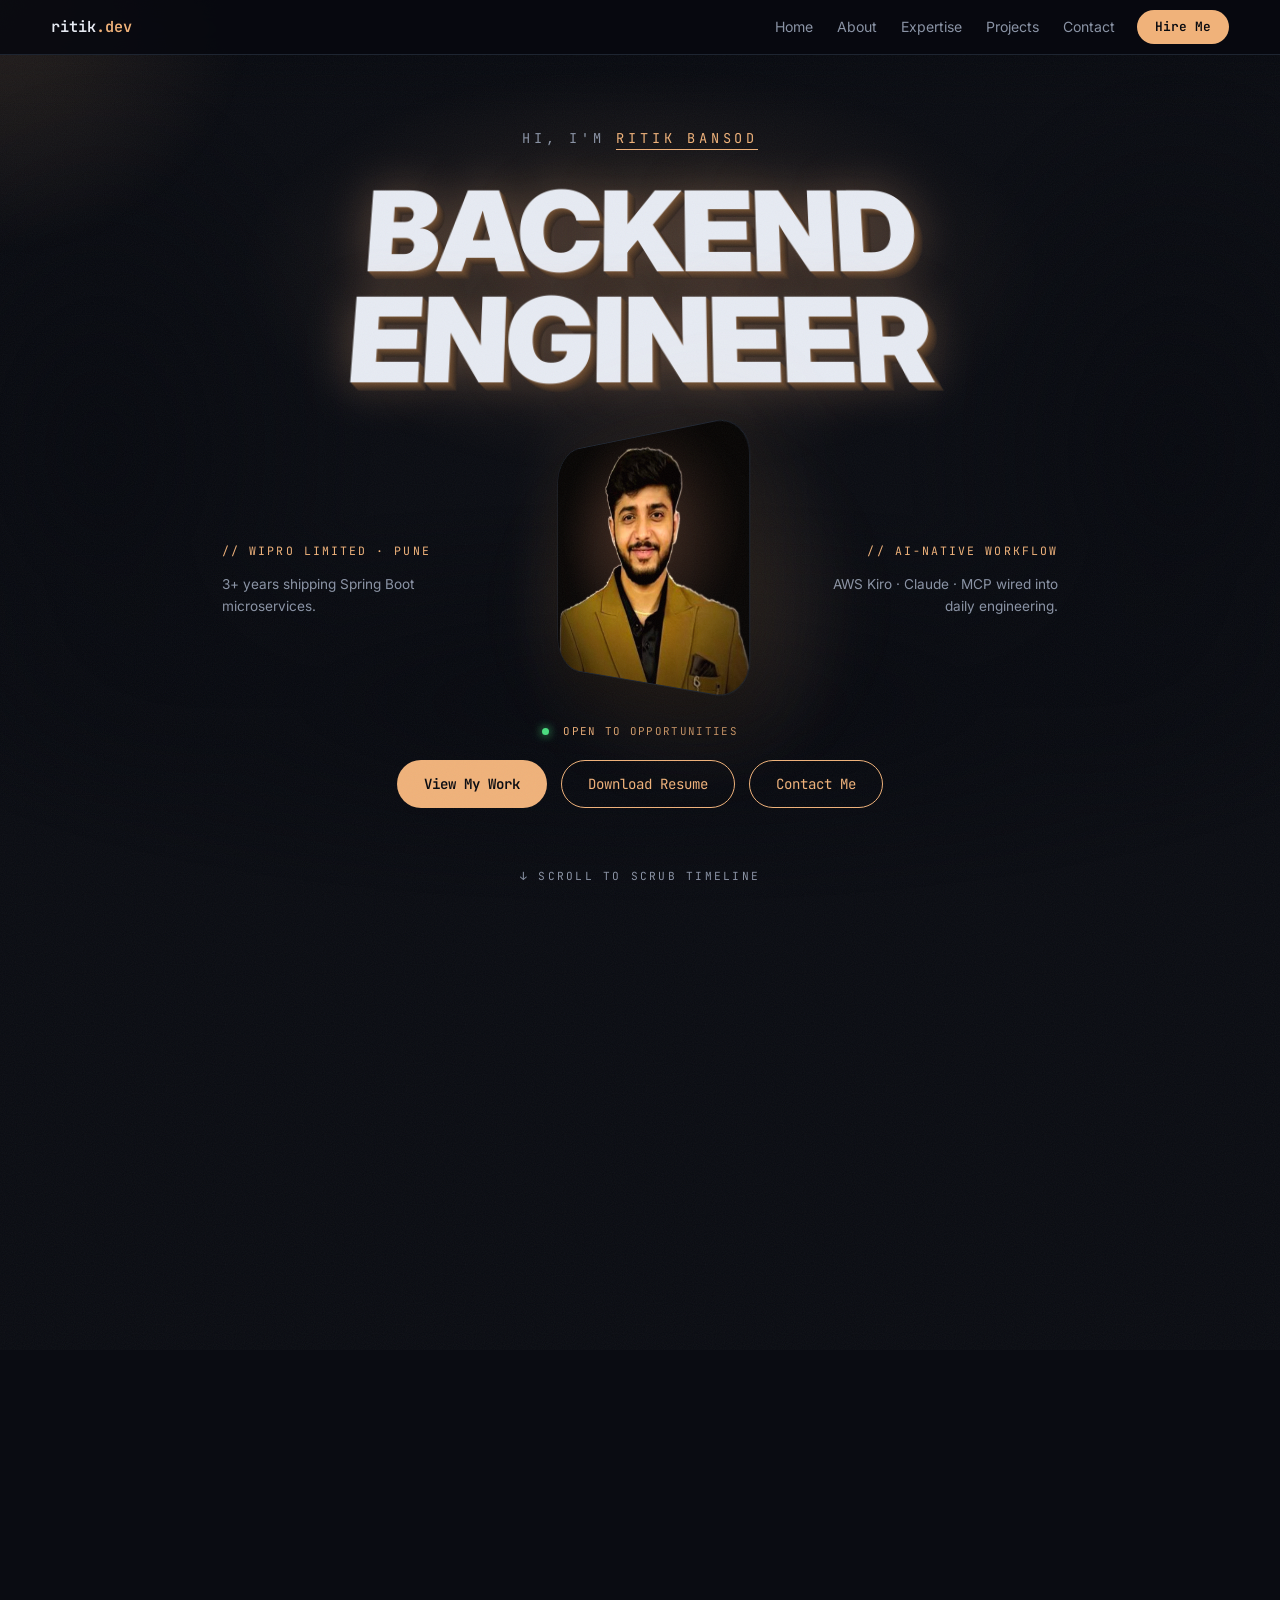
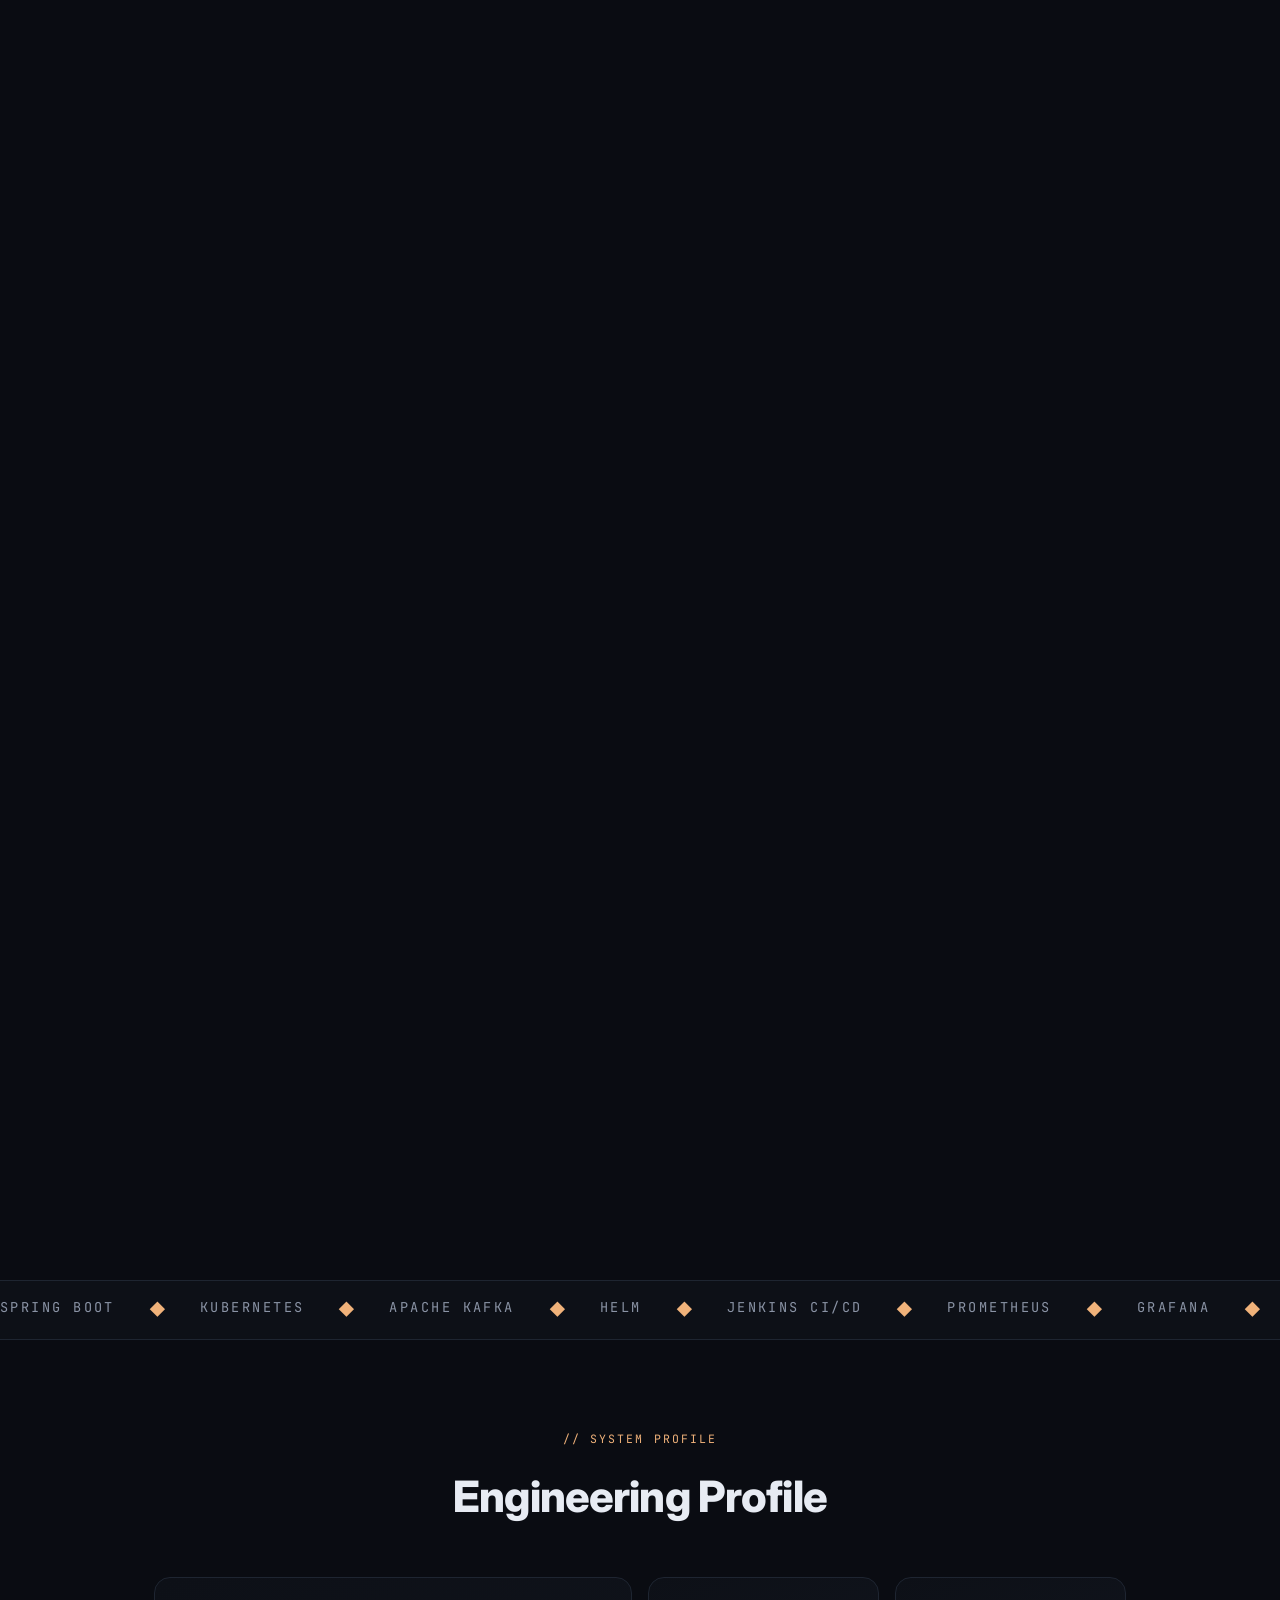
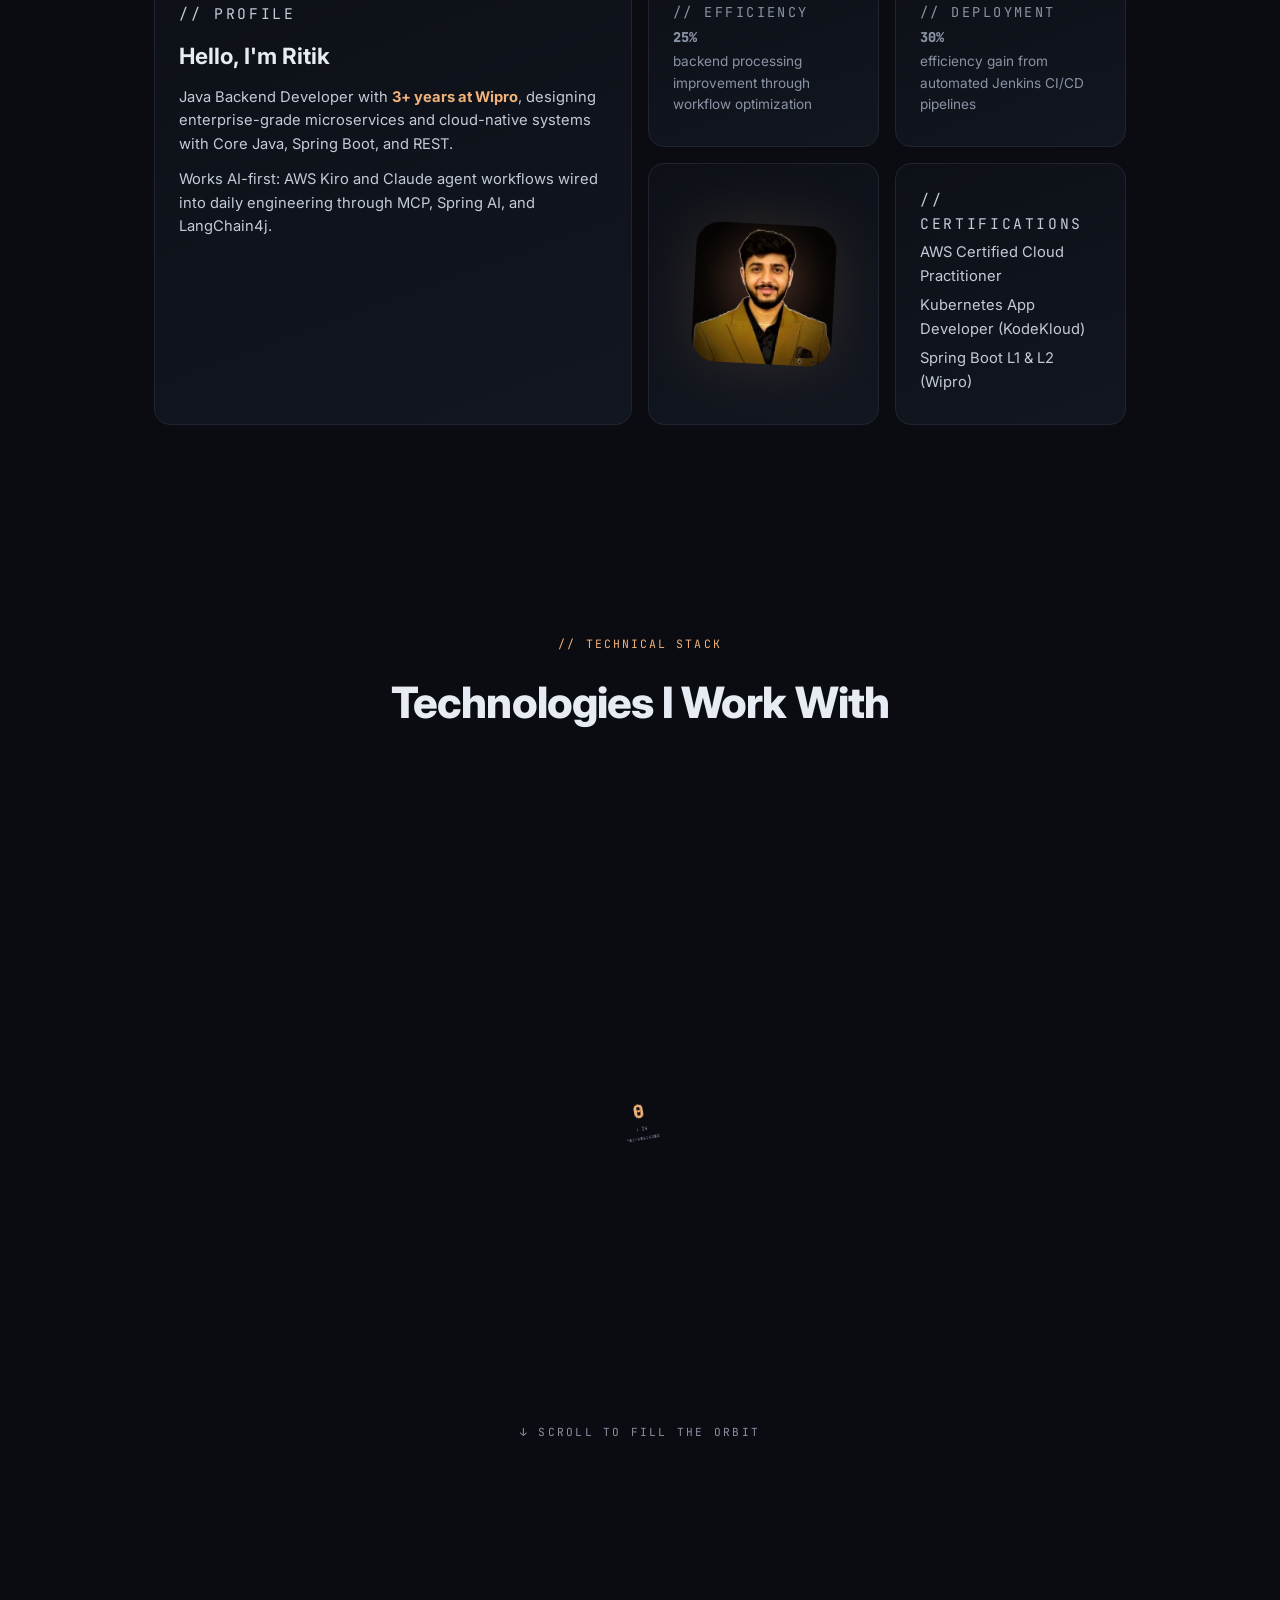
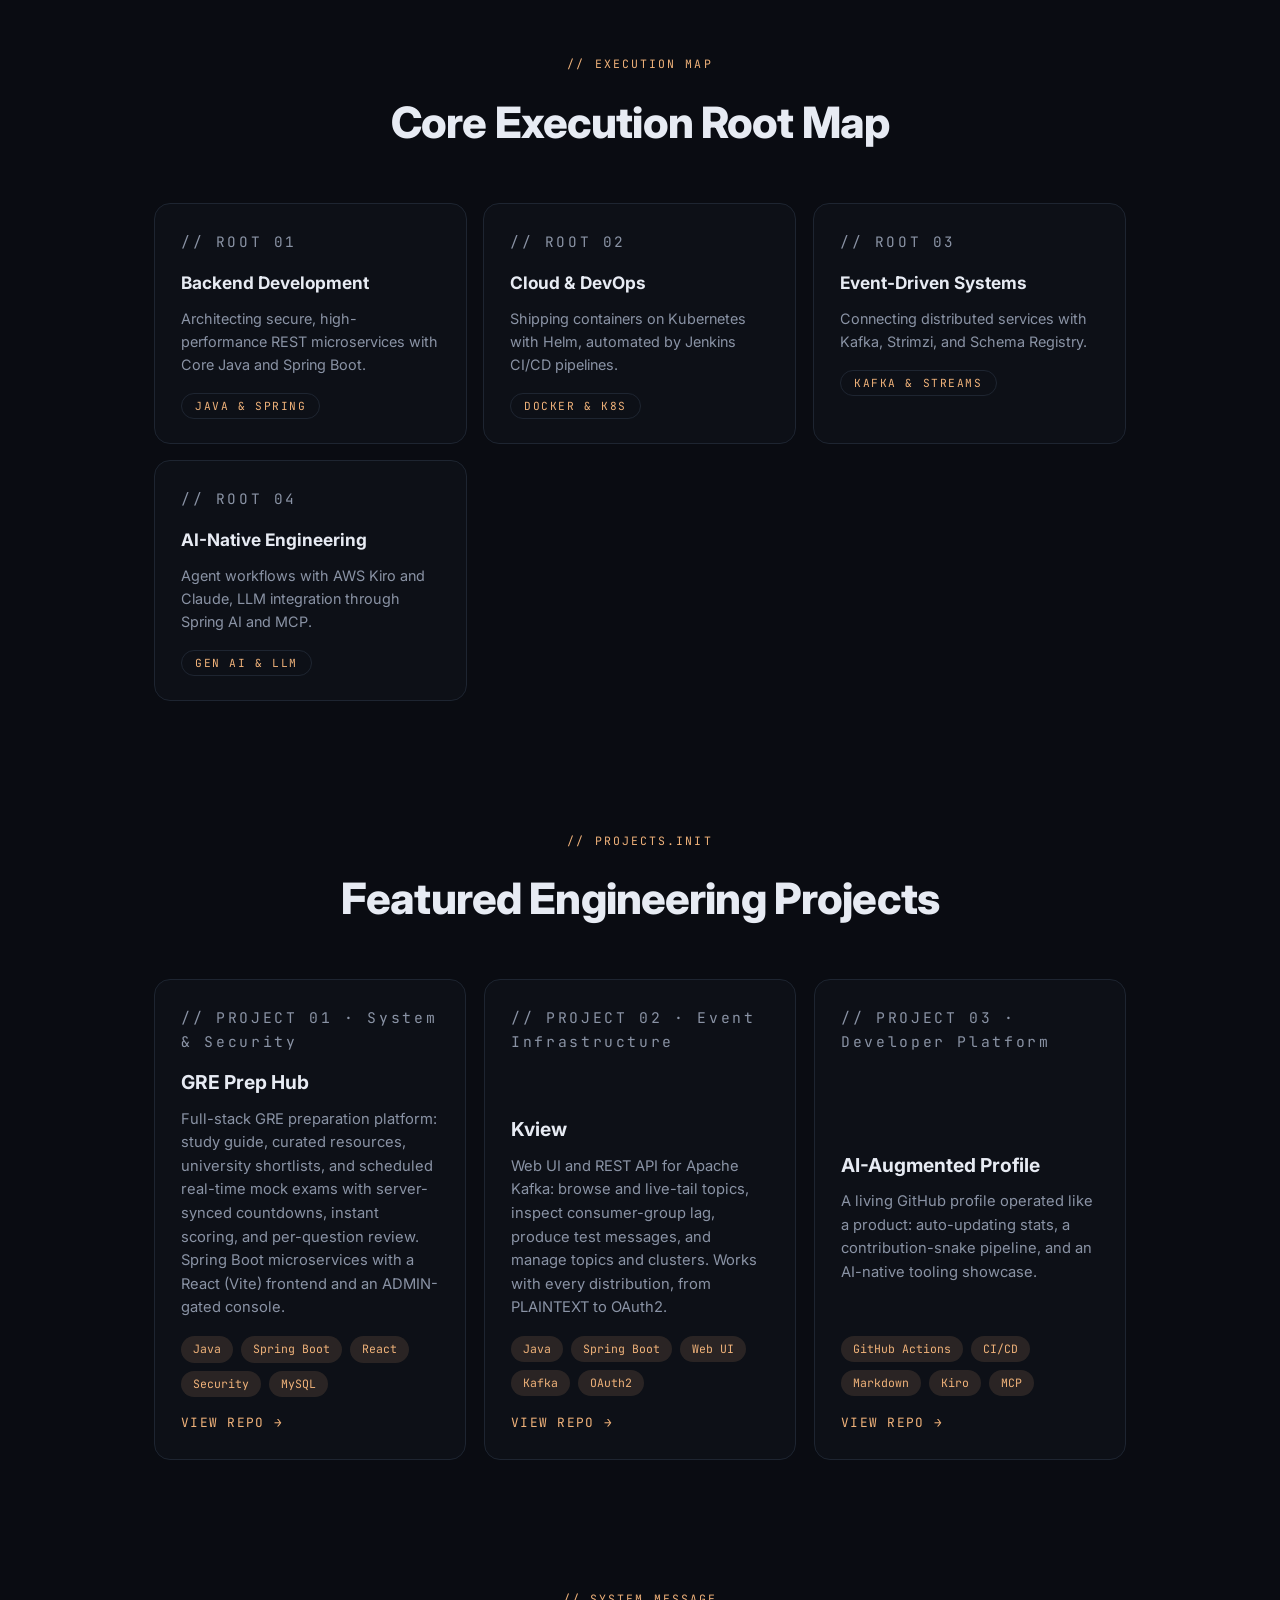
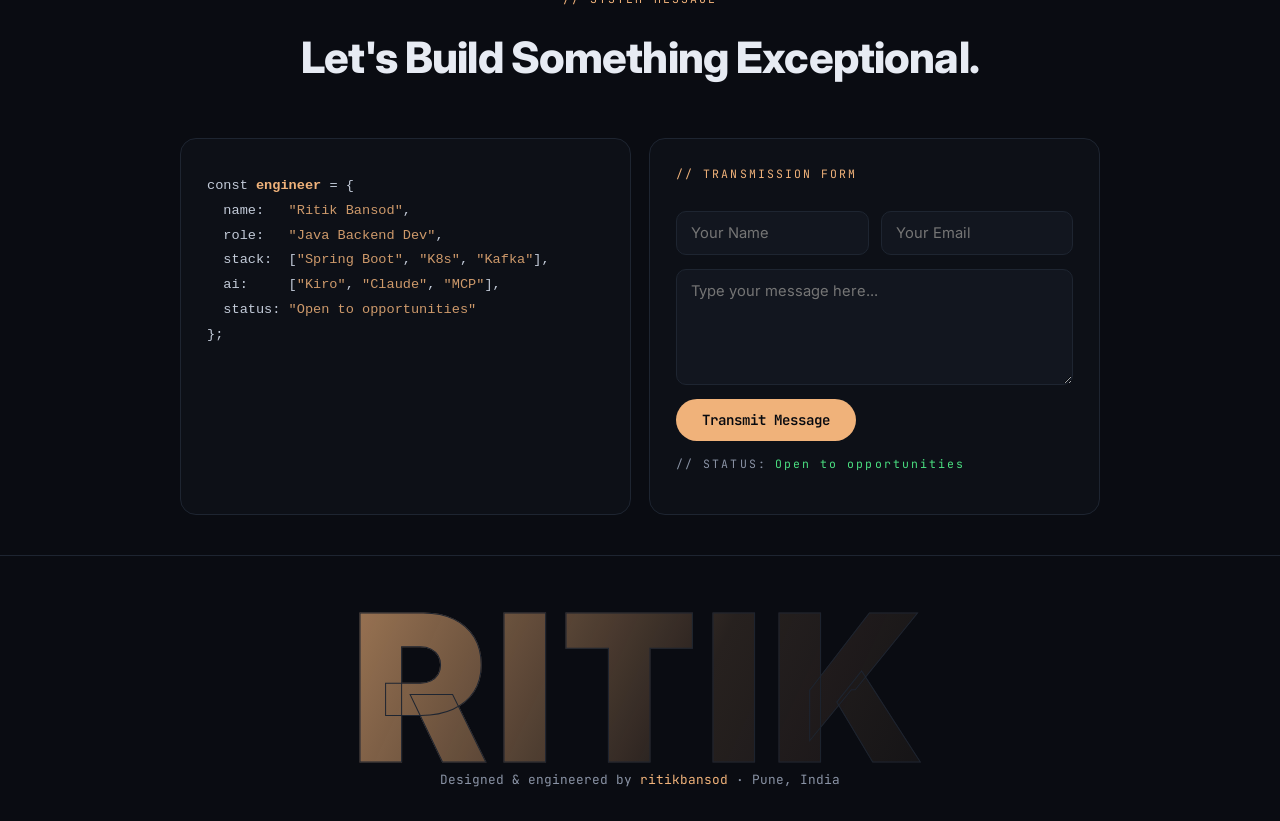
==== index.html @ 69d6922e "Skill orbit: scroll-filled circular constellation replacing the block wall" ====
<!DOCTYPE html>
<html lang="en">
<head>
  <meta charset="UTF-8">
  <meta name="viewport" content="width=device-width, initial-scale=1.0">
  <title>Ritik Bansod | Java Backend Developer</title>
  <meta name="description" content="Ritik Bansod, Java Backend Developer at Wipro. Spring Boot microservices, Kubernetes, Kafka, CI/CD, and AI-native engineering with AWS Kiro, Claude, and MCP.">
  <link rel="icon" type="image/png" href="assets/avatar.png">
  <meta property="og:title" content="Ritik Bansod | Java Backend Developer">
  <meta property="og:description" content="Spring Boot microservices, Kubernetes, Kafka, CI/CD, and AI-native engineering with AWS Kiro, Claude, and MCP.">
  <meta property="og:image" content="https://ritikbansod.github.io/assets/avatar.png">
  <meta property="og:url" content="https://ritikbansod.github.io/">
  <meta name="twitter:card" content="summary">
  <link rel="preconnect" href="https://fonts.googleapis.com">
  <link href="https://fonts.googleapis.com/css2?family=Inter:wght@400;500;600;700;800;900&family=JetBrains+Mono:wght@400;500;600&display=swap" rel="stylesheet">
  <link rel="stylesheet" href="style.css">
  <noscript><style>.reveal{opacity:1}#boot{display:none}</style></noscript>
</head>
<body>

  <!-- boot overlay -->
  <div id="boot" aria-hidden="true">
    <div class="boot-inner">
      <p class="boot-line">// INITIALIZING SYSTEM</p>
      <p class="boot-line">// LOADING MODULES <span id="boot-pct">0%</span></p>
      <div class="boot-bar"><div id="boot-fill"></div></div>
      <p class="boot-line dim">// SECURE CONNECTION ESTABLISHED</p>
      <p class="boot-skip">click to skip</p>
    </div>
  </div>

  <div id="cursor-glow" aria-hidden="true"></div>
  <div id="grain" aria-hidden="true"></div>

  <nav>
    <a class="logo" href="#home">ritik<span class="dot">.dev</span></a>
    <input type="checkbox" id="nav-toggle" aria-label="Toggle menu">
    <label for="nav-toggle" class="nav-burger" aria-hidden="true">&#9776;</label>
    <ul>
      <li><a href="#home">Home</a></li>
      <li><a href="#about">About</a></li>
      <li><a href="#expertise">Expertise</a></li>
      <li><a href="#projects">Projects</a></li>
      <li><a href="#contact">Contact</a></li>
    </ul>
    <a class="hire-pill" href="#contact">Hire Me</a>
  </nav>

  <!-- hero -->
  <header id="home">
   <div class="hero-pin">
    <div class="hero-fog" aria-hidden="true"></div>
    <p class="eyebrow">HI, I'M <span class="under">RITIK BANSOD</span></p>
    <div id="hero-word-wrap"><h1 id="hero-word"><span id="hero-word-inner" class="fill">BACKEND ENGINEER</span></h1></div>
    <div class="hero-row">
      <div class="hero-side left">
        <p class="mono-label">// WIPRO LIMITED · PUNE</p>
        <p class="side-text">3+ years shipping Spring Boot microservices.</p>
      </div>
      <div class="hero-avatar-wrap">
        <div class="hero-glow-ring" aria-hidden="true"></div>
        <img id="hero-avatar" src="assets/ritik-hero.png" alt="Ritik Bansod" class="hero-avatar">
        <p class="status"><span class="dot-live"></span> OPEN TO OPPORTUNITIES</p>
      </div>
      <div class="hero-side right">
        <p class="mono-label">// AI-NATIVE WORKFLOW</p>
        <p class="side-text">AWS Kiro · Claude · MCP wired into daily engineering.</p>
      </div>
    </div>
    <div class="hero-actions">
      <a class="btn solid" href="#projects">View My Work</a>
      <a class="btn" href="assets/Ritik-Bansod-Resume.pdf" download>Download Resume</a>
      <a class="btn" href="#contact">Contact Me</a>
    </div>
    <p class="scroll-hint" id="scroll-hint">&darr; SCROLL TO SCRUB TIMELINE</p>
   </div>
  </header>

  <!-- marquee ticker -->
  <div class="marquee" aria-hidden="true">
    <div class="marquee-track">
      <span>SPRING BOOT</span><i>◆</i><span>KUBERNETES</span><i>◆</i><span>APACHE KAFKA</span><i>◆</i><span>HELM</span><i>◆</i><span>JENKINS CI/CD</span><i>◆</i><span>PROMETHEUS</span><i>◆</i><span>GRAFANA</span><i>◆</i><span>Docker</span><i>◆</i><span>AWS KIRO</span><i>◆</i><span>CLAUDE</span><i>◆</i><span>MCP</span><i>◆</i><span>POSTGRESQL</span><i>◆</i><span>LINUX</span><i>◆</i>
      <span>SPRING BOOT</span><i>◆</i><span>KUBERNETES</span><i>◆</i><span>APACHE KAFKA</span><i>◆</i><span>HELM</span><i>◆</i><span>JENKINS CI/CD</span><i>◆</i><span>PROMETHEUS</span><i>◆</i><span>GRAFANA</span><i>◆</i><span>Docker</span><i>◆</i><span>AWS KIRO</span><i>◆</i><span>CLAUDE</span><i>◆</i><span>MCP</span><i>◆</i><span>POSTGRESQL</span><i>◆</i><span>LINUX</span><i>◆</i>
    </div>
  </div>

  <main>
    <!-- about: bento grid -->
    <section id="about">
      <p class="mono-label center">// SYSTEM PROFILE</p>
      <h2 class="big-title">Engineering Profile</h2>
      <div class="bento">
        <div class="bento-card bio reveal">
          <p class="mono-label">// PROFILE</p>
          <h3>Hello, I'm Ritik</h3>
          <p>Java Backend Developer with <b>3+ years at Wipro</b>, designing enterprise-grade microservices and cloud-native systems with Core Java, Spring Boot, and REST.</p>
          <p>Works AI-first: AWS Kiro and Claude agent workflows wired into daily engineering through MCP, Spring AI, and LangChain4j.</p>
        </div>
        <div class="bento-card metric reveal">
          <p class="mono-label">// EFFICIENCY</p>
          <p class="metric-num">25%</p>
          <p>backend processing improvement through workflow optimization</p>
        </div>
        <div class="bento-card metric reveal">
          <p class="mono-label">// DEPLOYMENT</p>
          <p class="metric-num">30%</p>
          <p>efficiency gain from automated Jenkins CI/CD pipelines</p>
        </div>
        <div class="bento-card avatar-tile reveal">
          <img src="assets/ritik-hero.png" alt="Ritik Bansod">
        </div>
        <div class="bento-card certs reveal">
          <p class="mono-label">// CERTIFICATIONS</p>
          <p>AWS Certified Cloud Practitioner</p>
          <p>Kubernetes App Developer (KodeKloud)</p>
          <p>Spring Boot L1 &amp; L2 (Wipro)</p>
        </div>
      </div>
    </section>

    <!-- tech stack: scroll-filled skill orbit -->
    <section id="stack">
      <div class="stack-pin">
        <p class="mono-label center">// TECHNICAL STACK</p>
        <h2 class="big-title">Technologies I Work With</h2>
        <div class="orbit-stage">
          <div class="orbit" id="orbit">
            <div class="orbit-center">
              <span id="orbit-count">0</span>
              <span class="orbit-of">/ 34</span>
              <span class="orbit-cap">TECHNOLOGIES</span>
            </div>
          </div>
        </div>
        <p class="scroll-hint" id="orbit-hint">&darr; SCROLL TO FILL THE ORBIT</p>
      </div>
    </section>

    <!-- expertise -->
    <section id="expertise">
      <p class="mono-label center">// EXECUTION MAP</p>
      <h2 class="big-title">Core Execution Root Map</h2>
      <div class="root-grid">
        <article class="root-card reveal tilt">
          <p class="mono-label">// ROOT 01</p>
          <h3>Backend Development</h3>
          <p>Architecting secure, high-performance REST microservices with Core Java and Spring Boot.</p>
          <span class="tagline-tag">JAVA &amp; SPRING</span>
        </article>
        <article class="root-card reveal tilt">
          <p class="mono-label">// ROOT 02</p>
          <h3>Cloud &amp; DevOps</h3>
          <p>Shipping containers on Kubernetes with Helm, automated by Jenkins CI/CD pipelines.</p>
          <span class="tagline-tag">DOCKER &amp; K8S</span>
        </article>
        <article class="root-card reveal tilt">
          <p class="mono-label">// ROOT 03</p>
          <h3>Event-Driven Systems</h3>
          <p>Connecting distributed services with Kafka, Strimzi, and Schema Registry.</p>
          <span class="tagline-tag">KAFKA &amp; STREAMS</span>
        </article>
        <article class="root-card reveal tilt">
          <p class="mono-label">// ROOT 04</p>
          <h3>AI-Native Engineering</h3>
          <p>Agent workflows with AWS Kiro and Claude, LLM integration through Spring AI and MCP.</p>
          <span class="tagline-tag">GEN AI &amp; LLM</span>
        </article>
      </div>
    </section>

    <!-- projects -->
    <section id="projects">
      <p class="mono-label center">// PROJECTS.INIT</p>
      <h2 class="big-title">Featured Engineering Projects</h2>
      <div class="projects-grid">
        <article class="project spotlight reveal tilt">
          <p class="mono-label">// PROJECT 01 · System &amp; Security</p>
          <h3>GRE Prep Hub</h3>
          <p>Full-stack GRE preparation platform: study guide, curated resources, university shortlists, and scheduled real-time mock exams with server-synced countdowns, instant scoring, and per-question review. Spring Boot microservices with a React (Vite) frontend and an ADMIN-gated console.</p>
          <ul class="tech"><li>Java</li><li>Spring Boot</li><li>React</li><li>Security</li><li>MySQL</li></ul>
          <a class="proj-link" href="https://github.com/ritikbansod/gre-exam-tracker" target="_blank" rel="noopener">VIEW REPO &rarr;</a>
        </article>
        <article class="project spotlight reveal tilt">
          <p class="mono-label">// PROJECT 02 · Event Infrastructure</p>
          <h3>Kview</h3>
          <p>Web UI and REST API for Apache Kafka: browse and live-tail topics, inspect consumer-group lag, produce test messages, and manage topics and clusters. Works with every distribution, from PLAINTEXT to OAuth2.</p>
          <ul class="tech"><li>Java</li><li>Spring Boot</li><li>Web UI</li><li>Kafka</li><li>OAuth2</li></ul>
          <a class="proj-link" href="https://github.com/ritikbansod/kview" target="_blank" rel="noopener">VIEW REPO &rarr;</a>
        </article>
        <article class="project spotlight reveal tilt">
          <p class="mono-label">// PROJECT 03 · Developer Platform</p>
          <h3>AI-Augmented Profile</h3>
          <p>A living GitHub profile operated like a product: auto-updating stats, a contribution-snake pipeline, and an AI-native tooling showcase.</p>
          <ul class="tech"><li>GitHub Actions</li><li>CI/CD</li><li>Markdown</li><li>Kiro</li><li>MCP</li></ul>
          <a class="proj-link" href="https://github.com/ritikbansod/ritikbansod" target="_blank" rel="noopener">VIEW REPO &rarr;</a>
        </article>
      </div>
    </section>

    <!-- contact -->
    <section id="contact">
      <p class="mono-label center">// SYSTEM MESSAGE</p>
      <h2 class="big-title">Let's Build Something Exceptional.</h2>
      <div class="contact-grid">
        <div class="code-block reveal">
<pre><code>const <b>engineer</b> = {
  name:   <span class="str">"Ritik Bansod"</span>,
  role:   <span class="str">"Java Backend Dev"</span>,
  stack:  [<span class="str">"Spring Boot"</span>, <span class="str">"K8s"</span>, <span class="str">"Kafka"</span>],
  ai:     [<span class="str">"Kiro"</span>, <span class="str">"Claude"</span>, <span class="str">"MCP"</span>],
  status: <span class="str">"Open to opportunities"</span>
};</code></pre>
        </div>
        <form class="transmission reveal" action="mailto:ritikbansod.work@gmail.com" method="post" enctype="text/plain">
          <p class="mono-label">// TRANSMISSION FORM</p>
          <div class="field-row">
            <input type="text" name="name" placeholder="Your Name" required>
            <input type="email" name="email" placeholder="Your Email" required>
          </div>
          <textarea name="message" rows="5" placeholder="Type your message here..." required></textarea>
          <button type="submit" class="btn solid">Transmit Message</button>
          <p class="mono-label dim">// STATUS: <span class="ok">Open to opportunities</span></p>
        </form>
      </div>
    </section>
  </main>

  <footer>
    <p class="watermark" aria-hidden="true">RITIK</p>
    <p class="footer-line">Designed &amp; engineered by <a href="https://github.com/ritikbansod" target="_blank" rel="noopener">ritikbansod</a> · Pune, India</p>
  </footer>

  <script src="script.js"></script>
</body>
</html>
---- style.css ----
/* ============================================================
   Ritik Bansod · portfolio
   Color-system edition: the theme shifts as you scroll
   (amber hero -> violet about -> cyan expertise ->
    emerald projects -> blue contact) on a neutral dark base.
   ============================================================ */

:root {
  /* neutral cool base, set per section by script.js */
  --accent: #F0B27A;
  --accent-soft: rgba(240, 178, 122, 0.13);
  --bg: #0A0C12;
  --bg-soft: #0D1017;
  --panel: #12161F;
  --border: #1E2531;
  --bone: #C3CBD9;
  --bone-dim: #8A93A5;
  --text: #E7EBF3;
  --mono: "JetBrains Mono", ui-monospace, monospace;
  --sans: "Inter", -apple-system, "Segoe UI", sans-serif;
}

* { margin: 0; padding: 0; box-sizing: border-box; }
html { scroll-behavior: smooth; }

body {
  background: var(--bg);
  color: var(--text);
  font-family: var(--sans);
  line-height: 1.6;
  overflow-x: hidden;
  transition: background 0.9s ease;
}

/* ---------- film grain ---------- */
#grain {
  position: fixed;
  inset: -50%;
  width: 200%;
  height: 200%;
  pointer-events: none;
  z-index: 40;
  opacity: 0.05;
  background-image: url("data:image/svg+xml,%3Csvg xmlns='http://www.w3.org/2000/svg' width='240' height='240'%3E%3Cfilter id='n'%3E%3CfeTurbulence type='fractalNoise' baseFrequency='0.9' numOctaves='2'/%3E%3C/filter%3E%3Crect width='100%25' height='100%25' filter='url(%23n)'/%3E%3C/svg%3E");
  animation: grain 7s steps(10) infinite;
}
@keyframes grain {
  0%, 100% { transform: translate(0, 0); }
  20% { transform: translate(-3%, 2%); }
  40% { transform: translate(2%, -3%); }
  60% { transform: translate(-2%, -2%); }
  80% { transform: translate(3%, 3%); }
}

/* ---------- cursor spotlight ---------- */
#cursor-glow {
  position: fixed;
  width: 560px;
  height: 560px;
  border-radius: 50%;
  pointer-events: none;
  z-index: 1;
  background: radial-gradient(circle, var(--accent-soft) 0%, transparent 65%);
  transform: translate(-50%, -50%);
  transition: opacity 0.3s, background 0.8s ease;
}

/* ---------- boot overlay ---------- */
#boot {
  position: fixed;
  inset: 0;
  background: var(--bg);
  z-index: 100;
  display: flex;
  align-items: center;
  justify-content: center;
  cursor: pointer;
  transition: opacity 0.5s ease, visibility 0.5s;
}
#boot.done { opacity: 0; visibility: hidden; }
.boot-inner { width: min(420px, 80vw); font-family: var(--mono); }
.boot-line { color: var(--accent); font-size: 0.8rem; letter-spacing: 0.08em; margin-bottom: 10px; transition: color 0.8s; }
.boot-line.dim { color: var(--bone-dim); margin-top: 14px; }
#boot-pct { color: var(--bone); float: right; }
.boot-bar {
  height: 3px;
  background: var(--border);
  border-radius: 2px;
  overflow: hidden;
  margin: 6px 0 4px;
}
#boot-fill {
  height: 100%;
  width: 0%;
  background: var(--accent);
  transition: width 0.15s linear, background 0.8s;
}
.boot-skip { color: var(--bone-dim); font-size: 0.68rem; text-align: center; margin-top: 26px; opacity: 0.6; }

/* ---------- nav ---------- */
nav {
  position: fixed;
  inset: 0 0 auto 0;
  display: flex;
  align-items: center;
  gap: 22px;
  padding: 10px 4vw;
  background: rgba(7, 9, 15, 0.88);
  backdrop-filter: blur(12px);
  border-bottom: 1px solid var(--border);
  z-index: 50;
  transition: background 0.9s ease, border-color 0.9s ease;
}
.logo {
  font-family: var(--mono);
  font-weight: 600;
  font-size: 0.95rem;
  color: var(--text);
  text-decoration: none;
  margin-right: auto;
}
.logo .dot { color: var(--accent); transition: color 0.8s; }
nav ul { display: flex; gap: 24px; list-style: none; }
nav ul a { color: var(--bone-dim); text-decoration: none; font-size: 0.88rem; transition: color 0.2s; }
nav ul a:hover { color: var(--accent); }
.hire-pill {
  font-family: var(--mono);
  font-size: 0.8rem;
  color: #07090F;
  background: var(--accent);
  border-radius: 999px;
  padding: 7px 18px;
  text-decoration: none;
  font-weight: 600;
  transition: transform 0.2s, box-shadow 0.2s, background 0.8s;
}
.hire-pill:hover { transform: translateY(-2px); box-shadow: 0 6px 24px var(--accent-soft); }
.nav-burger { display: none; color: var(--accent); font-size: 1.25rem; cursor: pointer; margin-left: auto; }
#nav-toggle { display: none; }

/* ---------- hero: scroll-scrubbed 3D photo environment ---------- */
header#home {
  height: 320vh;
  position: relative;
}
.hero-pin {
  position: sticky;
  top: 0;
  height: 100svh;
  display: flex;
  flex-direction: column;
  justify-content: center;
  align-items: center;
  text-align: center;
  padding: 110px 5vw 40px;
  overflow: hidden;
}
/* full environment around the photo: spotlight cone, floor fog, side fog */
.hero-pin::after {
  content: "";
  position: absolute;
  top: 0;
  left: 0;
  right: 0;
  height: 110px;
  background: linear-gradient(to bottom, rgba(7, 9, 15, 0.95), transparent);
  pointer-events: none;
  z-index: 4;
}
.hero-fog {
  position: absolute;
  inset: 0;
  pointer-events: none;
  background:
    radial-gradient(ellipse 46% 34% at 50% 30%, var(--accent-soft), transparent 68%),
    radial-gradient(ellipse 80% 30% at 50% 78%, rgba(7, 9, 15, 0.92), transparent 74%),
    radial-gradient(ellipse 30% 60% at 8% 50%, rgba(7, 9, 15, 0.85), transparent 70%),
    radial-gradient(ellipse 30% 60% at 92% 50%, rgba(7, 9, 15, 0.85), transparent 70%);
  transition: background 0.9s ease;
}
.hero-glow-ring {
  position: absolute;
  width: clamp(250px, min(30vw, 42vh), 380px);
  height: clamp(250px, min(30vw, 42vh), 380px);
  border-radius: 50%;
  background: radial-gradient(circle, var(--accent-soft), transparent 68%);
  filter: blur(26px);
  pointer-events: none;
  transition: background 0.9s ease;
}
.eyebrow {
  font-family: var(--mono);
  font-size: 0.85rem;
  letter-spacing: 0.28em;
  color: var(--bone-dim);
  margin-bottom: 22px;
  position: relative;
  z-index: 3;
}
.eyebrow .under {
  color: var(--accent);
  border-bottom: 1px solid var(--accent);
  padding-bottom: 2px;
  transition: color 0.8s, border-color 0.8s;
}
#hero-word-wrap {
  perspective: 800px;
  position: relative;
  z-index: 3;
}
#hero-word {
  font-size: clamp(2.8rem, min(10vw, 13vh), 7.6rem);
  font-weight: 900;
  line-height: 0.95;
  letter-spacing: -0.02em;
  text-transform: uppercase;
  min-height: 2.1em;
  display: flex;
  align-items: center;
  justify-content: center;
}
#hero-word-inner.fill {
  color: var(--text);
  text-shadow:
    1px 1px 0 #6b4a2e, 2px 2px 0 #63452c, 3px 3px 0 #5b402a,
    4px 4px 0 #533b28, 5px 5px 0 #4b3626, 6px 6px 0 #433124,
    7px 7px 0 #3b2c22, 8px 8px 0 #332720,
    0 0 46px rgba(232, 168, 124, 0.35);
  transition: opacity 0.25s, color 0.8s, text-shadow 0.45s ease;
}
#hero-word-inner.outline {
  color: transparent;
  -webkit-text-stroke: 1.5px var(--accent);
  text-shadow: 0 0 42px var(--accent-soft);
  transition: opacity 0.25s, -webkit-text-stroke-color 0.8s, text-shadow 0.45s ease;
}
#hero-word.swap-out { opacity: 0; transform: translateY(14px); }
.hero-row {
  display: grid;
  grid-template-columns: 1fr auto 1fr;
  gap: 40px;
  align-items: center;
  margin: 26px 0 34px;
  position: relative;
  z-index: 3;
}
.hero-avatar-wrap { text-align: center; position: relative; perspective: 1100px; }
.hero-avatar {
  width: clamp(190px, min(22vw, 32vh), 280px);
  aspect-ratio: 1 / 1;
  border-radius: 40px;
  border: 1px solid var(--border);
  box-shadow: 0 0 110px var(--accent-soft), 0 30px 70px rgba(0, 0, 0, 0.65);
  will-change: transform;
  position: relative;
  z-index: 2;
  transition: box-shadow 0.9s ease;
}
.status {
  font-family: var(--mono);
  font-size: 0.68rem;
  letter-spacing: 0.12em;
  color: var(--accent);
  margin-top: 16px;
  transition: color 0.8s;
}
.dot-live {
  display: inline-block;
  width: 7px;
  height: 7px;
  border-radius: 50%;
  background: #4ade80;
  margin-right: 6px;
  box-shadow: 0 0 10px #4ade80;
  animation: pulse 2s infinite;
}
@keyframes pulse { 50% { opacity: 0.4; } }
.hero-side { max-width: 250px; text-align: left; }
.hero-side.right { text-align: right; }
.hero-side.right .mono-label { justify-content: flex-end; }
.side-text { font-size: 0.85rem; color: var(--bone-dim); }
.hero-actions { display: flex; gap: 14px; flex-wrap: wrap; justify-content: center; position: relative; z-index: 3; }
.btn {
  font-family: var(--mono);
  font-size: 0.88rem;
  padding: 12px 26px;
  border: 1px solid var(--accent);
  border-radius: 999px;
  color: var(--accent);
  text-decoration: none;
  transition: transform 0.2s, background 0.2s, box-shadow 0.2s, color 0.8s, border-color 0.8s;
}
.btn:hover { transform: translateY(-2px); background: var(--accent-soft); }
.btn.solid {
  background: var(--accent);
  border-color: transparent;
  color: #07090F;
  font-weight: 600;
}
.btn.solid:hover { box-shadow: 0 8px 30px var(--accent-soft); }
.scroll-hint {
  position: absolute;
  bottom: 26px;
  left: 50%;
  transform: translateX(-50%);
  font-family: var(--mono);
  font-size: 0.7rem;
  letter-spacing: 0.2em;
  color: var(--bone-dim);
  z-index: 3;
}

/* ---------- marquee ---------- */
.marquee {
  border-top: 1px solid var(--border);
  border-bottom: 1px solid var(--border);
  overflow: hidden;
  padding: 16px 0;
  background: var(--bg-soft);
  transition: background 0.9s ease, border-color 0.9s ease;
}
.marquee-track {
  display: flex;
  gap: 34px;
  width: max-content;
  animation: scroll-x 30s linear infinite;
}
.marquee-track span {
  font-family: var(--mono);
  font-size: 0.85rem;
  letter-spacing: 0.18em;
  color: var(--bone-dim);
  white-space: nowrap;
}
.marquee-track i { color: var(--accent); font-style: normal; transition: color 0.8s; }
@keyframes scroll-x { to { transform: translateX(-50%); } }

/* ---------- sections ---------- */
main { max-width: 1100px; margin: 0 auto; padding: 0 5vw; }
section { padding: 90px 0 40px; }
.mono-label {
  font-family: var(--mono);
  font-size: 0.72rem;
  letter-spacing: 0.18em;
  color: var(--accent);
  margin-bottom: 14px;
  display: flex;
  gap: 8px;
  transition: color 0.8s;
}
.mono-label.center { justify-content: center; }
.mono-label.dim, .dim { color: var(--bone-dim); }
.big-title {
  font-size: clamp(1.7rem, 4.4vw, 2.7rem);
  font-weight: 800;
  letter-spacing: -0.02em;
  color: var(--text);
  text-align: center;
  margin-bottom: 46px;
}
.stack-sub { text-align: center; }

/* ---------- bento about ---------- */
.bento {
  display: grid;
  grid-template-columns: repeat(4, 1fr);
  grid-auto-rows: minmax(120px, auto);
  gap: 16px;
}
.bento-card {
  background: linear-gradient(160deg, var(--bg-soft), var(--panel));
  border: 1px solid var(--border);
  border-radius: 16px;
  padding: 24px;
  transition: transform 0.25s, border-color 0.4s, background 0.9s;
}
.bento-card:hover { transform: translateY(-4px); border-color: var(--accent); }
.bento-card p { font-size: 0.92rem; color: var(--bone); margin-bottom: 6px; }
.bento-card b { color: var(--accent); transition: color 0.8s; }
.bio { grid-column: span 2; grid-row: span 2; }
.bio h3 { font-size: 1.4rem; color: var(--text); margin-bottom: 12px; }
.bio p { margin-bottom: 12px; }
.metric { display: flex; flex-direction: column; justify-content: center; }
.metric-num {
  font-size: 2.6rem;
  font-weight: 900;
  font-family: var(--mono);
  color: var(--accent);
  line-height: 1.1;
  transition: color 0.8s;
}
.metric p { color: var(--bone-dim); font-size: 0.85rem; }
.avatar-tile { display: flex; align-items: center; justify-content: center; padding: 14px; }
.avatar-tile img {
  width: 100%;
  max-width: 140px;
  border-radius: 24px;
  transform: rotate(3deg);
  box-shadow: 0 0 60px var(--accent-soft);
}


/* ---------- scroll-filled skill orbit ---------- */
#stack { height: 300vh; position: relative; }
.stack-pin {
  position: sticky;
  top: 0;
  height: 100svh;
  display: flex;
  flex-direction: column;
  justify-content: center;
  align-items: center;
  overflow: hidden;
  padding-top: 80px;
}
.orbit-stage {
  position: relative;
  width: min(92vw, 760px);
  height: min(92vw, 760px);
  display: flex;
  align-items: center;
  justify-content: center;
}
.orbit {
  position: relative;
  width: 100%;
  height: 100%;
  transform-style: preserve-3d;
  will-change: transform;
}
.orb-skill {
  position: absolute;
  left: 50%;
  top: 50%;
  width: 66px;
  padding: 10px 4px 8px;
  border-radius: 12px;
  background: linear-gradient(160deg, var(--panel), var(--bg-soft));
  border: 1px solid var(--border);
  display: flex;
  flex-direction: column;
  align-items: center;
  gap: 6px;
  opacity: 0;
  transform: translate(-50%, -50%) scale(0.2);
  transition: opacity 0.35s ease, border-color 0.25s;
  will-change: transform, opacity;
}
.orb-skill.on { opacity: 1; }
.orb-skill:hover { border-color: var(--accent); }
.orb-skill img { width: 36px; height: 36px; border-radius: 8px; }
.orb-skill .abbr {
  font-family: var(--mono);
  font-size: 0.6rem;
  font-weight: 600;
  color: var(--accent);
}
.orb-skill .oname {
  font-family: var(--mono);
  font-size: 0.52rem;
  color: var(--bone-dim);
  text-align: center;
  line-height: 1.2;
}
.orbit-center {
  position: absolute;
  left: 50%;
  top: 50%;
  transform: translate(-50%, -50%);
  text-align: center;
  font-family: var(--mono);
  z-index: 2;
}
#orbit-count {
  display: block;
  font-size: clamp(2rem, 6vw, 3.2rem);
  font-weight: 900;
  color: var(--accent);
  transition: color 0.8s;
}
.orbit-of { display: block; color: var(--bone-dim); font-size: 0.8rem; }
.orbit-cap { display: block; margin-top: 8px; font-size: 0.62rem; letter-spacing: 0.2em; color: var(--bone-dim); }
.orbit-hint {
  position: absolute;
  bottom: 18px;
  left: 50%;
  transform: translateX(-50%);
  font-family: var(--mono);
  font-size: 0.66rem;
  letter-spacing: 0.18em;
  color: var(--bone-dim);
}

/* ---------- expertise ---------- *//* ---------- expertise ---------- */
.root-grid {
  display: grid;
  grid-template-columns: repeat(auto-fit, minmax(240px, 1fr));
  gap: 16px;
}
.root-card {
  background: var(--bg-soft);
  border: 1px solid var(--border);
  border-radius: 16px;
  padding: 26px;
  position: relative;
  overflow: hidden;
  transition: transform 0.25s, border-color 0.4s;
}
.root-card::before {
  content: "";
  position: absolute;
  inset: 0;
  background: radial-gradient(400px circle at var(--mx, 50%) var(--my, 50%), var(--accent-soft), transparent 45%);
  opacity: 0;
  transition: opacity 0.3s;
}
.root-card:hover { transform: translateY(-4px); border-color: var(--accent); }
.root-card:hover::before { opacity: 1; }
.root-card h3 { font-size: 1.08rem; color: var(--text); margin: 6px 0 10px; }
.root-card p { font-size: 0.9rem; color: var(--bone-dim); margin-bottom: 16px; }
.tagline-tag {
  font-family: var(--mono);
  font-size: 0.7rem;
  letter-spacing: 0.14em;
  color: var(--accent);
  border: 1px solid var(--border);
  border-radius: 999px;
  padding: 5px 13px;
  transition: color 0.8s;
}

/* ---------- projects ---------- */
.projects-grid {
  display: grid;
  grid-template-columns: repeat(auto-fit, minmax(290px, 1fr));
  gap: 18px;
}
.project {
  display: flex;
  flex-direction: column;
  background: var(--bg-soft);
  border: 1px solid var(--border);
  border-radius: 16px;
  padding: 26px;
  position: relative;
  transition: transform 0.25s;
}
.project:hover { transform: translateY(-5px); }
.project h3 { font-size: 1.2rem; color: var(--text); margin-bottom: 10px; }
.project > p { font-size: 0.92rem; color: var(--bone-dim); flex: 1; }
.project-top {
  display: flex;
  justify-content: space-between;
  align-items: center;
  gap: 10px;
  margin-bottom: 4px;
}
.proj-tag {
  font-family: var(--mono);
  font-size: 0.66rem;
  color: var(--accent);
  letter-spacing: 0.12em;
}
ul.tech { display: flex; flex-wrap: wrap; gap: 8px; list-style: none; margin: 16px 0; }
ul.tech li {
  font-family: var(--mono);
  font-size: 0.72rem;
  color: var(--accent);
  background: var(--accent-soft);
  border-radius: 999px;
  padding: 4px 12px;
  transition: color 0.8s, background 0.8s;
}
.proj-link {
  font-family: var(--mono);
  font-size: 0.8rem;
  letter-spacing: 0.1em;
  color: var(--accent);
  text-decoration: none;
}
.proj-link:hover { text-decoration: underline; }

/* ---------- contact ---------- */
.contact-grid {
  display: grid;
  grid-template-columns: 1fr 1fr;
  gap: 18px;
  max-width: 920px;
  margin: 0 auto;
}
.code-block, .transmission {
  background: var(--bg-soft);
  border: 1px solid var(--border);
  border-radius: 16px;
  padding: 26px;
}
.code-block pre {
  font-family: var(--mono);
  font-size: 0.85rem;
  line-height: 1.75;
  color: var(--bone);
  overflow-x: auto;
  margin: 8px 0 20px;
}
.code-block b { color: var(--accent); }
.code-block .str { color: var(--accent); opacity: 0.85; }
.transmission { display: flex; flex-direction: column; gap: 14px; }
.field-row { display: grid; grid-template-columns: 1fr 1fr; gap: 12px; }
input, textarea {
  width: 100%;
  background: var(--panel);
  border: 1px solid var(--border);
  border-radius: 10px;
  color: var(--text);
  font-family: var(--sans);
  font-size: 0.92rem;
  padding: 12px 14px;
  resize: vertical;
}
input:focus, textarea:focus { outline: none; border-color: var(--accent); }
.transmission .btn { align-self: flex-start; border: none; cursor: pointer; }
.ok { color: #4ade80; }

/* ---------- footer ---------- */
footer {
  border-top: 1px solid var(--border);
  padding: 40px 5vw 30px;
  text-align: center;
  overflow: hidden;
}
.watermark {
  font-size: clamp(4rem, 16vw, 13rem);
  font-weight: 900;
  letter-spacing: 0.04em;
  line-height: 0.9;
  text-align: center;
  background: linear-gradient(115deg, var(--accent) 0%, var(--accent-soft) 55%, transparent 90%);
  -webkit-background-clip: text;
  background-clip: text;
  color: transparent;
  -webkit-text-stroke: 1px var(--border);
  user-select: none;
}
.footer-line {
  font-family: var(--mono);
  font-size: 0.8rem;
  color: var(--bone-dim);
  margin-top: -10px;
}
.footer-line a { color: var(--accent); text-decoration: none; }
.footer-line a:hover { text-decoration: underline; }

/* ---------- reveal ---------- */
.reveal { opacity: 0; }
.reveal.visible {
  opacity: 1;
  animation: blockIn 0.7s cubic-bezier(0.22, 0.61, 0.36, 1) backwards;
}
@keyframes blockIn {
  from { opacity: 0; transform: perspective(900px) rotateX(12deg) translateY(28px); }
  to { opacity: 1; transform: perspective(900px) rotateX(0deg) translateY(0); }
}

/* ---------- moving cards: float + 3D tilt ---------- */
.id-card img { animation: floating 5.5s ease-in-out infinite; }
@keyframes floating {
  0%, 100% { transform: translateY(0) rotate(-2deg); }
  50% { transform: translateY(-12px) rotate(2deg); }
}
.tilt {
  transform-style: preserve-3d;
  transition: transform 0.12s ease-out, border-color 0.4s;
  will-change: transform;
}
.tilt:hover { border-color: var(--accent); }

/* ---------- mobile ---------- */
@media (max-width: 760px) {
  .nav-burger { display: block; }
  nav ul {
    position: absolute;
    top: 100%;
    right: 0;
    left: 0;
    flex-direction: column;
    gap: 0;
    background: var(--bg-soft);
    border-bottom: 1px solid var(--border);
    display: none;
  }
  nav ul li { border-top: 1px solid var(--border); }
  nav ul a { display: block; padding: 13px 5vw; }
  #nav-toggle:checked ~ ul { display: flex; }
  /* compact hero: content must fit the pinned screen, never spill under the nav */
  .hero-pin {
    justify-content: flex-start;
    padding-top: 78px;
  }
  .hero-row { grid-template-columns: 1fr; gap: 12px; margin: 12px 0 16px; }
  .hero-side { display: none; }
  #hero-word { font-size: clamp(1.35rem, 6vw, 1.9rem); min-height: 0; }
  #hero-word-wrap { transform: none !important; }
  .hero-avatar {
    width: min(150px, 42vw);
    border-radius: 20px;
  }
  .hero-glow-ring { width: 190px; height: 190px; }
  .hero-actions { margin-bottom: 6px; gap: 10px; }
  .btn { font-size: 0.78rem; padding: 10px 20px; }
  .bento { grid-template-columns: 1fr 1fr; }
  .bio { grid-column: 1 / -1; }
  .contact-grid { grid-template-columns: 1fr; }
}

/* ---------- accessibility: reduced motion ---------- */
@media (prefers-reduced-motion: reduce) {
  #grain, .marquee-track, .id-card img, .dot-live { animation: none !important; }
  .reveal { opacity: 1; }
  .reveal.visible { animation: none; }
  html { scroll-behavior: auto; }
}

/* ---------- continuous 3D rotation ---------- */
#hero-word {
  transform-style: preserve-3d;
  animation: heroWord3d 9s ease-in-out infinite;
}
@keyframes heroWord3d {
  0%, 100% { transform: rotateY(-14deg) rotateX(7deg); }
  50% { transform: rotateY(14deg) rotateX(-5deg); }
}
footer { perspective: 1200px; }
.watermark {
  transform-style: preserve-3d;
  animation: watermarkSpin3d 16s linear infinite;
}
@keyframes watermarkSpin3d {
  from { transform: rotateY(0deg) rotateX(6deg); }
  to { transform: rotateY(360deg) rotateX(6deg); }
}
.logo {
  display: inline-block;
  transform-style: preserve-3d;
  animation: logoSway3d 7s ease-in-out infinite;
}
@keyframes logoSway3d {
  0%, 100% { transform: rotateY(-16deg) rotateX(6deg); }
  50% { transform: rotateY(16deg) rotateX(-4deg); }
}
nav { perspective: 800px; }
.big-title {
  transform-style: preserve-3d;
  animation: titleSway3d 11s ease-in-out infinite;
}
@keyframes titleSway3d {
  0%, 100% { transform: rotateY(-7deg) rotateX(4deg); }
  50% { transform: rotateY(7deg) rotateX(-3deg); }
}

/* ---------- reduced motion: stop the continuous spins ---------- */
@media (prefers-reduced-motion: reduce) {
  #hero-word, .watermark, .logo, .big-title { animation: none !important; }
}

/* ---------- laptop / short screens: compact desktop hero ---------- */
@media (min-width: 761px) and (max-height: 900px) {
  .hero-pin { padding-top: 84px; }
  .eyebrow { margin-bottom: 12px; }
  .hero-row { margin: 12px 0 20px; gap: 28px; }
  .hero-actions { margin-bottom: 8px; }
  .scroll-hint { bottom: 14px; }
}

/* ---------- reduced motion: orbit fully filled, no scroll scene ---------- */
@media (prefers-reduced-motion: reduce) {
  #stack { height: auto; }
  .stack-pin { position: static; height: auto; padding-bottom: 40px; }
  .orb-skill { opacity: 1; }
}
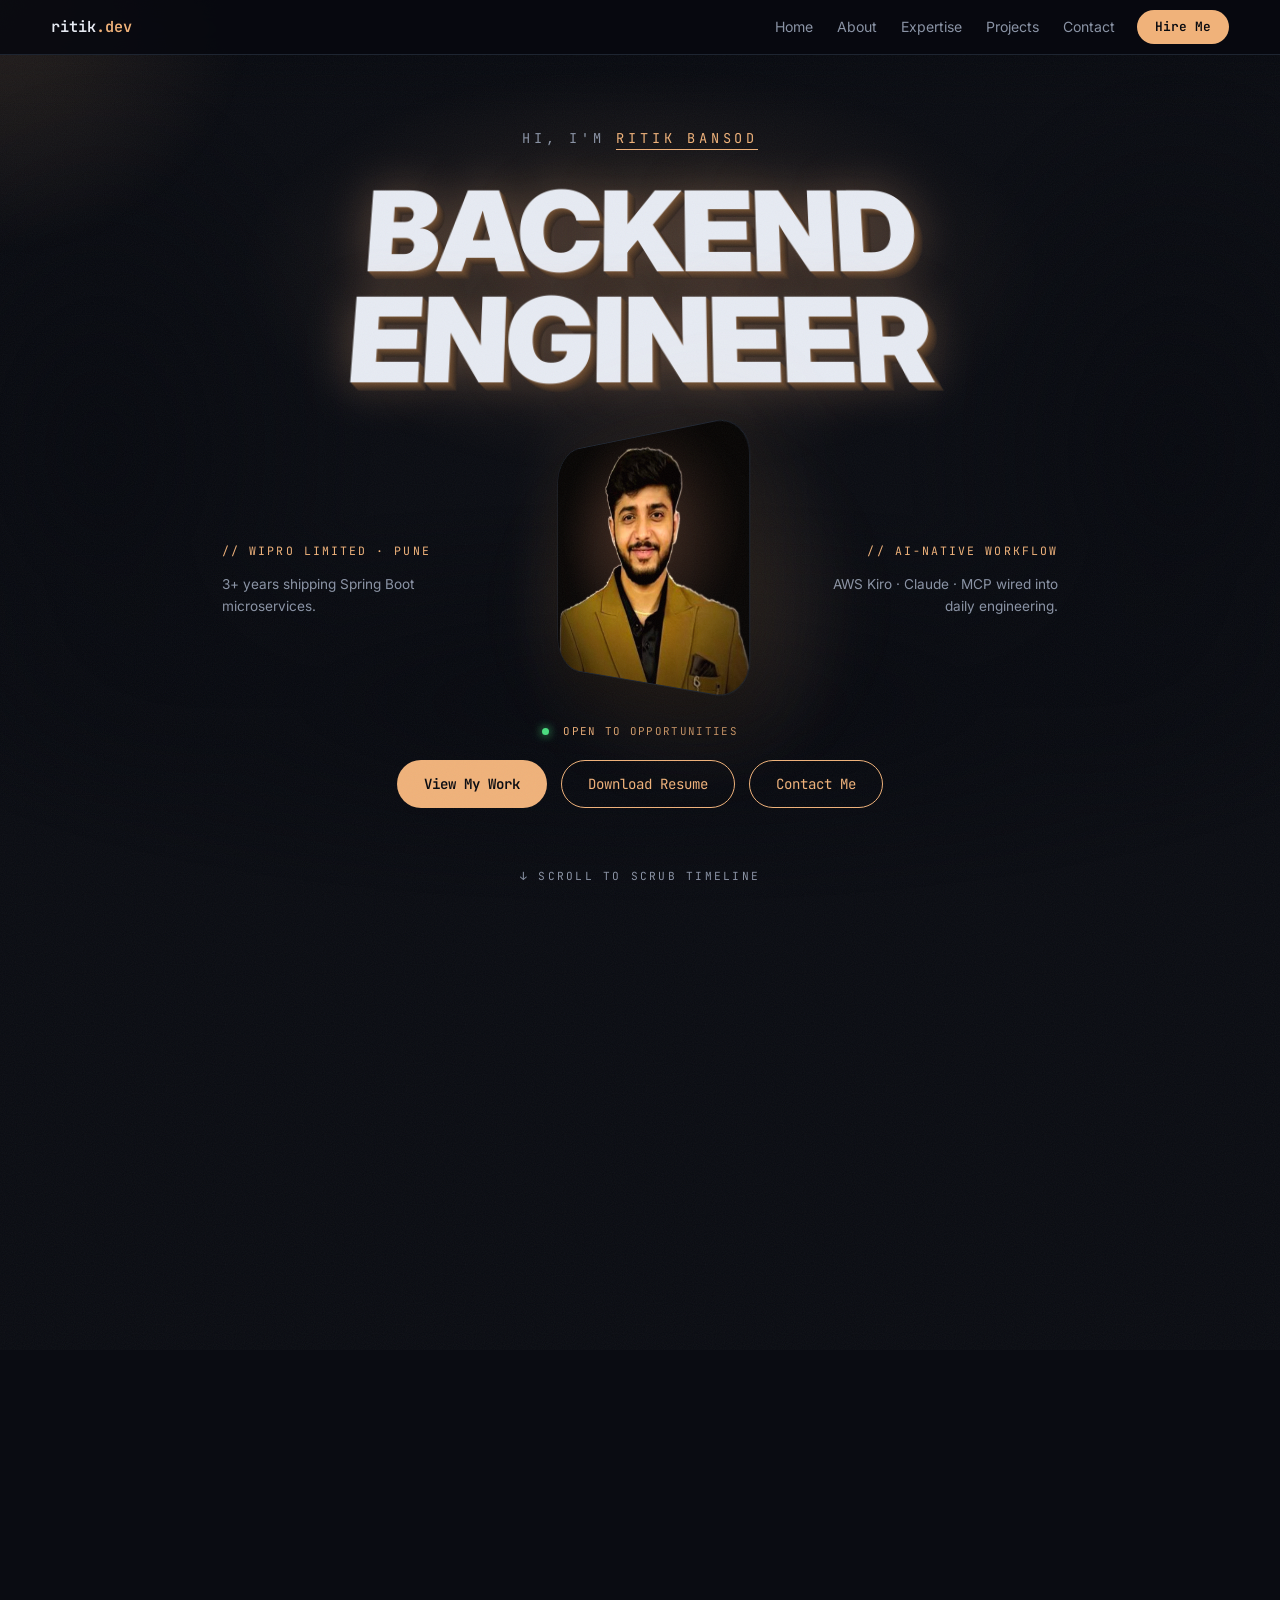
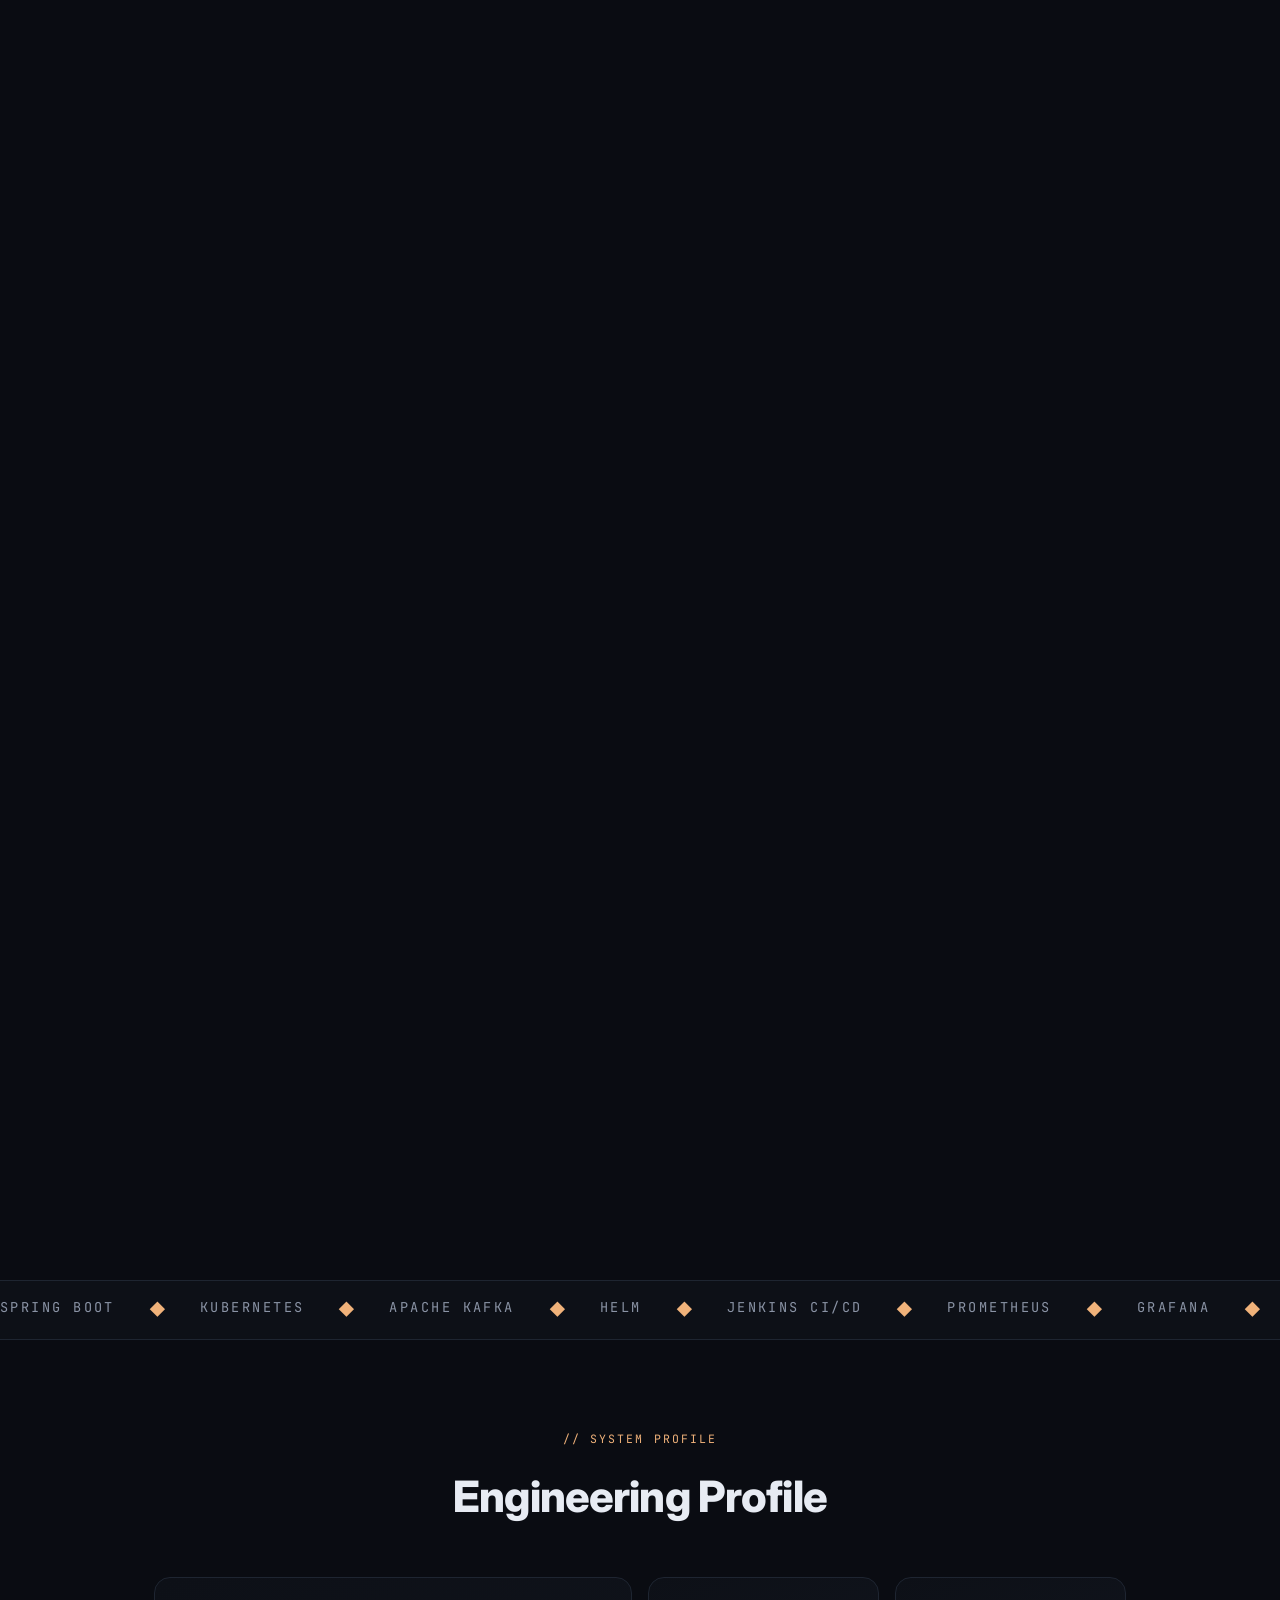
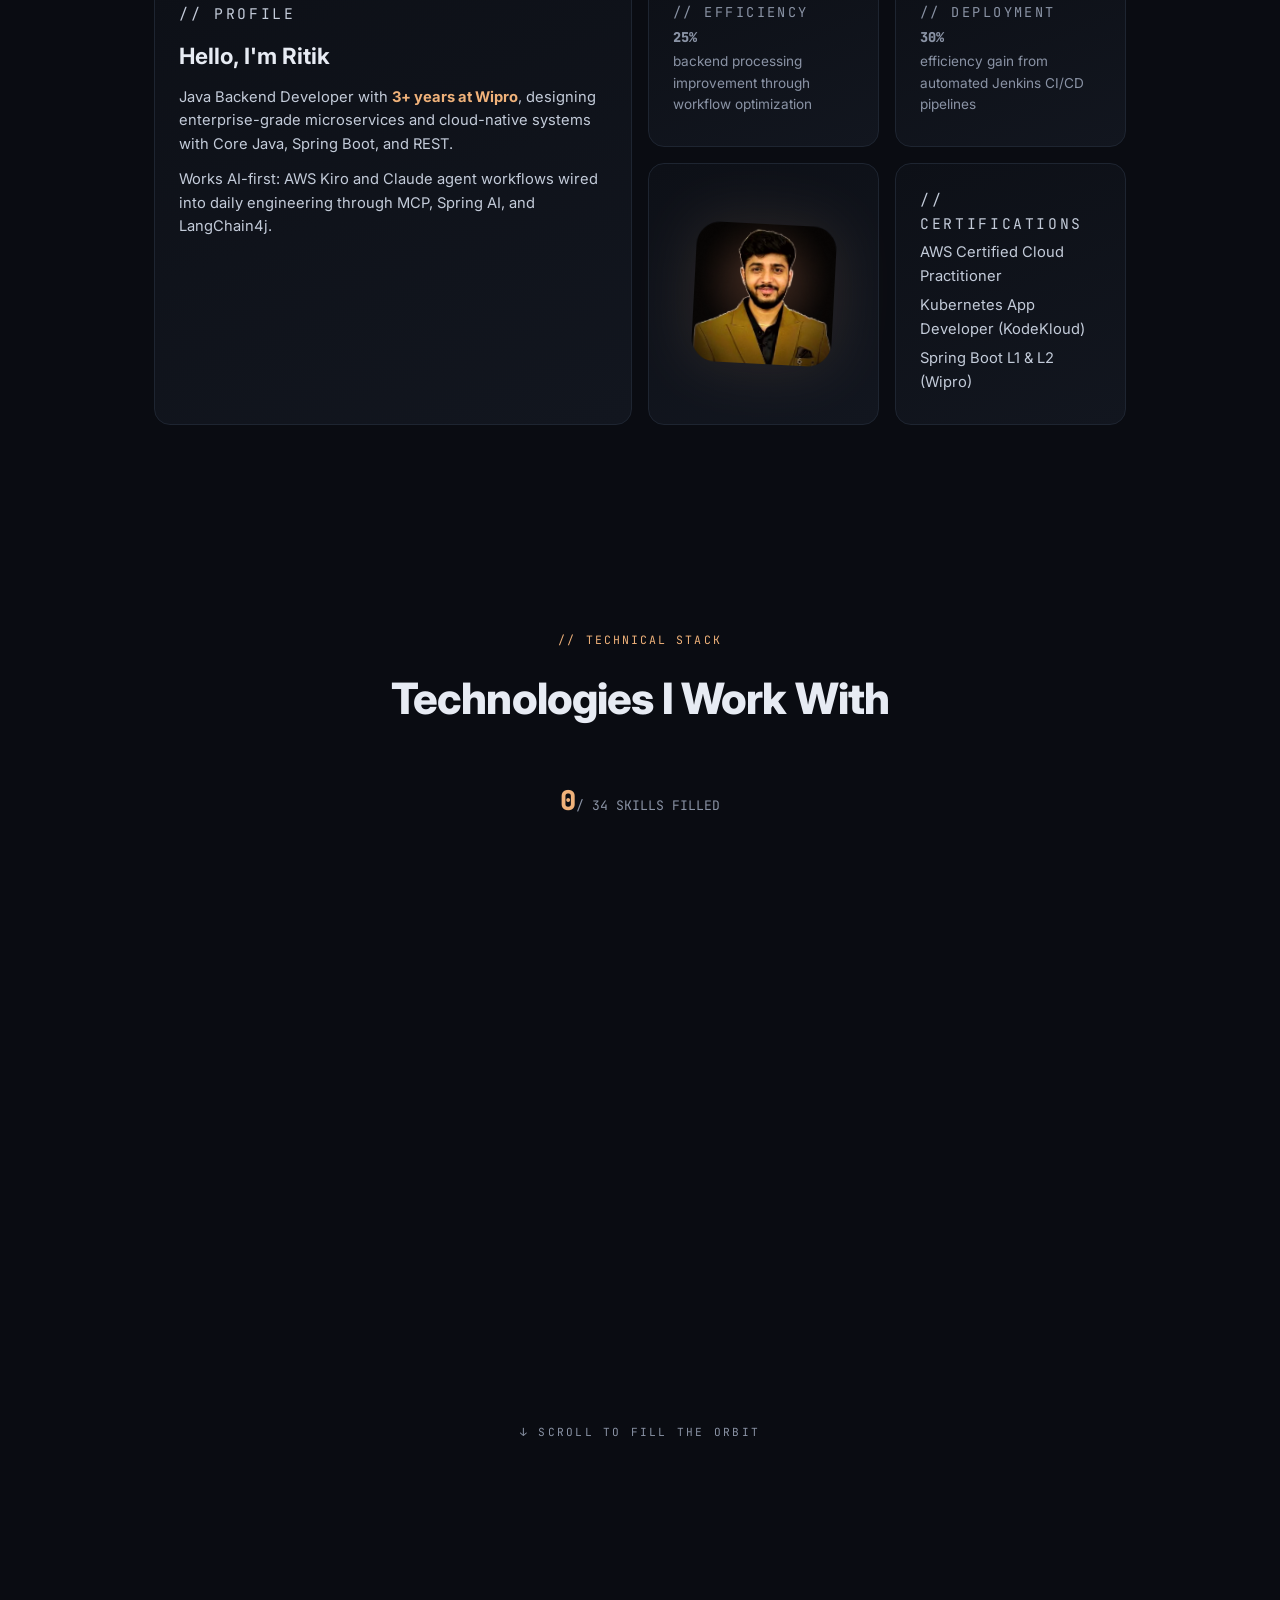
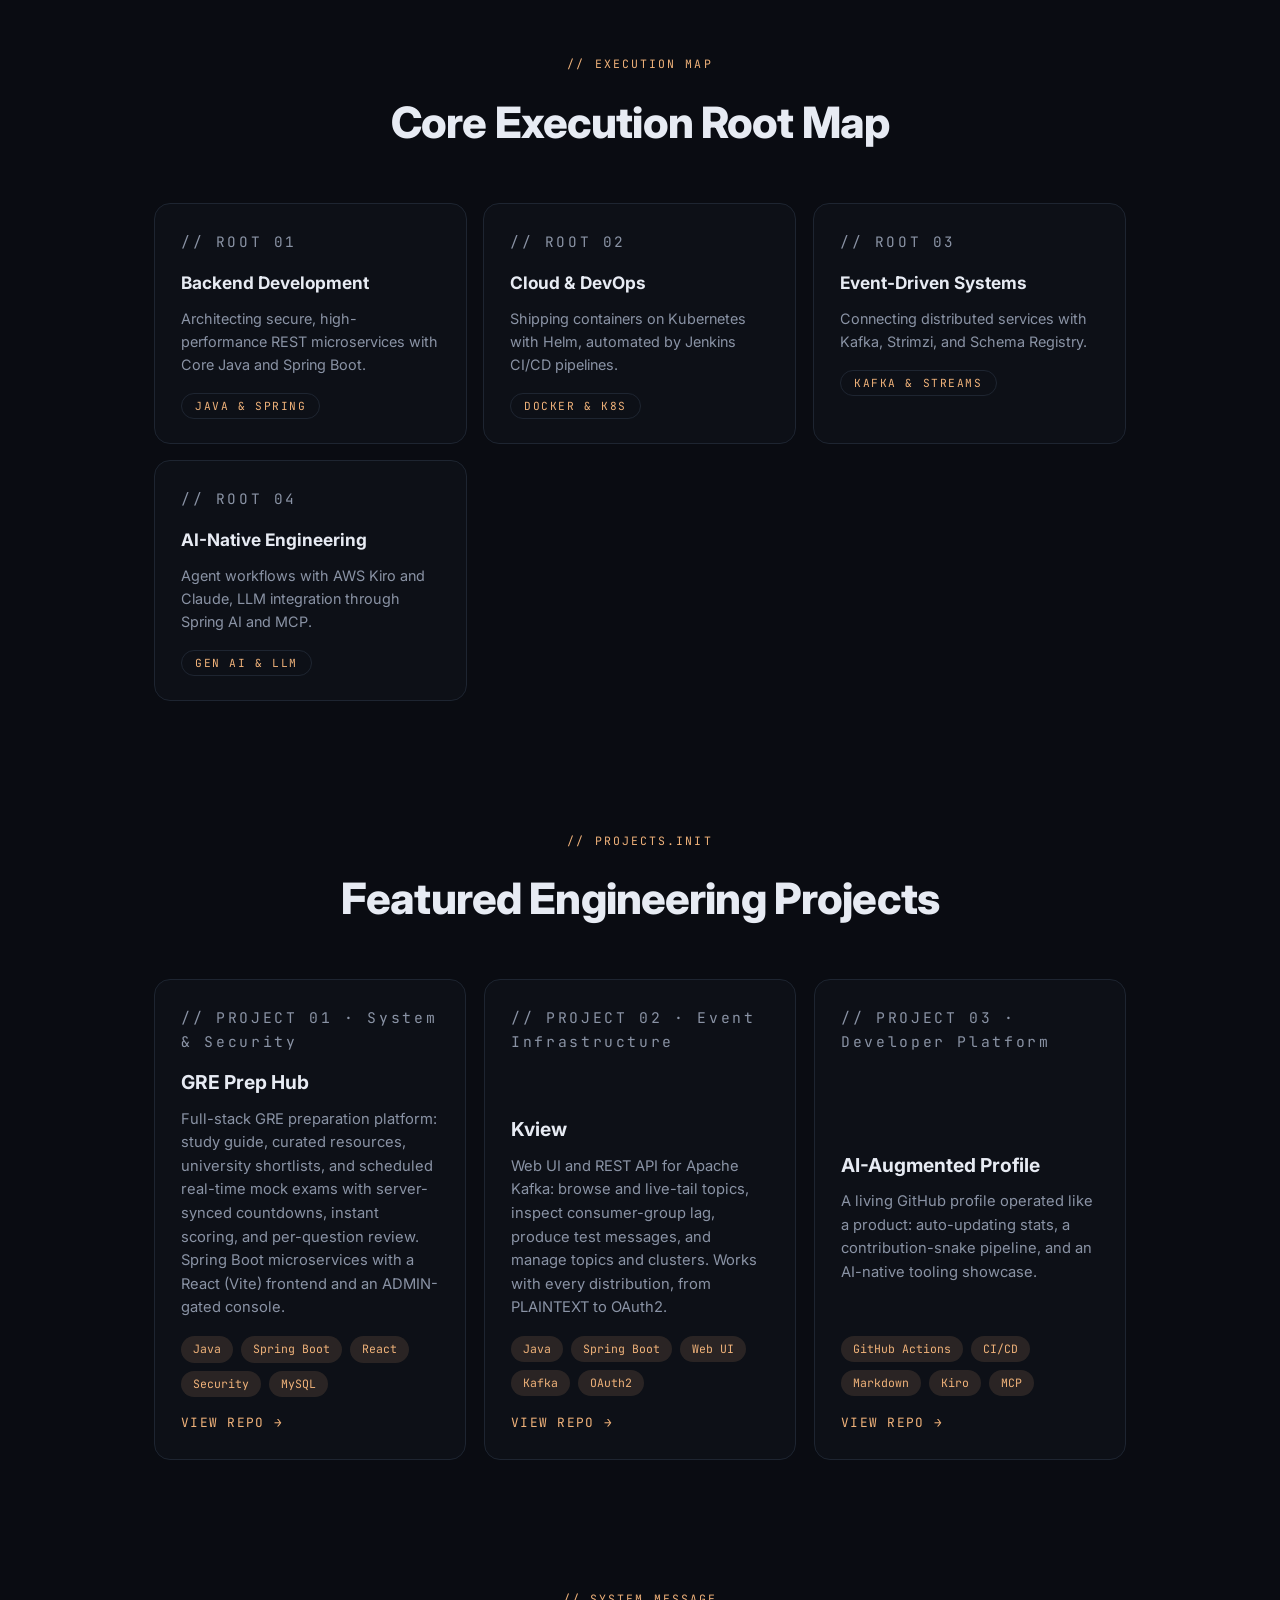
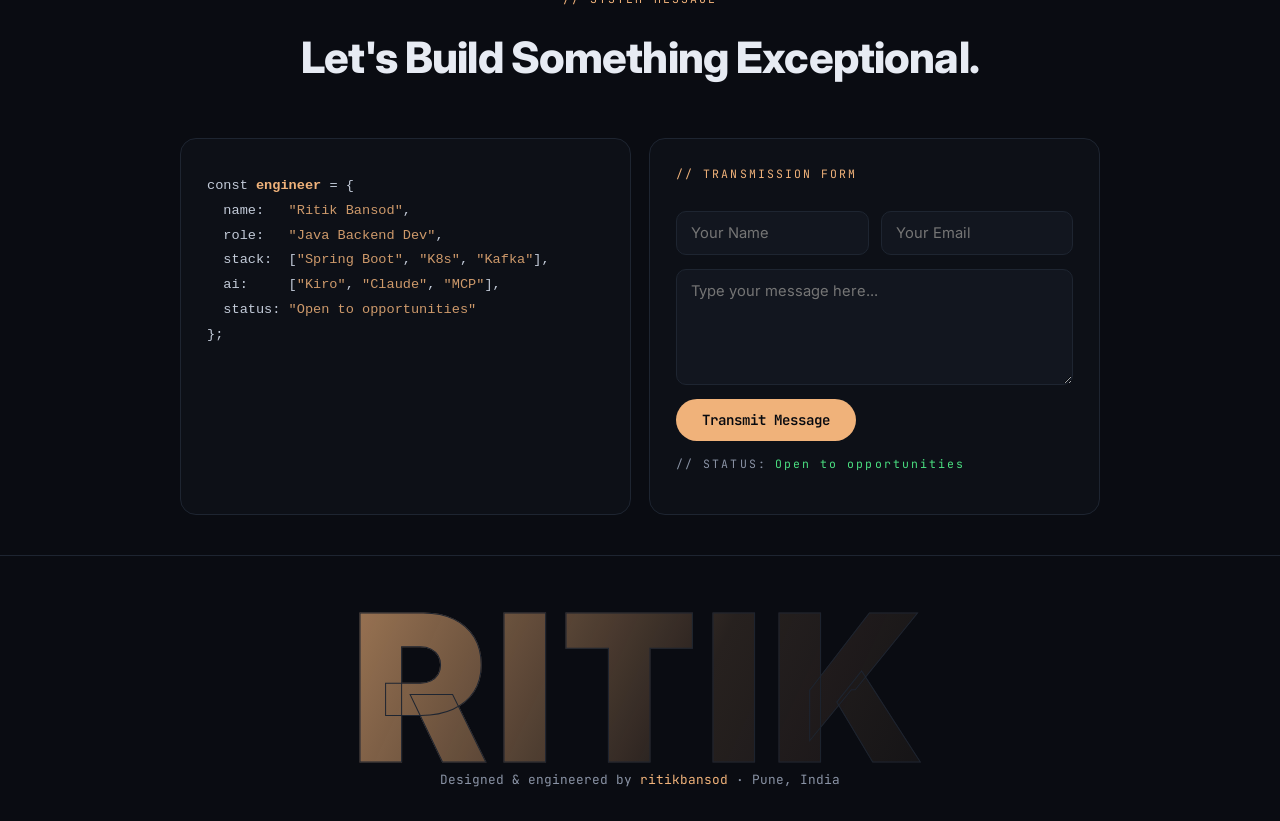
==== commit 08ec8a60: "Skill orbit: 3 responsive rings, larger readable tiles, counter above circle" ====
--- a/index.html
+++ b/index.html
@@ -123,14 +123,9 @@
       <div class="stack-pin">
         <p class="mono-label center">// TECHNICAL STACK</p>
         <h2 class="big-title">Technologies I Work With</h2>
+        <div class="orbit-count-line"><span id="orbit-count">0</span><span class="orbit-of">/ 34 SKILLS FILLED</span></div>
         <div class="orbit-stage">
-          <div class="orbit" id="orbit">
-            <div class="orbit-center">
-              <span id="orbit-count">0</span>
-              <span class="orbit-of">/ 34</span>
-              <span class="orbit-cap">TECHNOLOGIES</span>
-            </div>
-          </div>
+          <div class="orbit" id="orbit"></div>
         </div>
         <p class="scroll-hint" id="orbit-hint">&darr; SCROLL TO FILL THE ORBIT</p>
       </div>
--- a/style.css
+++ b/style.css
@@ -411,12 +411,26 @@
   justify-content: center;
   align-items: center;
   overflow: hidden;
-  padding-top: 80px;
-}
+  padding-top: 76px;
+}
+.orbit-count-line {
+  font-family: var(--mono);
+  text-align: center;
+  margin-bottom: 10px;
+  position: relative;
+  z-index: 3;
+}
+#orbit-count {
+  font-size: 1.7rem;
+  font-weight: 900;
+  color: var(--accent);
+  transition: color 0.8s;
+}
+.orbit-of { color: var(--bone-dim); font-size: 0.82rem; }
 .orbit-stage {
   position: relative;
-  width: min(92vw, 760px);
-  height: min(92vw, 760px);
+  width: min(94vw, 780px);
+  height: min(94vw, 780px);
   display: flex;
   align-items: center;
   justify-content: center;
@@ -432,15 +446,15 @@
   position: absolute;
   left: 50%;
   top: 50%;
-  width: 66px;
-  padding: 10px 4px 8px;
-  border-radius: 12px;
+  width: clamp(58px, 11vw, 84px);
+  padding: 9px 4px 7px;
+  border-radius: 13px;
   background: linear-gradient(160deg, var(--panel), var(--bg-soft));
   border: 1px solid var(--border);
   display: flex;
   flex-direction: column;
   align-items: center;
-  gap: 6px;
+  gap: 5px;
   opacity: 0;
   transform: translate(-50%, -50%) scale(0.2);
   transition: opacity 0.35s ease, border-color 0.25s;
@@ -448,41 +462,23 @@
 }
 .orb-skill.on { opacity: 1; }
 .orb-skill:hover { border-color: var(--accent); }
-.orb-skill img { width: 36px; height: 36px; border-radius: 8px; }
+.orb-skill img { width: 40px; height: 40px; border-radius: 8px; }
 .orb-skill .abbr {
   font-family: var(--mono);
-  font-size: 0.6rem;
+  font-size: 0.62rem;
   font-weight: 600;
   color: var(--accent);
 }
 .orb-skill .oname {
   font-family: var(--mono);
-  font-size: 0.52rem;
+  font-size: 0.5rem;
   color: var(--bone-dim);
   text-align: center;
-  line-height: 1.2;
-}
-.orbit-center {
-  position: absolute;
-  left: 50%;
-  top: 50%;
-  transform: translate(-50%, -50%);
-  text-align: center;
-  font-family: var(--mono);
-  z-index: 2;
-}
-#orbit-count {
-  display: block;
-  font-size: clamp(2rem, 6vw, 3.2rem);
-  font-weight: 900;
-  color: var(--accent);
-  transition: color 0.8s;
-}
-.orbit-of { display: block; color: var(--bone-dim); font-size: 0.8rem; }
-.orbit-cap { display: block; margin-top: 8px; font-size: 0.62rem; letter-spacing: 0.2em; color: var(--bone-dim); }
+  line-height: 1.25;
+}
 .orbit-hint {
   position: absolute;
-  bottom: 18px;
+  bottom: 16px;
   left: 50%;
   transform: translateX(-50%);
   font-family: var(--mono);
@@ -491,7 +487,7 @@
   color: var(--bone-dim);
 }
 
-/* ---------- expertise ---------- *//* ---------- expertise ---------- */
+/* ---------- expertise ---------- *//* ---------- expertise ---------- *//* ---------- expertise ---------- */
 .root-grid {
   display: grid;
   grid-template-columns: repeat(auto-fit, minmax(240px, 1fr));
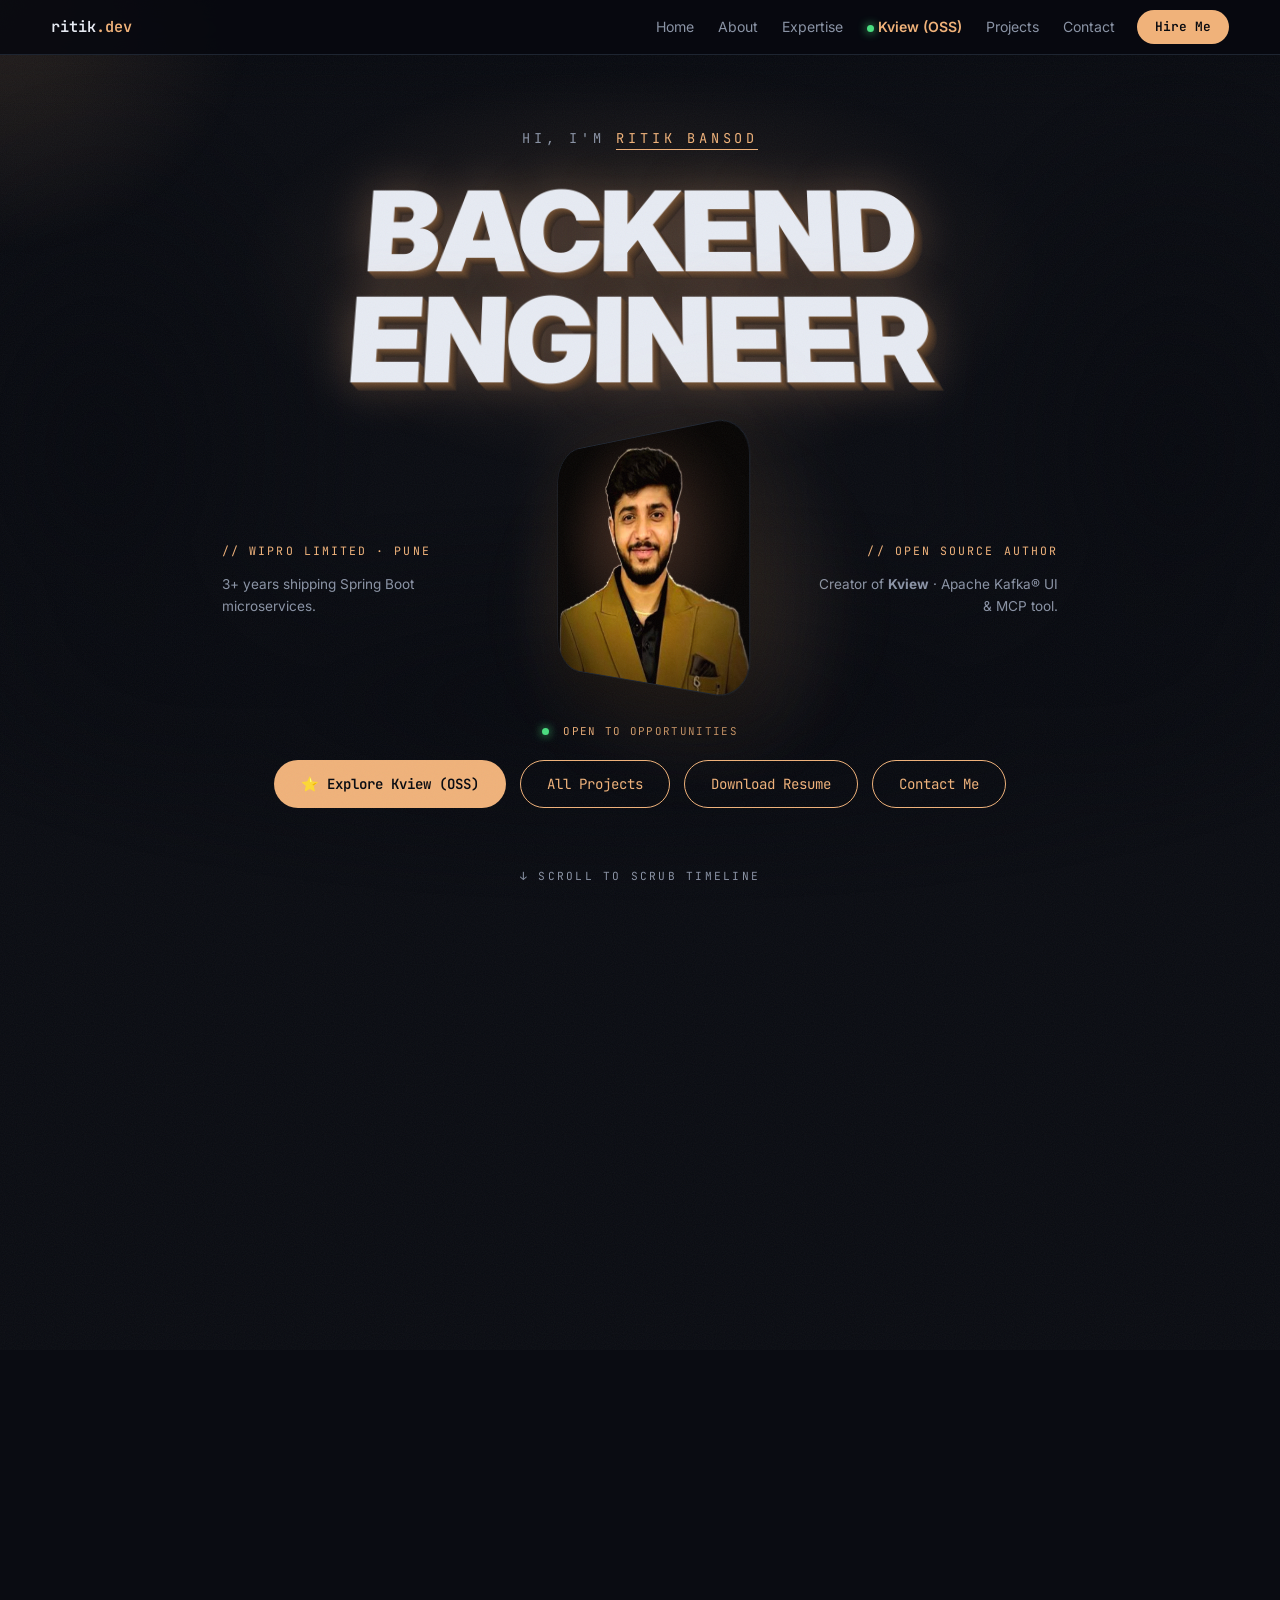
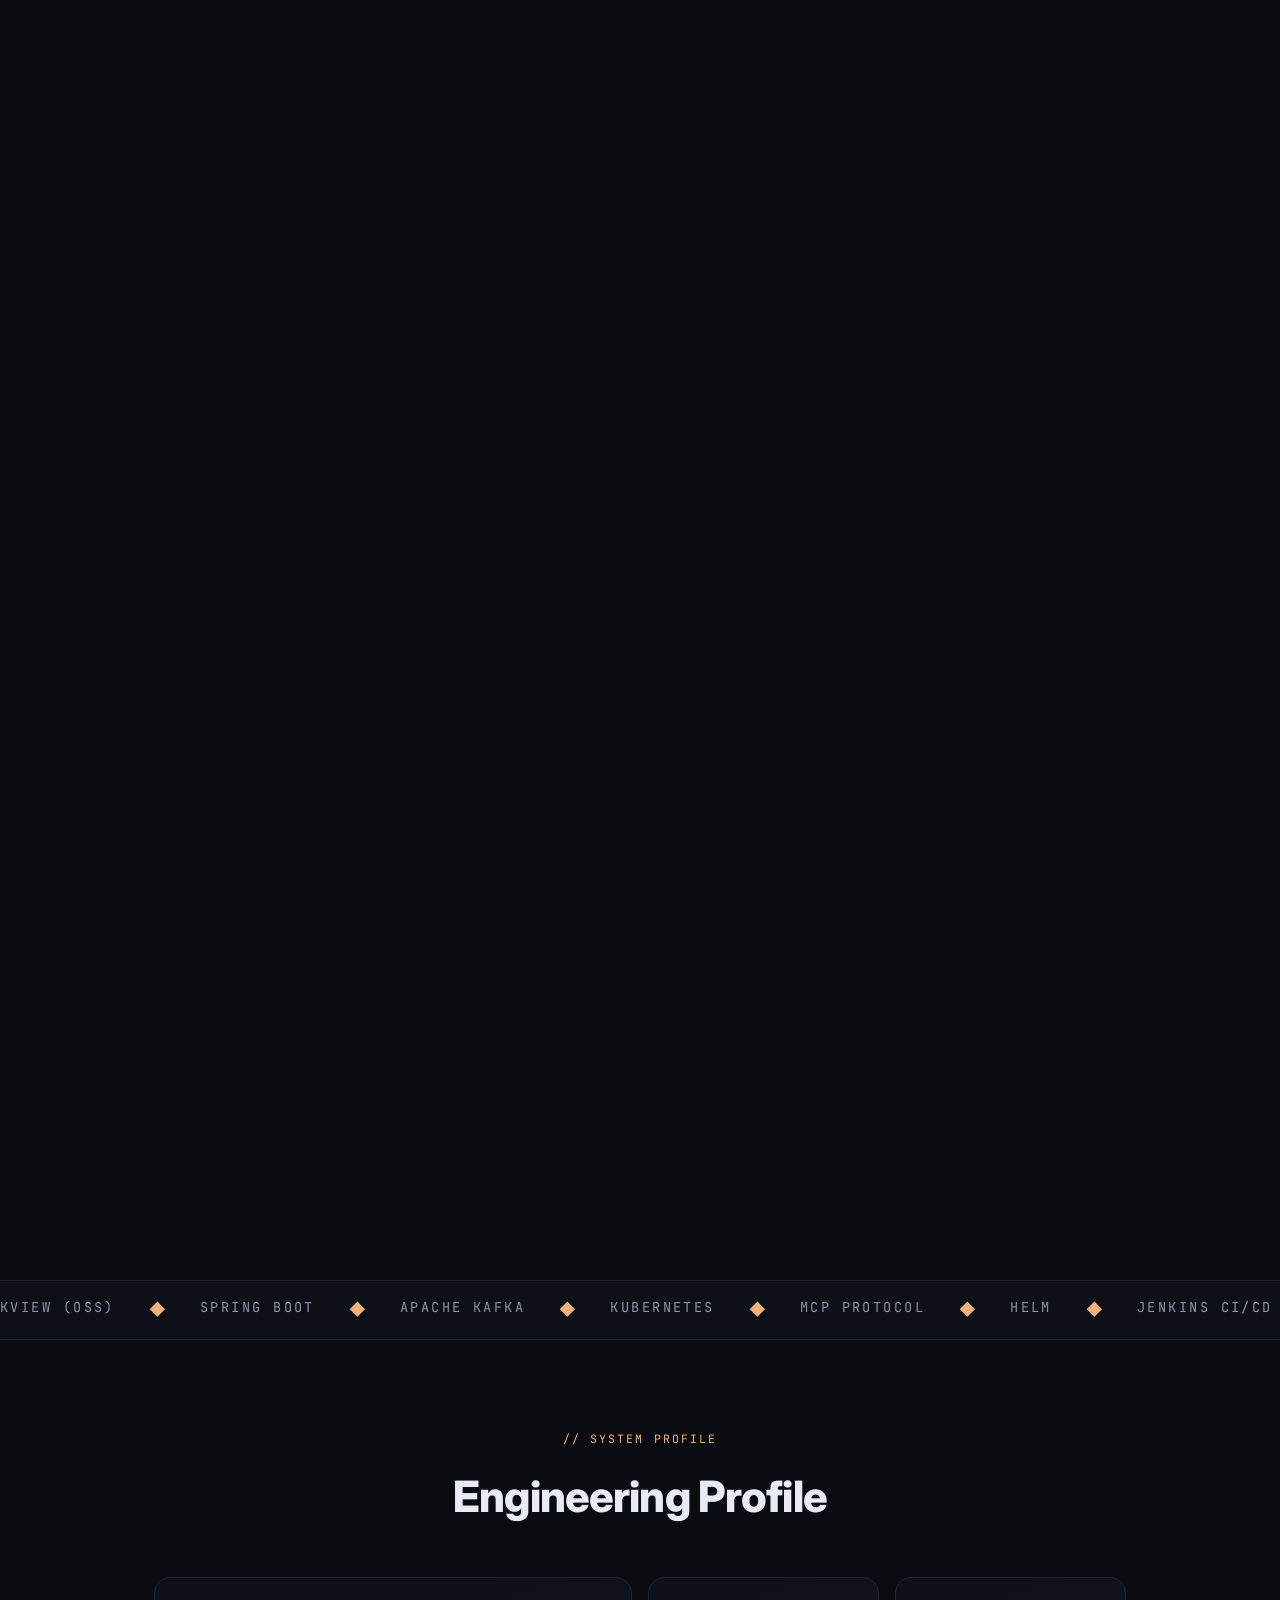
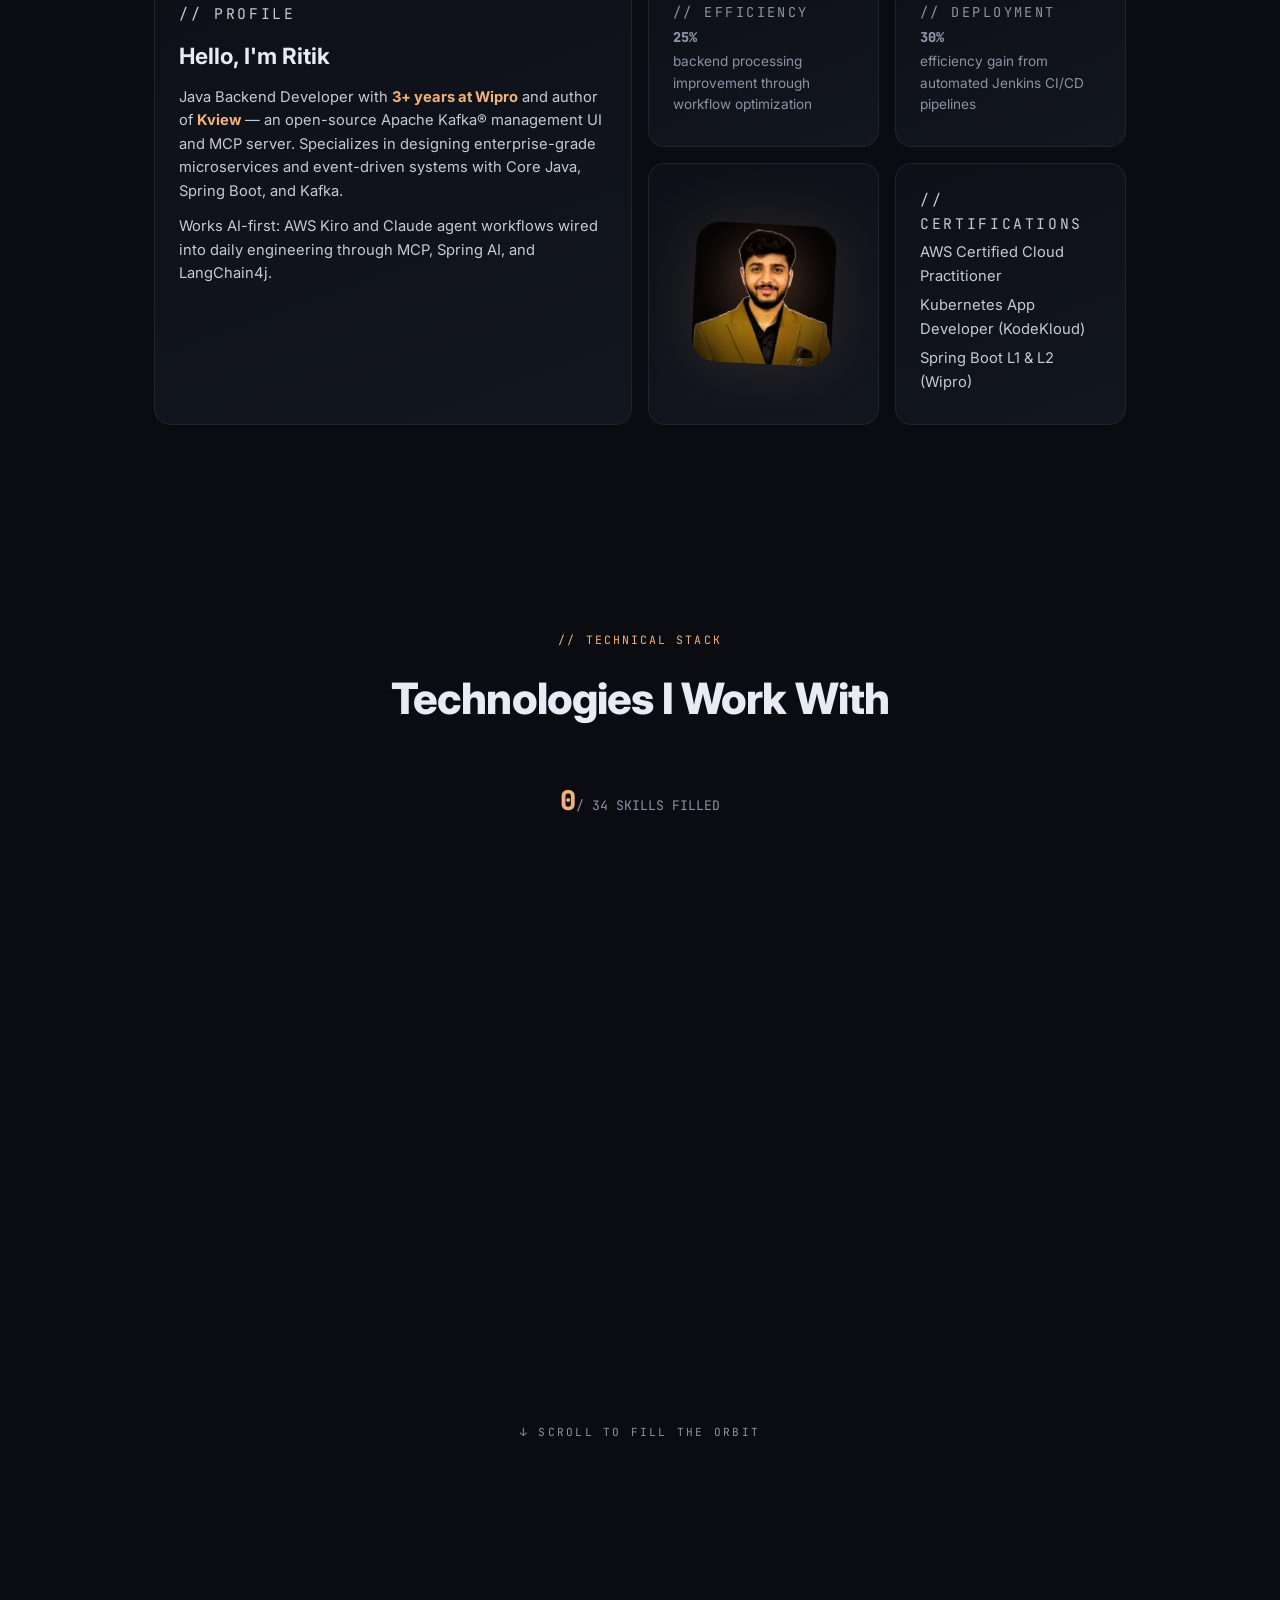
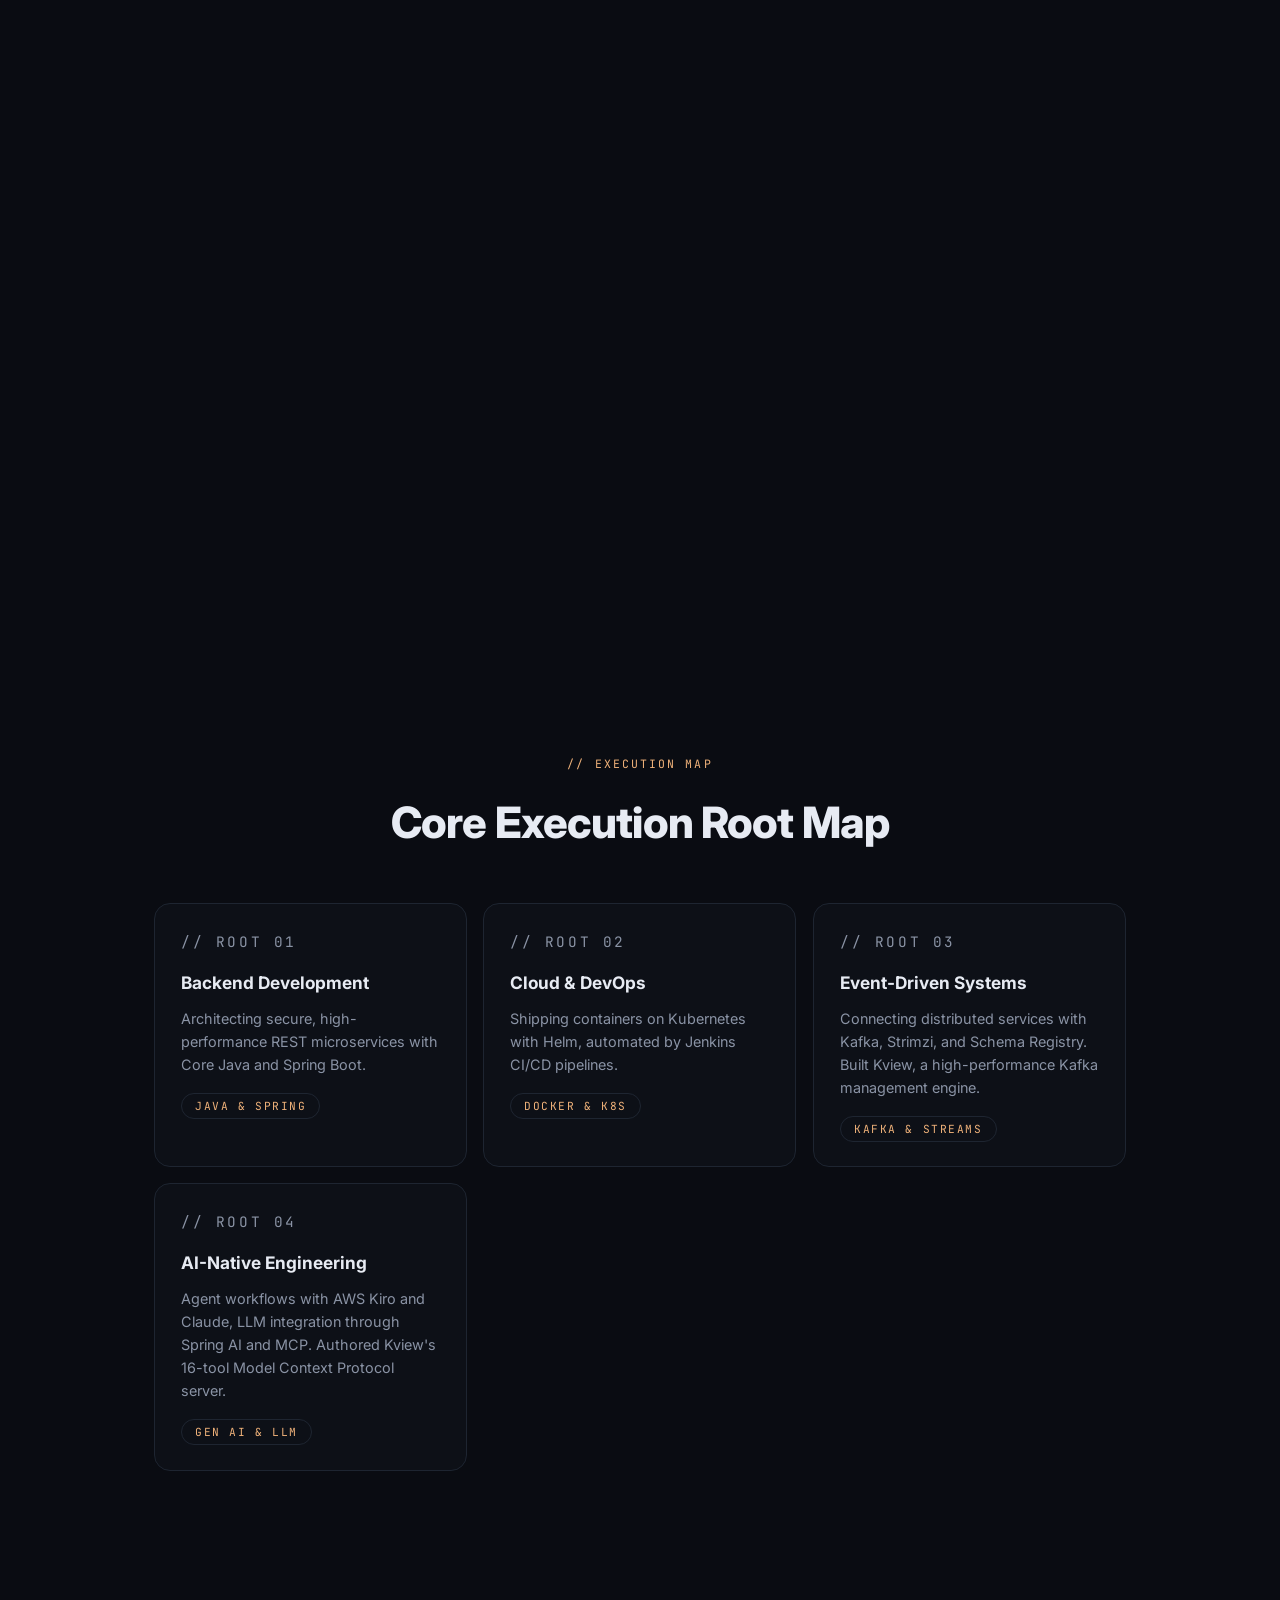
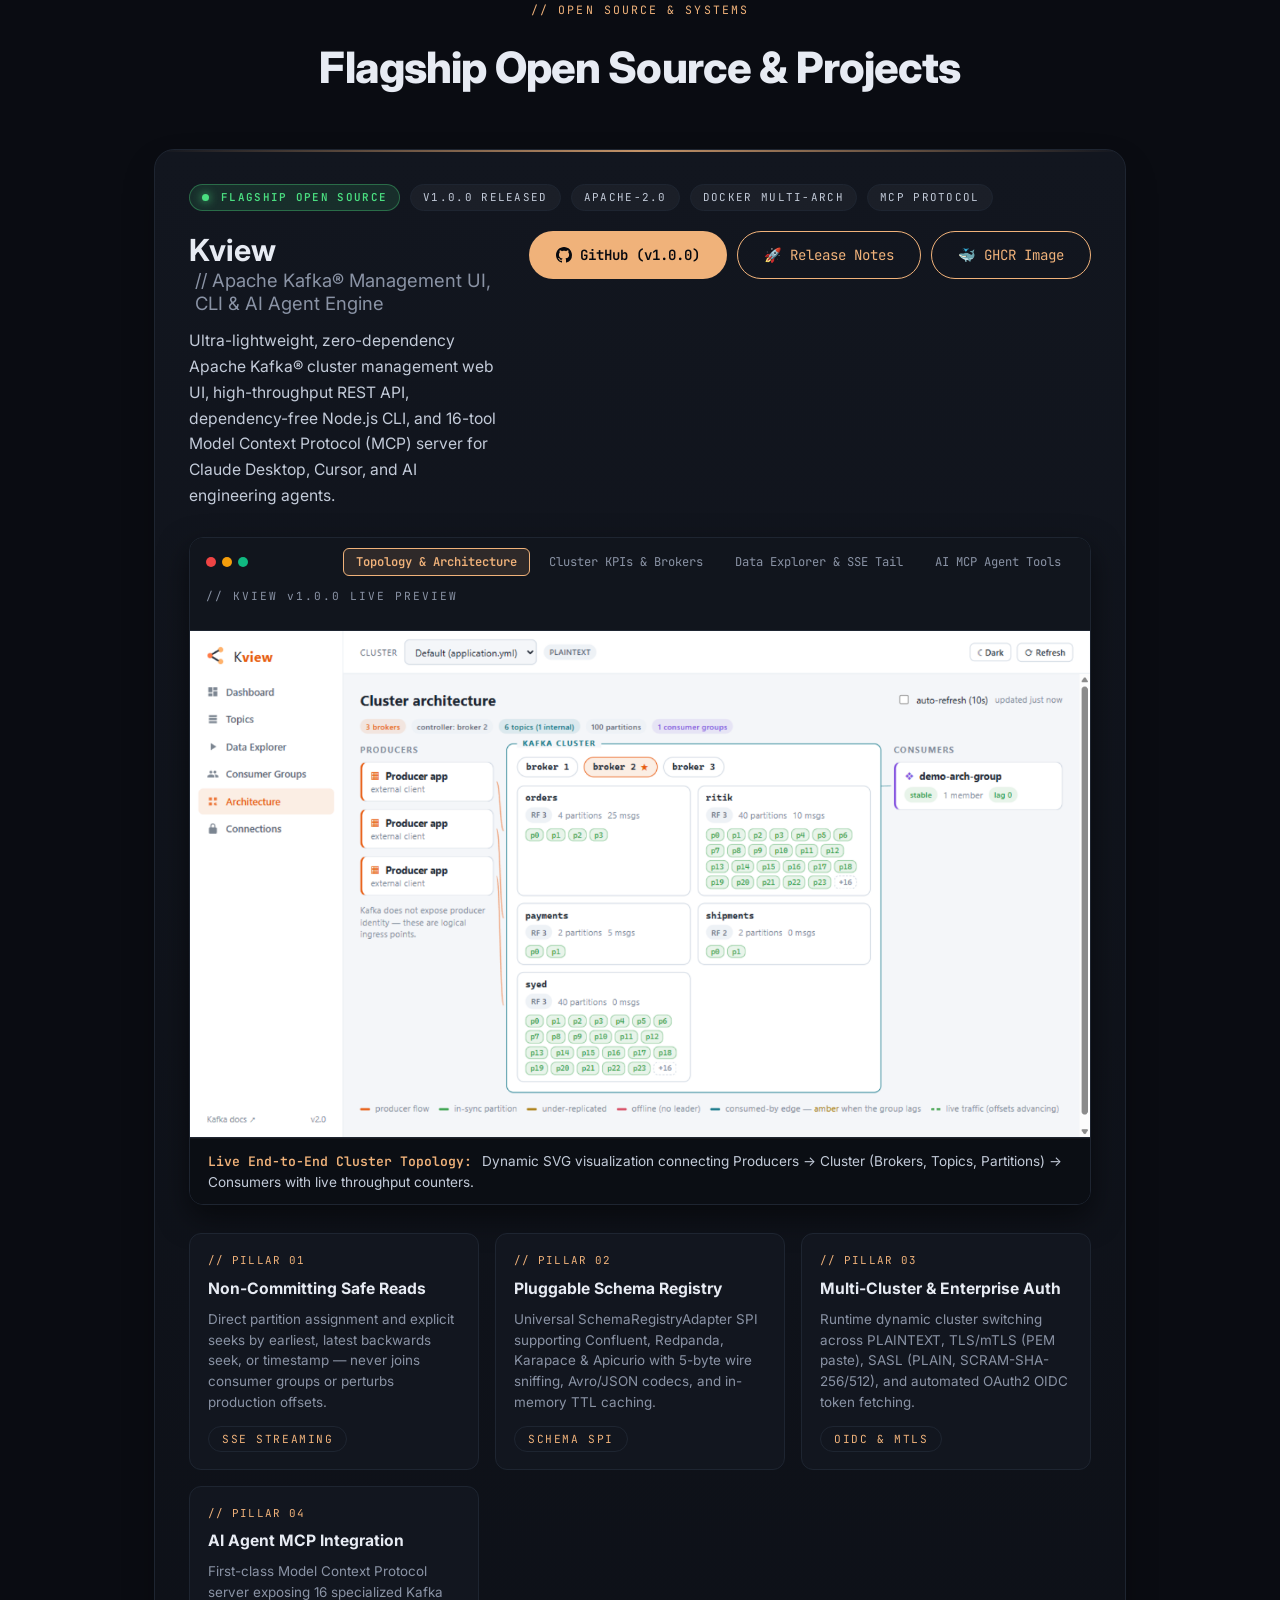
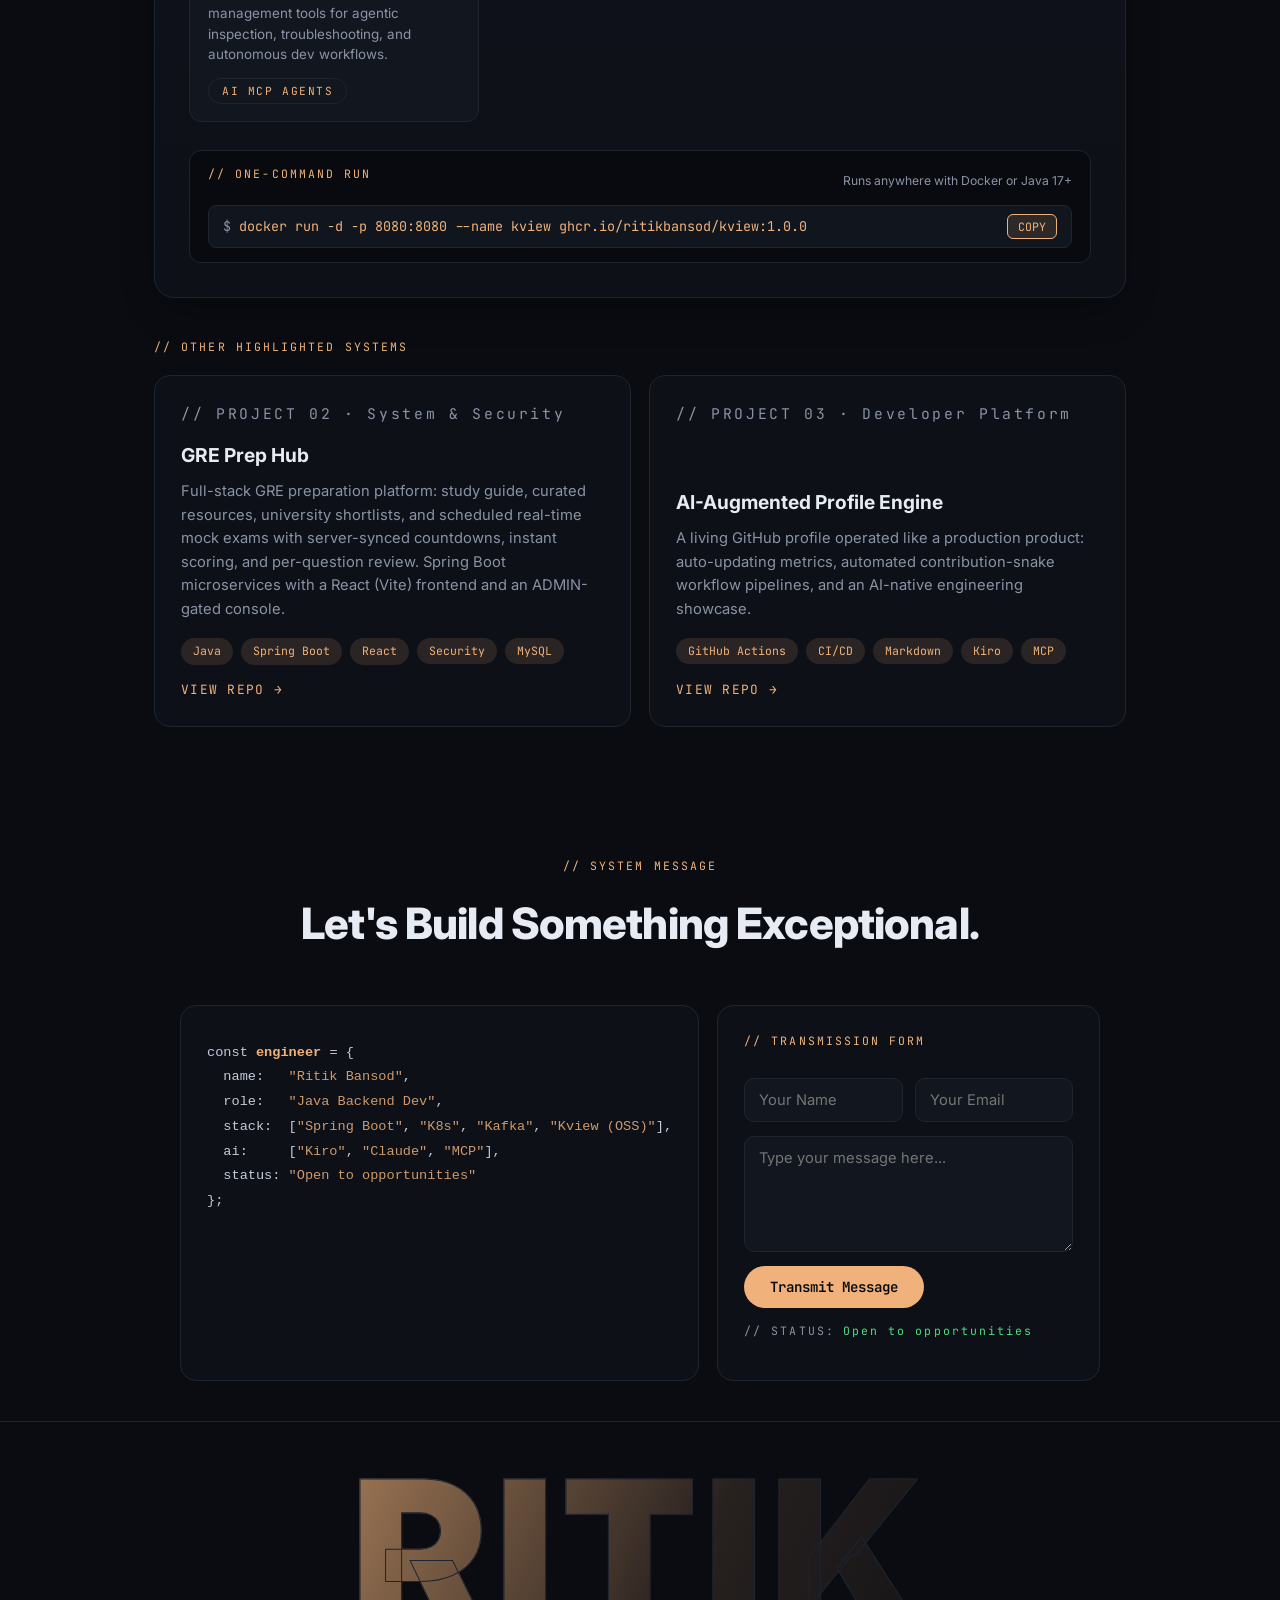
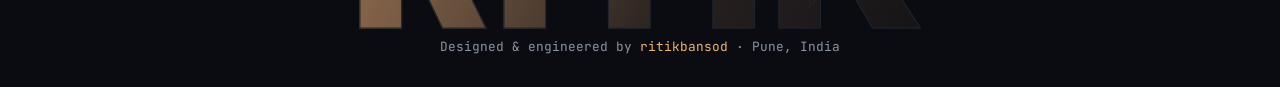
==== commit e03cfe73: "feat: feature Kview v1.0.0 open-source release as flagship main view" ====
--- a/index.html
+++ b/index.html
@@ -3,11 +3,11 @@
 <head>
   <meta charset="UTF-8">
   <meta name="viewport" content="width=device-width, initial-scale=1.0">
-  <title>Ritik Bansod | Java Backend Developer</title>
-  <meta name="description" content="Ritik Bansod, Java Backend Developer at Wipro. Spring Boot microservices, Kubernetes, Kafka, CI/CD, and AI-native engineering with AWS Kiro, Claude, and MCP.">
+  <title>Ritik Bansod | Java Backend Developer &amp; Open Source Author</title>
+  <meta name="description" content="Ritik Bansod, Java Backend Developer & Creator of Kview (Open-Source Kafka Web UI & MCP). Spring Boot microservices, Kubernetes, Kafka, CI/CD, and AI-native engineering.">
   <link rel="icon" type="image/png" href="assets/avatar.png">
-  <meta property="og:title" content="Ritik Bansod | Java Backend Developer">
-  <meta property="og:description" content="Spring Boot microservices, Kubernetes, Kafka, CI/CD, and AI-native engineering with AWS Kiro, Claude, and MCP.">
+  <meta property="og:title" content="Ritik Bansod | Java Backend Developer &amp; Open Source Author">
+  <meta property="og:description" content="Creator of Kview (Open Source Apache Kafka® UI & MCP). Spring Boot microservices, Kubernetes, Kafka, CI/CD, and AI-native engineering.">
   <meta property="og:image" content="https://ritikbansod.github.io/assets/avatar.png">
   <meta property="og:url" content="https://ritikbansod.github.io/">
   <meta name="twitter:card" content="summary">
@@ -40,6 +40,7 @@
       <li><a href="#home">Home</a></li>
       <li><a href="#about">About</a></li>
       <li><a href="#expertise">Expertise</a></li>
+      <li><a href="#kview-showcase" style="color:var(--accent); font-weight:600;"><span class="dot-live" style="margin-right:4px;"></span>Kview (OSS)</a></li>
       <li><a href="#projects">Projects</a></li>
       <li><a href="#contact">Contact</a></li>
     </ul>
@@ -63,12 +64,13 @@
         <p class="status"><span class="dot-live"></span> OPEN TO OPPORTUNITIES</p>
       </div>
       <div class="hero-side right">
-        <p class="mono-label">// AI-NATIVE WORKFLOW</p>
-        <p class="side-text">AWS Kiro · Claude · MCP wired into daily engineering.</p>
+        <p class="mono-label">// OPEN SOURCE AUTHOR</p>
+        <p class="side-text">Creator of <b>Kview</b> · Apache Kafka® UI &amp; MCP tool.</p>
       </div>
     </div>
     <div class="hero-actions">
-      <a class="btn solid" href="#projects">View My Work</a>
+      <a class="btn solid" href="#kview-showcase">⭐ Explore Kview (OSS)</a>
+      <a class="btn" href="#projects">All Projects</a>
       <a class="btn" href="assets/Ritik-Bansod-Resume.pdf" download>Download Resume</a>
       <a class="btn" href="#contact">Contact Me</a>
     </div>
@@ -79,10 +81,11 @@
   <!-- marquee ticker -->
   <div class="marquee" aria-hidden="true">
     <div class="marquee-track">
-      <span>SPRING BOOT</span><i>◆</i><span>KUBERNETES</span><i>◆</i><span>APACHE KAFKA</span><i>◆</i><span>HELM</span><i>◆</i><span>JENKINS CI/CD</span><i>◆</i><span>PROMETHEUS</span><i>◆</i><span>GRAFANA</span><i>◆</i><span>Docker</span><i>◆</i><span>AWS KIRO</span><i>◆</i><span>CLAUDE</span><i>◆</i><span>MCP</span><i>◆</i><span>POSTGRESQL</span><i>◆</i><span>LINUX</span><i>◆</i>
-      <span>SPRING BOOT</span><i>◆</i><span>KUBERNETES</span><i>◆</i><span>APACHE KAFKA</span><i>◆</i><span>HELM</span><i>◆</i><span>JENKINS CI/CD</span><i>◆</i><span>PROMETHEUS</span><i>◆</i><span>GRAFANA</span><i>◆</i><span>Docker</span><i>◆</i><span>AWS KIRO</span><i>◆</i><span>CLAUDE</span><i>◆</i><span>MCP</span><i>◆</i><span>POSTGRESQL</span><i>◆</i><span>LINUX</span><i>◆</i>
+      <span>KVIEW (OSS)</span><i>◆</i><span>SPRING BOOT</span><i>◆</i><span>APACHE KAFKA</span><i>◆</i><span>KUBERNETES</span><i>◆</i><span>MCP PROTOCOL</span><i>◆</i><span>HELM</span><i>◆</i><span>JENKINS CI/CD</span><i>◆</i><span>PROMETHEUS</span><i>◆</i><span>GRAFANA</span><i>◆</i><span>Docker</span><i>◆</i><span>AWS KIRO</span><i>◆</i><span>CLAUDE</span><i>◆</i><span>POSTGRESQL</span><i>◆</i><span>LINUX</span><i>◆</i>
+      <span>KVIEW (OSS)</span><i>◆</i><span>SPRING BOOT</span><i>◆</i><span>APACHE KAFKA</span><i>◆</i><span>KUBERNETES</span><i>◆</i><span>MCP PROTOCOL</span><i>◆</i><span>HELM</span><i>◆</i><span>JENKINS CI/CD</span><i>◆</i><span>PROMETHEUS</span><i>◆</i><span>GRAFANA</span><i>◆</i><span>Docker</span><i>◆</i><span>AWS KIRO</span><i>◆</i><span>CLAUDE</span><i>◆</i><span>POSTGRESQL</span><i>◆</i><span>LINUX</span><i>◆</i>
     </div>
   </div>
+
 
   <main>
     <!-- about: bento grid -->
@@ -93,7 +96,7 @@
         <div class="bento-card bio reveal">
           <p class="mono-label">// PROFILE</p>
           <h3>Hello, I'm Ritik</h3>
-          <p>Java Backend Developer with <b>3+ years at Wipro</b>, designing enterprise-grade microservices and cloud-native systems with Core Java, Spring Boot, and REST.</p>
+          <p>Java Backend Developer with <b>3+ years at Wipro</b> and author of <b>Kview</b> — an open-source Apache Kafka® management UI and MCP server. Specializes in designing enterprise-grade microservices and event-driven systems with Core Java, Spring Boot, and Kafka.</p>
           <p>Works AI-first: AWS Kiro and Claude agent workflows wired into daily engineering through MCP, Spring AI, and LangChain4j.</p>
         </div>
         <div class="bento-card metric reveal">
@@ -151,13 +154,13 @@
         <article class="root-card reveal tilt">
           <p class="mono-label">// ROOT 03</p>
           <h3>Event-Driven Systems</h3>
-          <p>Connecting distributed services with Kafka, Strimzi, and Schema Registry.</p>
+          <p>Connecting distributed services with Kafka, Strimzi, and Schema Registry. Built Kview, a high-performance Kafka management engine.</p>
           <span class="tagline-tag">KAFKA &amp; STREAMS</span>
         </article>
         <article class="root-card reveal tilt">
           <p class="mono-label">// ROOT 04</p>
           <h3>AI-Native Engineering</h3>
-          <p>Agent workflows with AWS Kiro and Claude, LLM integration through Spring AI and MCP.</p>
+          <p>Agent workflows with AWS Kiro and Claude, LLM integration through Spring AI and MCP. Authored Kview's 16-tool Model Context Protocol server.</p>
           <span class="tagline-tag">GEN AI &amp; LLM</span>
         </article>
       </div>
@@ -165,27 +168,143 @@
 
     <!-- projects -->
     <section id="projects">
-      <p class="mono-label center">// PROJECTS.INIT</p>
-      <h2 class="big-title">Featured Engineering Projects</h2>
+      <p class="mono-label center">// OPEN SOURCE &amp; SYSTEMS</p>
+      <h2 class="big-title">Flagship Open Source &amp; Projects</h2>
+
+      <!-- Flagship Main View: Kview -->
+      <article id="kview-showcase" class="flagship-card reveal">
+        <div class="flagship-badge-row">
+          <span class="flagship-pill live"><span class="dot-live"></span> FLAGSHIP OPEN SOURCE</span>
+          <span class="flagship-pill tag">v1.0.0 RELEASED</span>
+          <span class="flagship-pill tag">APACHE-2.0</span>
+          <span class="flagship-pill tag">DOCKER MULTI-ARCH</span>
+          <span class="flagship-pill tag">MCP PROTOCOL</span>
+        </div>
+
+        <div class="flagship-header">
+          <div class="flagship-title-wrap">
+            <h3 class="flagship-title">Kview <span class="dim-title">// Apache Kafka® Management UI, CLI &amp; AI Agent Engine</span></h3>
+            <p class="flagship-desc">
+              Ultra-lightweight, zero-dependency Apache Kafka® cluster management web UI, high-throughput REST API, dependency-free Node.js CLI, and 16-tool Model Context Protocol (MCP) server for Claude Desktop, Cursor, and AI engineering agents.
+            </p>
+          </div>
+          <div class="flagship-actions">
+            <a class="btn solid" href="https://github.com/ritikbansod/kview" target="_blank" rel="noopener">
+              <svg width="16" height="16" viewBox="0 0 16 16" fill="currentColor"><path d="M8 0C3.58 0 0 3.58 0 8c0 3.54 2.29 6.53 5.47 7.59.4.07.55-.17.55-.38 0-.19-.01-.82-.01-1.49-2.01.37-2.53-.49-2.69-.94-.09-.23-.48-.94-.82-1.13-.28-.15-.68-.52-.01-.53.63-.01 1.08.58 1.23.82.72 1.21 1.87.87 2.33.66.07-.52.28-.87.51-1.07-1.78-.2-3.64-.89-3.64-3.95 0-.87.31-1.59.82-2.15-.08-.2-.36-1.02.08-2.12 0 0 .67-.21 2.2.82.64-.18 1.32-.27 2-.27.68 0 1.36.09 2 .27 1.53-1.04 2.2-.82 2.2-.82.44 1.1.16 1.92.08 2.12.51.56.82 1.27.82 2.15 0 3.07-1.87 3.75-3.65 3.95.29.25.54.73.54 1.48 0 1.07-.01 1.93-.01 2.2 0 .21.15.46.55.38A8.013 8.013 0 0016 8c0-4.42-3.58-8-8-8z"/></svg>
+              GitHub (v1.0.0)
+            </a>
+            <a class="btn" href="https://github.com/ritikbansod/kview/releases/tag/v1.0.0" target="_blank" rel="noopener">
+              🚀 Release Notes
+            </a>
+            <a class="btn" href="https://github.com/ritikbansod/kview/pkgs/container/kview" target="_blank" rel="noopener">
+              🐳 GHCR Image
+            </a>
+          </div>
+        </div>
+
+        <!-- Interactive Screen Showcase -->
+        <div class="kview-screen-mockup">
+          <div class="mockup-bar">
+            <div class="mockup-dots" aria-hidden="true">
+              <span class="dot-red"></span>
+              <span class="dot-yellow"></span>
+              <span class="dot-green"></span>
+            </div>
+            <div class="mockup-tabs">
+              <button class="mockup-tab active" data-target="arch">Topology &amp; Architecture</button>
+              <button class="mockup-tab" data-target="dashboard">Cluster KPIs &amp; Brokers</button>
+              <button class="mockup-tab" data-target="explorer">Data Explorer &amp; SSE Tail</button>
+              <button class="mockup-tab" data-target="mcp">AI MCP Agent Tools</button>
+            </div>
+            <span class="mockup-status mono-label">// KVIEW v1.0.0 LIVE PREVIEW</span>
+          </div>
+
+          <div class="mockup-viewport">
+            <div class="mockup-slide active" id="slide-arch">
+              <img src="assets/kview-arch.png" alt="Kview Live Architecture Diagram" loading="lazy">
+              <div class="slide-caption">
+                <span class="caption-title">Live End-to-End Cluster Topology:</span> Dynamic SVG visualization connecting Producers → Cluster (Brokers, Topics, Partitions) → Consumers with live throughput counters.
+              </div>
+            </div>
+            <div class="mockup-slide" id="slide-dashboard">
+              <img src="assets/kview-dashboard.png" alt="Kview Cluster Dashboard" loading="lazy">
+              <div class="slide-caption">
+                <span class="caption-title">Real-Time Cluster Dashboard:</span> High-level KPIs, broker partition distribution balance, under-replicated / offline partition warnings, and consumer group status.
+              </div>
+            </div>
+            <div class="mockup-slide" id="slide-explorer">
+              <img src="assets/kview-explorer.png" alt="Kview Data Explorer" loading="lazy">
+              <div class="slide-caption">
+                <span class="caption-title">Non-Committing Data Explorer:</span> Browse records via partition assignment seeks without rebalancing consumer groups; stream messages in real-time over Server-Sent Events (SSE).
+              </div>
+            </div>
+            <div class="mockup-slide" id="slide-mcp">
+              <img src="assets/kview-mcp.png" alt="Kview MCP Server" loading="lazy">
+              <div class="slide-caption">
+                <span class="caption-title">16-Tool Model Context Protocol (MCP) Server:</span> Empowers AI agents in Claude Desktop, Cursor, and terminals to inspect Kafka brokers, analyze partition lag, and test produce payloads over JSON-RPC.
+              </div>
+            </div>
+          </div>
+        </div>
+
+        <!-- Engineering Architecture Pillars -->
+        <div class="flagship-pillars">
+          <div class="pillar-card">
+            <div class="pillar-num">// PILLAR 01</div>
+            <h4>Non-Committing Safe Reads</h4>
+            <p>Direct partition assignment and explicit seeks by earliest, latest backwards seek, or timestamp — never joins consumer groups or perturbs production offsets.</p>
+            <span class="tagline-tag">SSE STREAMING</span>
+          </div>
+          <div class="pillar-card">
+            <div class="pillar-num">// PILLAR 02</div>
+            <h4>Pluggable Schema Registry</h4>
+            <p>Universal SchemaRegistryAdapter SPI supporting Confluent, Redpanda, Karapace &amp; Apicurio with 5-byte wire sniffing, Avro/JSON codecs, and in-memory TTL caching.</p>
+            <span class="tagline-tag">SCHEMA SPI</span>
+          </div>
+          <div class="pillar-card">
+            <div class="pillar-num">// PILLAR 03</div>
+            <h4>Multi-Cluster &amp; Enterprise Auth</h4>
+            <p>Runtime dynamic cluster switching across PLAINTEXT, TLS/mTLS (PEM paste), SASL (PLAIN, SCRAM-SHA-256/512), and automated OAuth2 OIDC token fetching.</p>
+            <span class="tagline-tag">OIDC &amp; MTLS</span>
+          </div>
+          <div class="pillar-card">
+            <div class="pillar-num">// PILLAR 04</div>
+            <h4>AI Agent MCP Integration</h4>
+            <p>First-class Model Context Protocol server exposing 16 specialized Kafka management tools for agentic inspection, troubleshooting, and autonomous dev workflows.</p>
+            <span class="tagline-tag">AI MCP AGENTS</span>
+          </div>
+        </div>
+
+        <!-- Quick Launch Console Box -->
+        <div class="flagship-quickstart">
+          <div class="quickstart-header">
+            <span class="mono-label">// ONE-COMMAND RUN</span>
+            <span class="quickstart-hint">Runs anywhere with Docker or Java 17+</span>
+          </div>
+          <div class="quickstart-cmd">
+            <code><span class="prompt">$ </span>docker run -d -p 8080:8080 --name kview ghcr.io/ritikbansod/kview:1.0.0</code>
+            <button class="copy-btn" title="Copy to clipboard" onclick="navigator.clipboard.writeText('docker run -d -p 8080:8080 --name kview ghcr.io/ritikbansod/kview:1.0.0'); this.innerText='COPIED!'; setTimeout(() => this.innerText='COPY', 2000)">COPY</button>
+          </div>
+        </div>
+      </article>
+
+      <!-- Secondary Projects Sub-Header -->
+      <div class="secondary-projects-header">
+        <p class="mono-label">// OTHER HIGHLIGHTED SYSTEMS</p>
+      </div>
+
       <div class="projects-grid">
         <article class="project spotlight reveal tilt">
-          <p class="mono-label">// PROJECT 01 · System &amp; Security</p>
+          <p class="mono-label">// PROJECT 02 · System &amp; Security</p>
           <h3>GRE Prep Hub</h3>
           <p>Full-stack GRE preparation platform: study guide, curated resources, university shortlists, and scheduled real-time mock exams with server-synced countdowns, instant scoring, and per-question review. Spring Boot microservices with a React (Vite) frontend and an ADMIN-gated console.</p>
           <ul class="tech"><li>Java</li><li>Spring Boot</li><li>React</li><li>Security</li><li>MySQL</li></ul>
           <a class="proj-link" href="https://github.com/ritikbansod/gre-exam-tracker" target="_blank" rel="noopener">VIEW REPO &rarr;</a>
         </article>
         <article class="project spotlight reveal tilt">
-          <p class="mono-label">// PROJECT 02 · Event Infrastructure</p>
-          <h3>Kview</h3>
-          <p>Web UI and REST API for Apache Kafka: browse and live-tail topics, inspect consumer-group lag, produce test messages, and manage topics and clusters. Works with every distribution, from PLAINTEXT to OAuth2.</p>
-          <ul class="tech"><li>Java</li><li>Spring Boot</li><li>Web UI</li><li>Kafka</li><li>OAuth2</li></ul>
-          <a class="proj-link" href="https://github.com/ritikbansod/kview" target="_blank" rel="noopener">VIEW REPO &rarr;</a>
-        </article>
-        <article class="project spotlight reveal tilt">
           <p class="mono-label">// PROJECT 03 · Developer Platform</p>
-          <h3>AI-Augmented Profile</h3>
-          <p>A living GitHub profile operated like a product: auto-updating stats, a contribution-snake pipeline, and an AI-native tooling showcase.</p>
+          <h3>AI-Augmented Profile Engine</h3>
+          <p>A living GitHub profile operated like a production product: auto-updating metrics, automated contribution-snake workflow pipelines, and an AI-native engineering showcase.</p>
           <ul class="tech"><li>GitHub Actions</li><li>CI/CD</li><li>Markdown</li><li>Kiro</li><li>MCP</li></ul>
           <a class="proj-link" href="https://github.com/ritikbansod/ritikbansod" target="_blank" rel="noopener">VIEW REPO &rarr;</a>
         </article>
@@ -201,10 +320,11 @@
 <pre><code>const <b>engineer</b> = {
   name:   <span class="str">"Ritik Bansod"</span>,
   role:   <span class="str">"Java Backend Dev"</span>,
-  stack:  [<span class="str">"Spring Boot"</span>, <span class="str">"K8s"</span>, <span class="str">"Kafka"</span>],
+  stack:  [<span class="str">"Spring Boot"</span>, <span class="str">"K8s"</span>, <span class="str">"Kafka"</span>, <span class="str">"Kview (OSS)"</span>],
   ai:     [<span class="str">"Kiro"</span>, <span class="str">"Claude"</span>, <span class="str">"MCP"</span>],
   status: <span class="str">"Open to opportunities"</span>
 };</code></pre>
+
         </div>
         <form class="transmission reveal" action="mailto:ritikbansod.work@gmail.com" method="post" enctype="text/plain">
           <p class="mono-label">// TRANSMISSION FORM</p>
--- a/style.css
+++ b/style.css
@@ -401,7 +401,7 @@
 
 
 /* ---------- scroll-filled skill orbit ---------- */
-#stack { height: 300vh; position: relative; }
+#stack { height: 200vh; position: relative; }
 .stack-pin {
   position: sticky;
   top: 0;
@@ -429,8 +429,8 @@
 .orbit-of { color: var(--bone-dim); font-size: 0.82rem; }
 .orbit-stage {
   position: relative;
-  width: min(94vw, 780px);
-  height: min(94vw, 780px);
+  width: min(96vw, 1150px);
+  height: min(88svh, 780px);
   display: flex;
   align-items: center;
   justify-content: center;
@@ -446,32 +446,32 @@
   position: absolute;
   left: 50%;
   top: 50%;
-  width: clamp(58px, 11vw, 84px);
-  padding: 9px 4px 7px;
-  border-radius: 13px;
+  width: clamp(72px, 15vw, 112px);
+  padding: 12px 6px 10px;
+  border-radius: 16px;
   background: linear-gradient(160deg, var(--panel), var(--bg-soft));
   border: 1px solid var(--border);
   display: flex;
   flex-direction: column;
   align-items: center;
-  gap: 5px;
+  gap: 7px;
   opacity: 0;
   transform: translate(-50%, -50%) scale(0.2);
   transition: opacity 0.35s ease, border-color 0.25s;
   will-change: transform, opacity;
 }
-.orb-skill.on { opacity: 1; }
+.orb-skill.on { opacity: 1; transform: translate(-50%, -50%) scale(1); }
 .orb-skill:hover { border-color: var(--accent); }
-.orb-skill img { width: 40px; height: 40px; border-radius: 8px; }
+.orb-skill img { width: 56px; height: 56px; border-radius: 10px; }
 .orb-skill .abbr {
   font-family: var(--mono);
-  font-size: 0.62rem;
+  font-size: 0.72rem;
   font-weight: 600;
   color: var(--accent);
 }
 .orb-skill .oname {
   font-family: var(--mono);
-  font-size: 0.5rem;
+  font-size: 0.6rem;
   color: var(--bone-dim);
   text-align: center;
   line-height: 1.25;
@@ -526,6 +526,309 @@
 }
 
 /* ---------- projects ---------- */
+/* ---------- flagship project showcase (Kview) ---------- */
+.flagship-card {
+  background: linear-gradient(180deg, var(--panel) 0%, var(--bg-soft) 100%);
+  border: 1px solid var(--border);
+  border-radius: 20px;
+  padding: 34px;
+  margin-bottom: 40px;
+  position: relative;
+  overflow: hidden;
+  box-shadow: 0 16px 40px -12px rgba(0, 0, 0, 0.45);
+  transition: border-color 0.4s ease, box-shadow 0.4s ease;
+}
+.flagship-card::before {
+  content: "";
+  position: absolute;
+  top: 0;
+  left: 0;
+  right: 0;
+  height: 2px;
+  background: linear-gradient(90deg, transparent, var(--accent), transparent);
+  opacity: 0.8;
+}
+.flagship-card:hover {
+  border-color: var(--accent);
+  box-shadow: 0 20px 50px -12px rgba(110, 231, 183, 0.15);
+}
+
+.flagship-badge-row {
+  display: flex;
+  flex-wrap: wrap;
+  gap: 10px;
+  align-items: center;
+  margin-bottom: 20px;
+}
+.flagship-pill {
+  font-family: var(--mono);
+  font-size: 0.68rem;
+  letter-spacing: 0.12em;
+  padding: 4px 12px;
+  border-radius: 999px;
+  text-transform: uppercase;
+}
+.flagship-pill.live {
+  display: inline-flex;
+  align-items: center;
+  gap: 6px;
+  color: #4ade80;
+  background: rgba(74, 222, 128, 0.12);
+  border: 1px solid rgba(74, 222, 128, 0.35);
+  font-weight: 600;
+}
+.flagship-pill.tag {
+  color: var(--bone);
+  background: rgba(255, 255, 255, 0.04);
+  border: 1px solid var(--border);
+}
+
+.flagship-header {
+  display: flex;
+  justify-content: space-between;
+  align-items: flex-start;
+  gap: 24px;
+  margin-bottom: 26px;
+}
+.flagship-title-wrap {
+  flex: 1;
+}
+.flagship-title {
+  font-size: clamp(1.4rem, 2.5vw, 1.9rem);
+  color: var(--text);
+  margin-bottom: 10px;
+  line-height: 1.25;
+}
+.flagship-title .dim-title {
+  font-size: clamp(0.95rem, 1.5vw, 1.15rem);
+  font-weight: 400;
+  color: var(--bone-dim);
+  display: inline-block;
+  margin-left: 6px;
+}
+.flagship-desc {
+  font-size: 0.98rem;
+  color: var(--bone);
+  line-height: 1.65;
+  max-width: 820px;
+}
+.flagship-actions {
+  display: flex;
+  flex-wrap: wrap;
+  gap: 10px;
+  align-items: center;
+}
+.flagship-actions .btn {
+  display: inline-flex;
+  align-items: center;
+  gap: 8px;
+  white-space: nowrap;
+}
+
+/* Screen mockup container */
+.kview-screen-mockup {
+  background: #0B0E14;
+  border: 1px solid var(--border);
+  border-radius: 14px;
+  overflow: hidden;
+  margin: 28px 0;
+  box-shadow: 0 12px 30px rgba(0, 0, 0, 0.5);
+}
+.mockup-bar {
+  display: flex;
+  align-items: center;
+  justify-content: space-between;
+  background: #11151D;
+  border-bottom: 1px solid var(--border);
+  padding: 10px 16px;
+  gap: 12px;
+  flex-wrap: wrap;
+}
+.mockup-dots {
+  display: flex;
+  gap: 6px;
+  align-items: center;
+}
+.mockup-dots span {
+  width: 10px;
+  height: 10px;
+  border-radius: 50%;
+  display: inline-block;
+}
+.dot-red { background: #ef4444; }
+.dot-yellow { background: #f59e0b; }
+.dot-green { background: #10b981; }
+
+.mockup-tabs {
+  display: flex;
+  gap: 6px;
+  flex-wrap: wrap;
+}
+.mockup-tab {
+  background: transparent;
+  border: 1px solid transparent;
+  color: var(--bone-dim);
+  font-family: var(--mono);
+  font-size: 0.76rem;
+  padding: 5px 12px;
+  border-radius: 6px;
+  cursor: pointer;
+  transition: all 0.2s ease;
+}
+.mockup-tab:hover {
+  color: var(--text);
+  background: rgba(255, 255, 255, 0.05);
+}
+.mockup-tab.active {
+  color: var(--accent);
+  background: var(--accent-soft);
+  border-color: var(--accent);
+  font-weight: 600;
+}
+.mockup-status {
+  font-size: 0.7rem;
+  color: var(--bone-dim);
+}
+
+.mockup-viewport {
+  position: relative;
+  background: #06080C;
+  min-height: 280px;
+}
+.mockup-slide {
+  display: none;
+  opacity: 0;
+  transition: opacity 0.35s ease;
+}
+.mockup-slide.active {
+  display: block;
+  opacity: 1;
+}
+.mockup-slide img {
+  width: 100%;
+  height: auto;
+  display: block;
+  max-height: 540px;
+  object-fit: cover;
+  object-position: top;
+  border-bottom: 1px solid var(--border);
+}
+.slide-caption {
+  padding: 12px 18px;
+  font-size: 0.85rem;
+  color: var(--bone);
+  background: #0B0E14;
+  border-top: 1px solid rgba(255, 255, 255, 0.04);
+  line-height: 1.5;
+}
+.slide-caption .caption-title {
+  color: var(--accent);
+  font-weight: 600;
+  margin-right: 6px;
+  font-family: var(--mono);
+  font-size: 0.82rem;
+}
+
+/* Pillars grid */
+.flagship-pillars {
+  display: grid;
+  grid-template-columns: repeat(auto-fit, minmax(240px, 1fr));
+  gap: 16px;
+  margin: 28px 0;
+}
+.pillar-card {
+  background: var(--panel);
+  border: 1px solid var(--border);
+  border-radius: 12px;
+  padding: 18px;
+  transition: transform 0.2s ease, border-color 0.3s ease;
+}
+.pillar-card:hover {
+  transform: translateY(-3px);
+  border-color: var(--accent);
+}
+.pillar-num {
+  font-family: var(--mono);
+  font-size: 0.68rem;
+  color: var(--accent);
+  letter-spacing: 0.1em;
+  margin-bottom: 6px;
+}
+.pillar-card h4 {
+  font-size: 0.98rem;
+  color: var(--text);
+  margin-bottom: 8px;
+}
+.pillar-card p {
+  font-size: 0.84rem;
+  color: var(--bone-dim);
+  line-height: 1.55;
+  margin-bottom: 12px;
+}
+
+/* Quickstart console box */
+.flagship-quickstart {
+  background: #080A0F;
+  border: 1px solid var(--border);
+  border-radius: 12px;
+  padding: 14px 18px;
+  display: flex;
+  flex-direction: column;
+  gap: 8px;
+}
+.quickstart-header {
+  display: flex;
+  justify-content: space-between;
+  align-items: center;
+  gap: 10px;
+  flex-wrap: wrap;
+}
+.quickstart-hint {
+  font-size: 0.76rem;
+  color: var(--bone-dim);
+}
+.quickstart-cmd {
+  display: flex;
+  justify-content: space-between;
+  align-items: center;
+  background: #11151D;
+  border: 1px solid var(--border);
+  border-radius: 8px;
+  padding: 8px 14px;
+  gap: 12px;
+}
+.quickstart-cmd code {
+  font-family: var(--mono);
+  font-size: 0.84rem;
+  color: var(--accent);
+  overflow-x: auto;
+  white-space: nowrap;
+}
+.quickstart-cmd code .prompt {
+  color: var(--bone-dim);
+  user-select: none;
+}
+.copy-btn {
+  background: var(--accent-soft);
+  color: var(--accent);
+  border: 1px solid var(--accent);
+  border-radius: 6px;
+  padding: 4px 10px;
+  font-family: var(--mono);
+  font-size: 0.72rem;
+  cursor: pointer;
+  transition: all 0.2s ease;
+  flex-shrink: 0;
+}
+.copy-btn:hover {
+  background: var(--accent);
+  color: var(--bg);
+}
+
+.secondary-projects-header {
+  margin: 36px 0 18px;
+}
+
 .projects-grid {
   display: grid;
   grid-template-columns: repeat(auto-fit, minmax(290px, 1fr));
@@ -575,6 +878,7 @@
   text-decoration: none;
 }
 .proj-link:hover { text-decoration: underline; }
+
 
 /* ---------- contact ---------- */
 .contact-grid {
@@ -706,6 +1010,13 @@
   .bento { grid-template-columns: 1fr 1fr; }
   .bio { grid-column: 1 / -1; }
   .contact-grid { grid-template-columns: 1fr; }
+  .flagship-card { padding: 20px; }
+  .flagship-header { flex-direction: column; gap: 16px; }
+  .mockup-bar { flex-direction: column; align-items: flex-start; }
+  .mockup-status { display: none; }
+  .flagship-pillars { grid-template-columns: 1fr; }
+  .quickstart-cmd { flex-direction: column; align-items: flex-start; }
+  .copy-btn { align-self: flex-end; }
 }
 
 /* ---------- accessibility: reduced motion ---------- */
@@ -771,5 +1082,5 @@
 @media (prefers-reduced-motion: reduce) {
   #stack { height: auto; }
   .stack-pin { position: static; height: auto; padding-bottom: 40px; }
-  .orb-skill { opacity: 1; }
-}
+  .orb-skill { opacity: 1; transform: translate(-50%, -50%) scale(1); }
+}
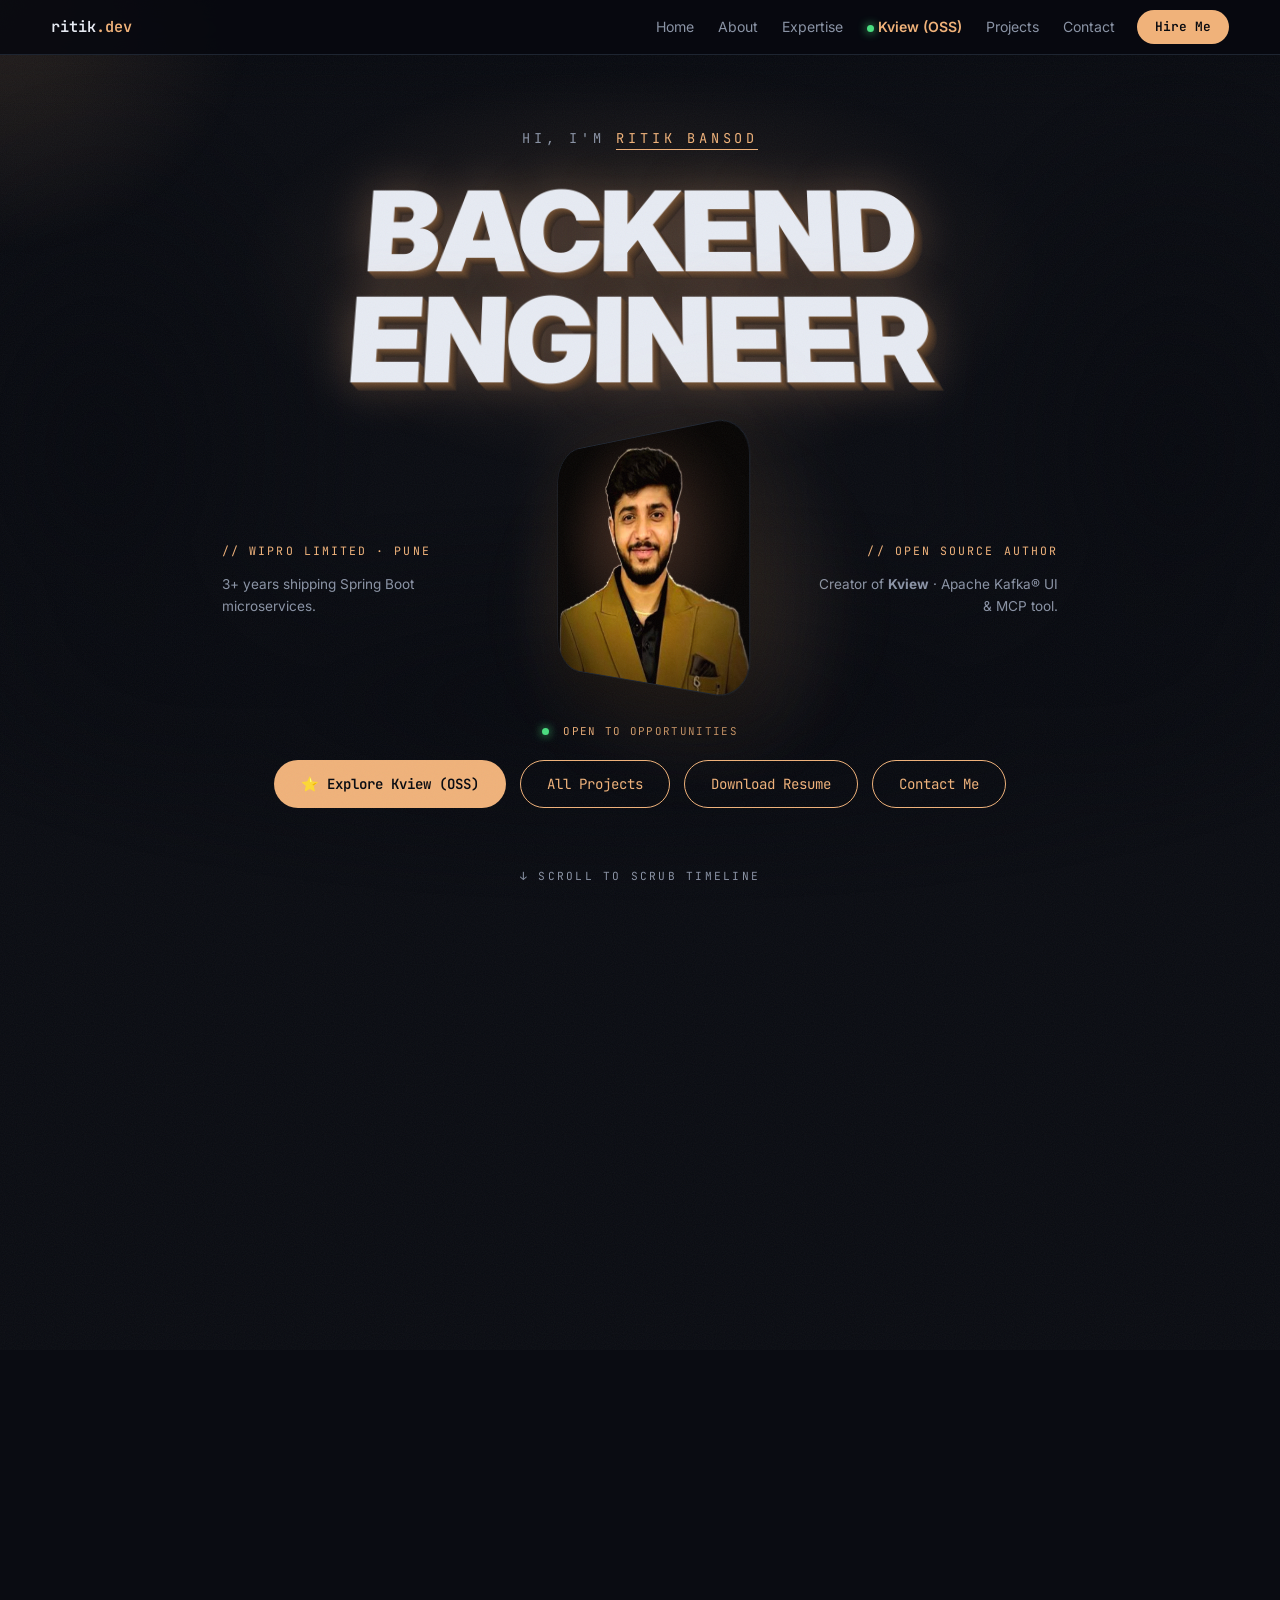
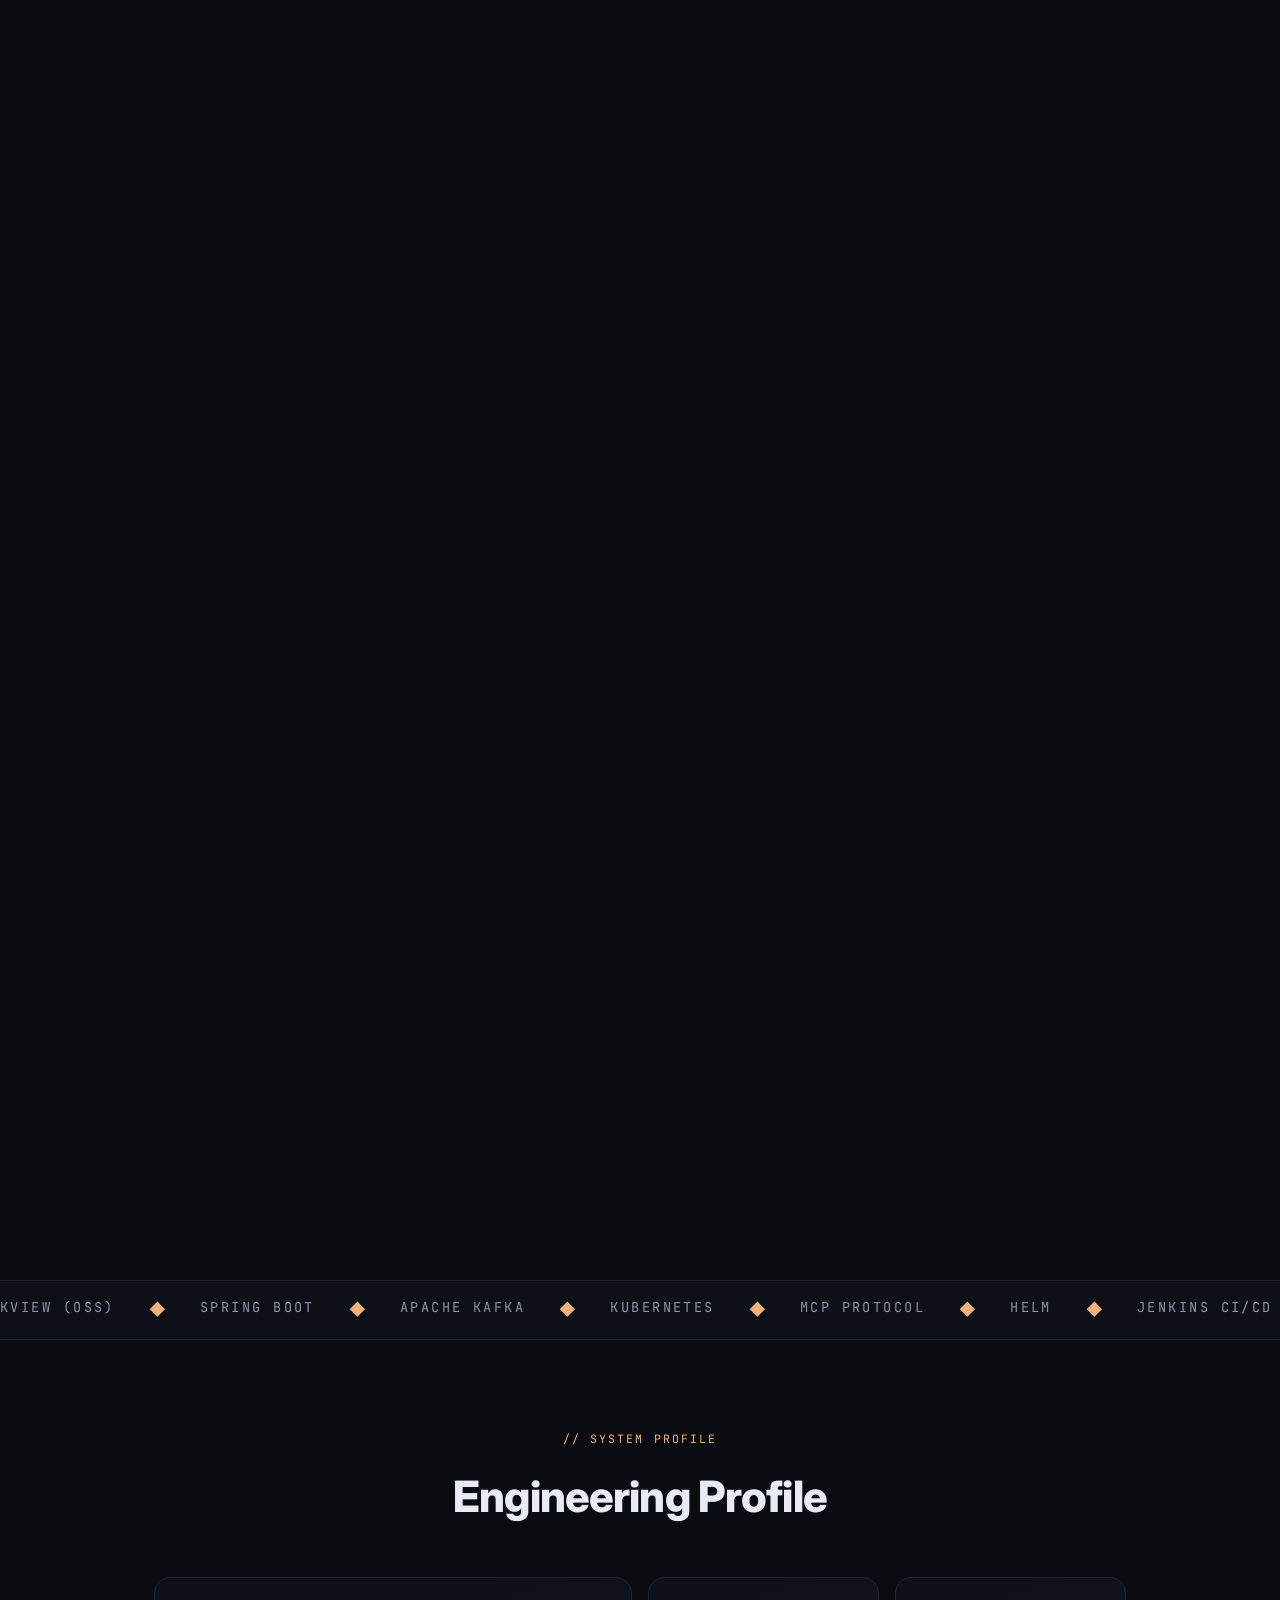
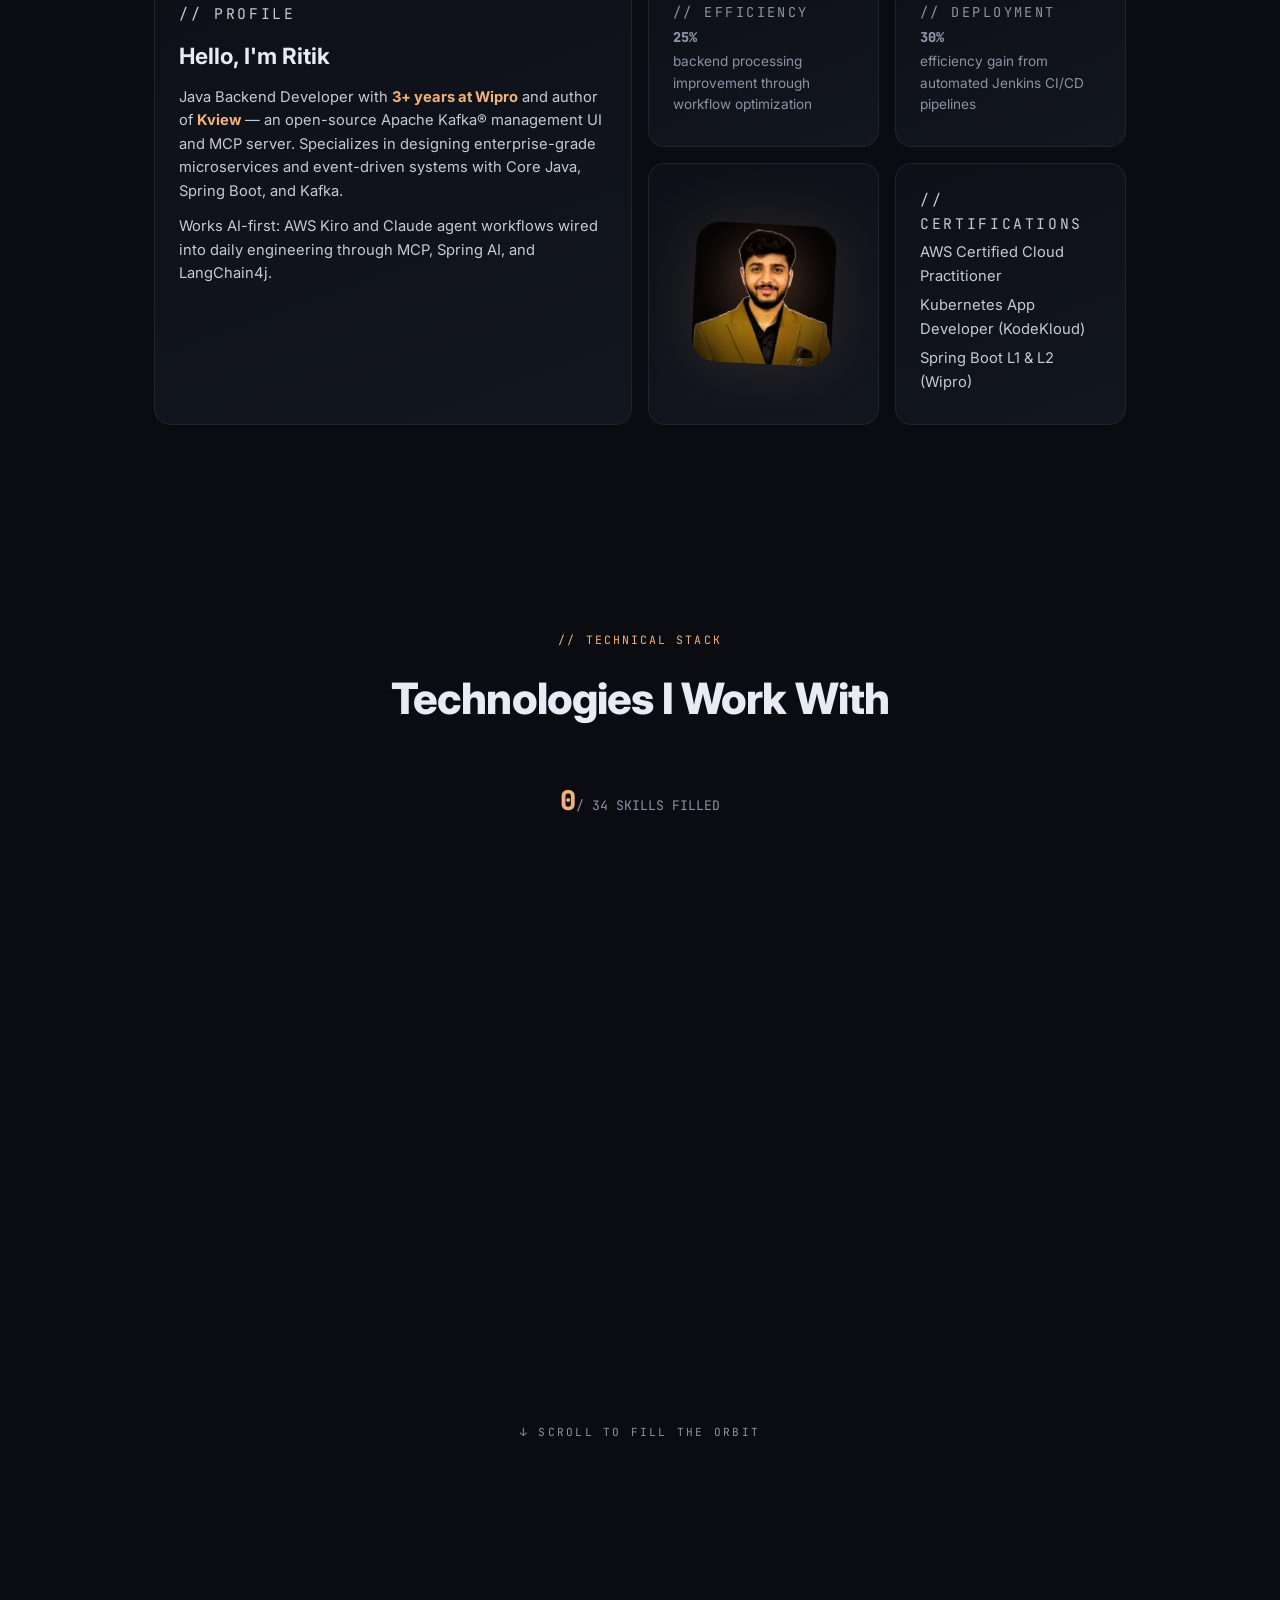
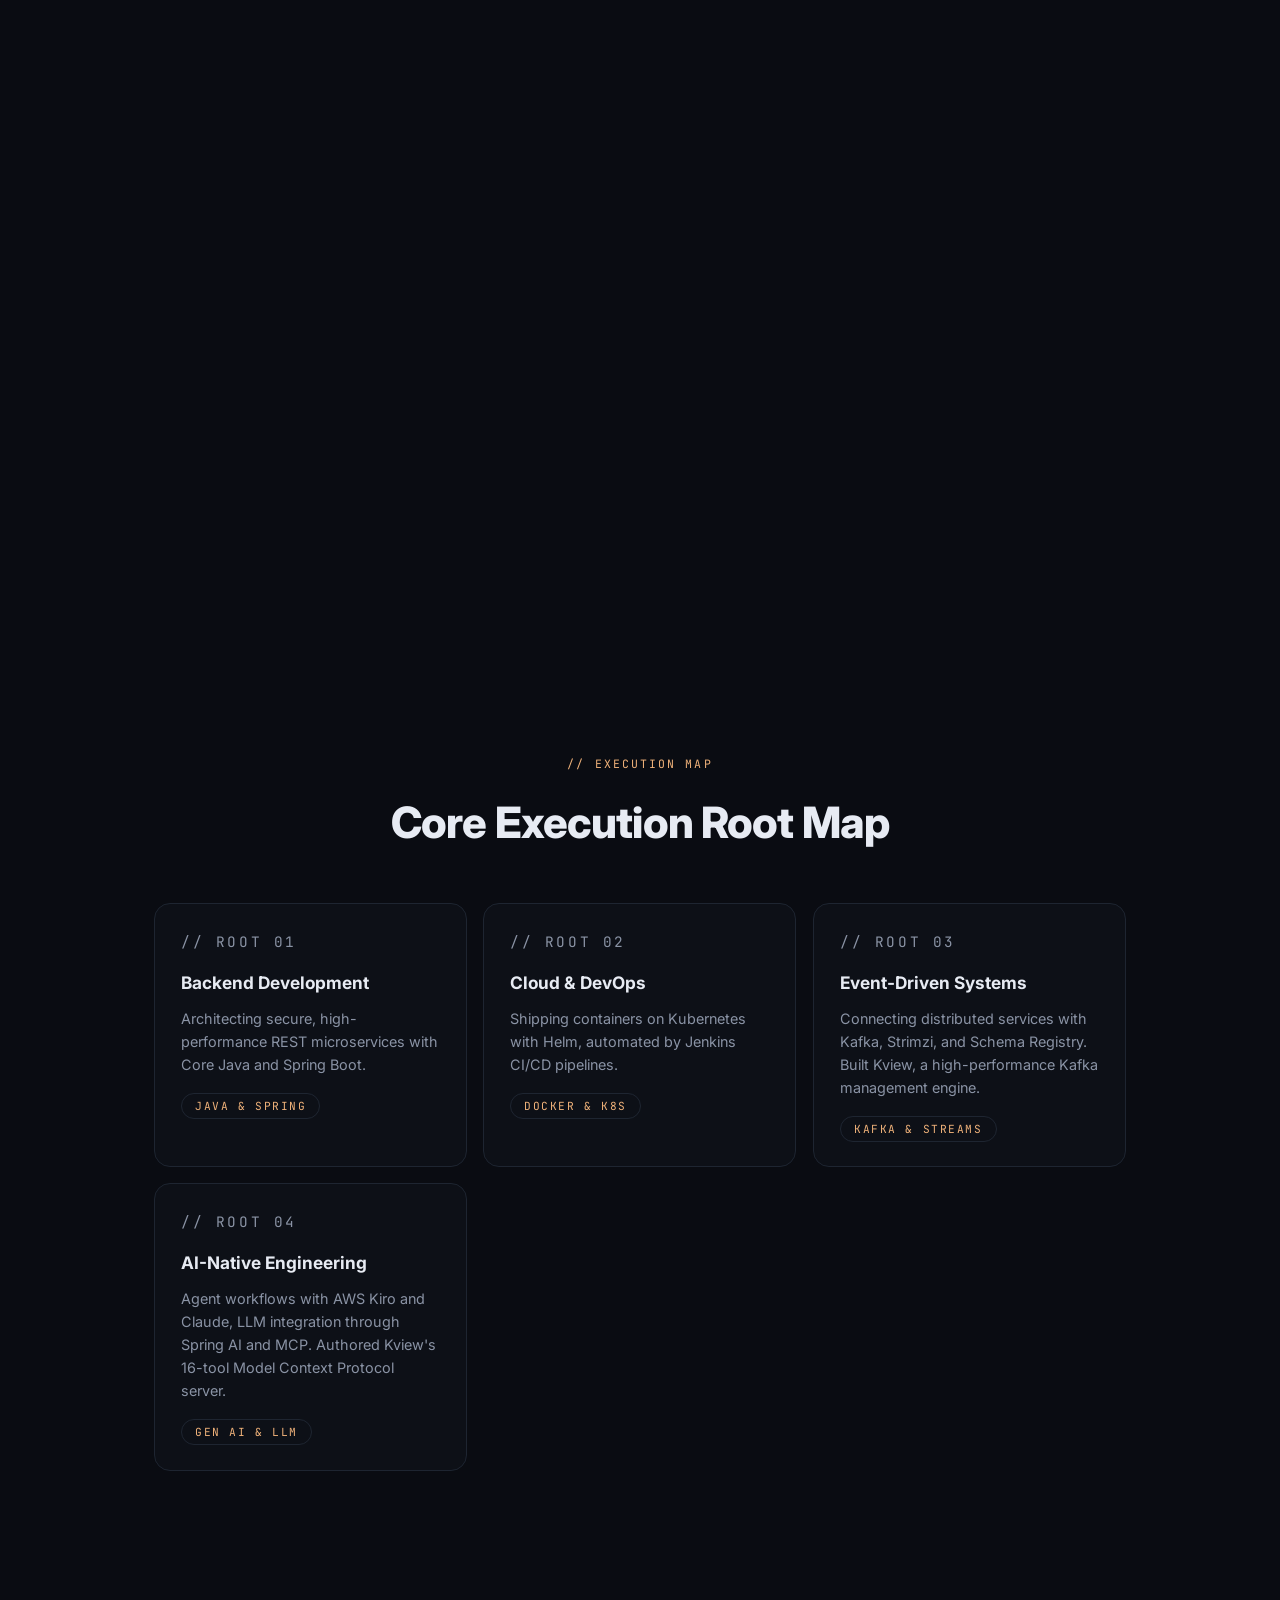
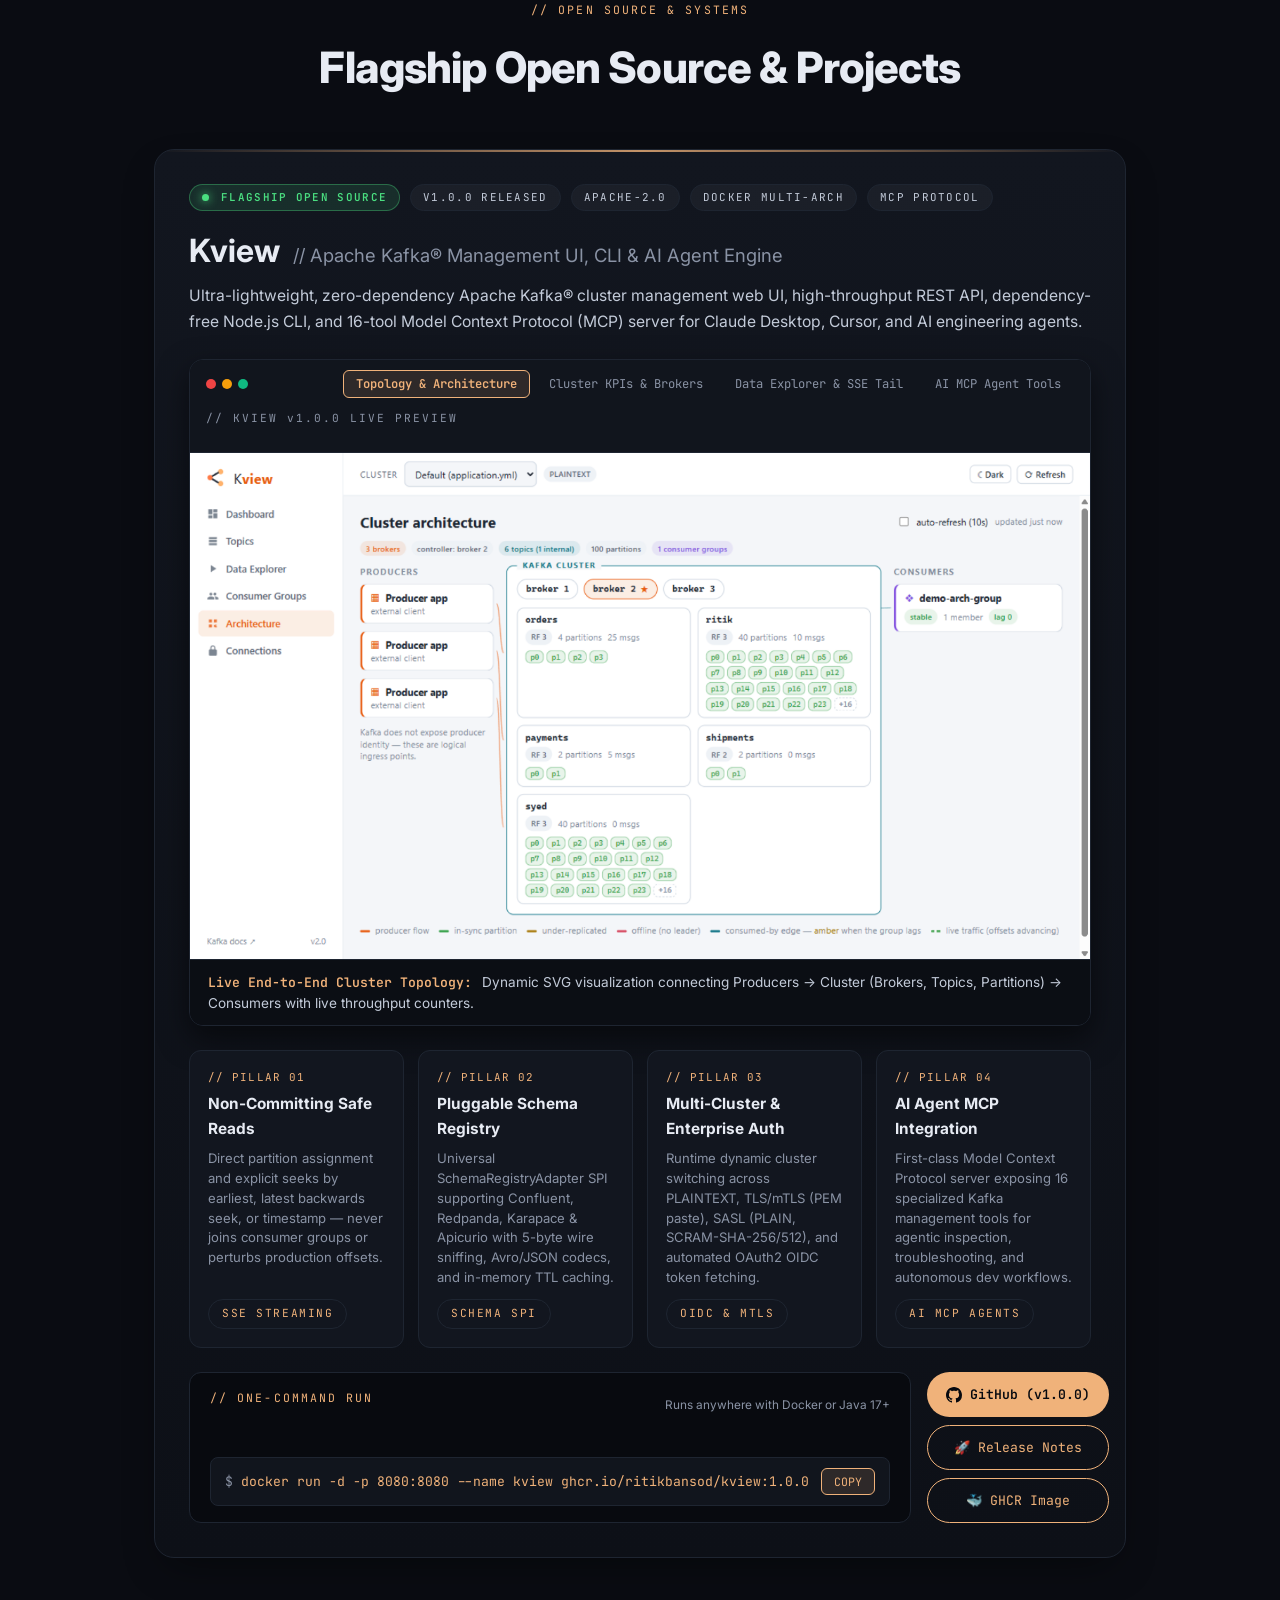
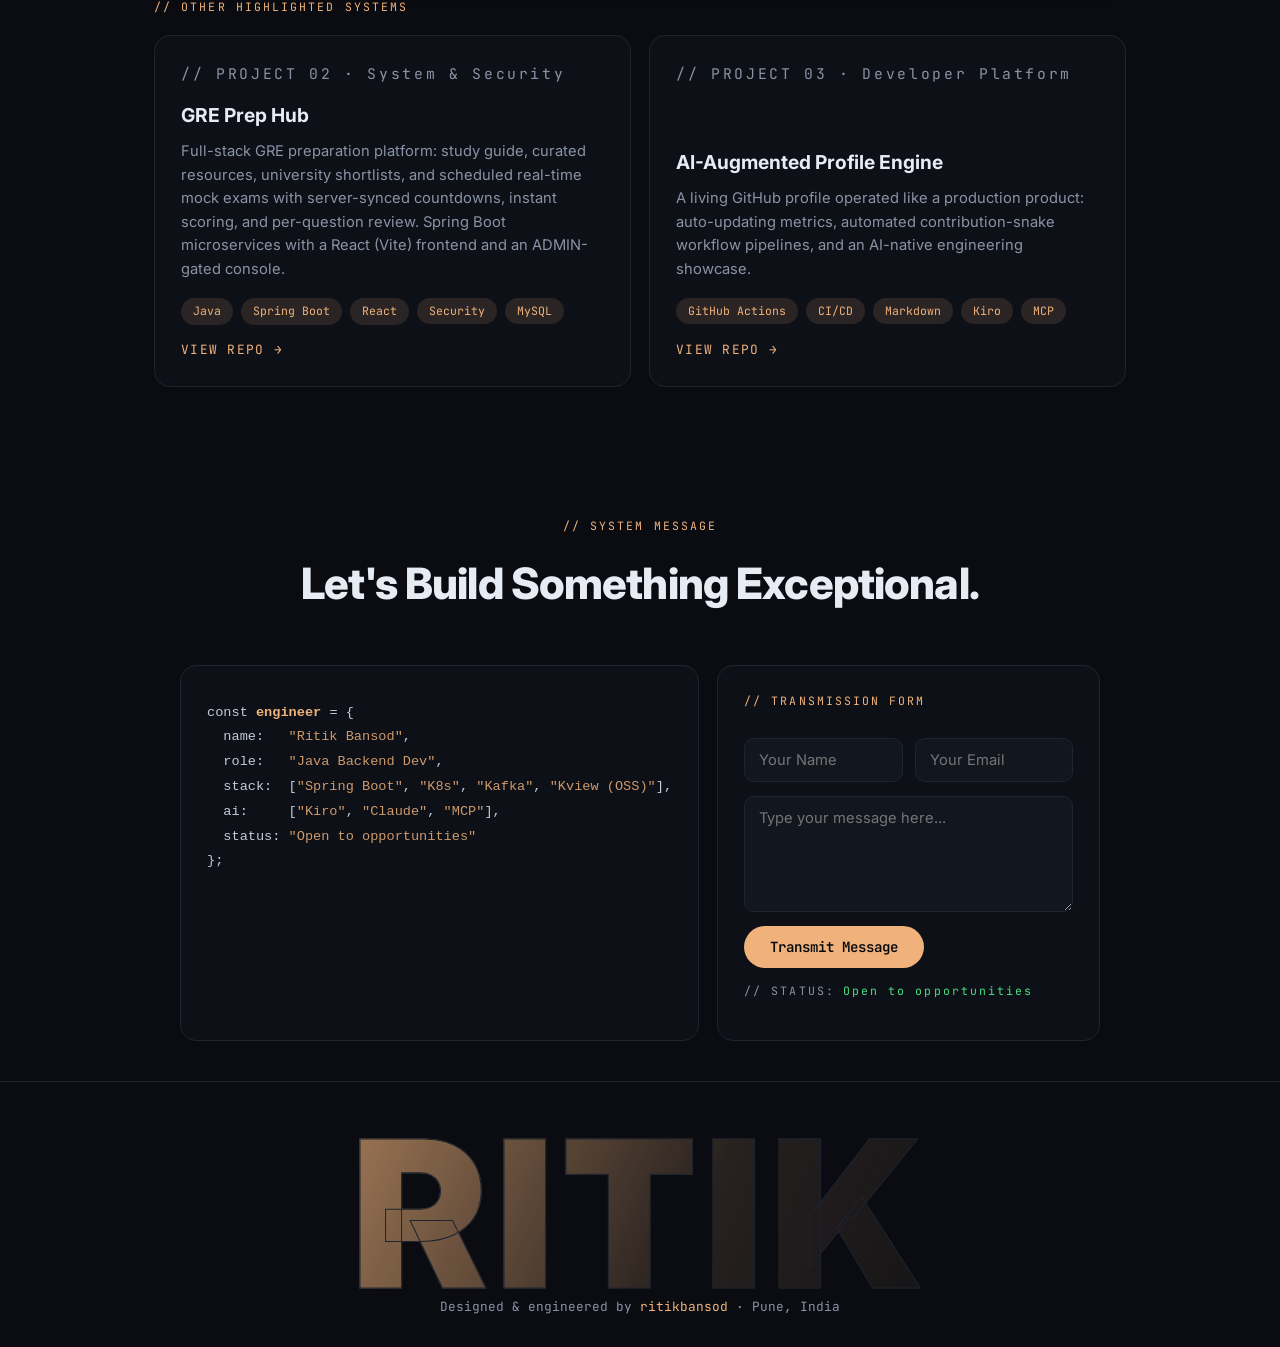
==== commit 1ec04cde: "refactor: eliminate wasted whitespace in Kview showcase card with balanced 4-column pillars and side" ====
--- a/index.html
+++ b/index.html
@@ -182,12 +182,98 @@
         </div>
 
         <div class="flagship-header">
-          <div class="flagship-title-wrap">
-            <h3 class="flagship-title">Kview <span class="dim-title">// Apache Kafka® Management UI, CLI &amp; AI Agent Engine</span></h3>
-            <p class="flagship-desc">
-              Ultra-lightweight, zero-dependency Apache Kafka® cluster management web UI, high-throughput REST API, dependency-free Node.js CLI, and 16-tool Model Context Protocol (MCP) server for Claude Desktop, Cursor, and AI engineering agents.
-            </p>
-          </div>
+          <h3 class="flagship-title">Kview <span class="dim-title">// Apache Kafka® Management UI, CLI &amp; AI Agent Engine</span></h3>
+          <p class="flagship-desc">
+            Ultra-lightweight, zero-dependency Apache Kafka® cluster management web UI, high-throughput REST API, dependency-free Node.js CLI, and 16-tool Model Context Protocol (MCP) server for Claude Desktop, Cursor, and AI engineering agents.
+          </p>
+        </div>
+
+        <!-- Interactive Screen Showcase -->
+        <div class="kview-screen-mockup">
+          <div class="mockup-bar">
+            <div class="mockup-dots" aria-hidden="true">
+              <span class="dot-red"></span>
+              <span class="dot-yellow"></span>
+              <span class="dot-green"></span>
+            </div>
+            <div class="mockup-tabs">
+              <button class="mockup-tab active" data-target="arch">Topology &amp; Architecture</button>
+              <button class="mockup-tab" data-target="dashboard">Cluster KPIs &amp; Brokers</button>
+              <button class="mockup-tab" data-target="explorer">Data Explorer &amp; SSE Tail</button>
+              <button class="mockup-tab" data-target="mcp">AI MCP Agent Tools</button>
+            </div>
+            <span class="mockup-status mono-label">// KVIEW v1.0.0 LIVE PREVIEW</span>
+          </div>
+
+          <div class="mockup-viewport">
+            <div class="mockup-slide active" id="slide-arch">
+              <img src="assets/kview-arch.png" alt="Kview Live Architecture Diagram">
+              <div class="slide-caption">
+                <span class="caption-title">Live End-to-End Cluster Topology:</span> Dynamic SVG visualization connecting Producers → Cluster (Brokers, Topics, Partitions) → Consumers with live throughput counters.
+              </div>
+            </div>
+            <div class="mockup-slide" id="slide-dashboard">
+              <img src="assets/kview-dashboard.png" alt="Kview Cluster Dashboard">
+              <div class="slide-caption">
+                <span class="caption-title">Real-Time Cluster Dashboard:</span> High-level KPIs, broker partition distribution balance, under-replicated / offline partition warnings, and consumer group status.
+              </div>
+            </div>
+            <div class="mockup-slide" id="slide-explorer">
+              <img src="assets/kview-explorer.png" alt="Kview Data Explorer">
+              <div class="slide-caption">
+                <span class="caption-title">Non-Committing Data Explorer:</span> Browse records via partition assignment seeks without rebalancing consumer groups; stream messages in real-time over Server-Sent Events (SSE).
+              </div>
+            </div>
+            <div class="mockup-slide" id="slide-mcp">
+              <img src="assets/kview-mcp.png" alt="Kview MCP Server">
+              <div class="slide-caption">
+                <span class="caption-title">16-Tool Model Context Protocol (MCP) Server:</span> Empowers AI agents in Claude Desktop, Cursor, and terminals to inspect Kafka brokers, analyze partition lag, and test produce payloads over JSON-RPC.
+              </div>
+            </div>
+          </div>
+        </div>
+
+        <!-- Engineering Architecture Pillars: Balanced 4-Column Grid -->
+        <div class="flagship-pillars">
+          <div class="pillar-card">
+            <div class="pillar-num">// PILLAR 01</div>
+            <h4>Non-Committing Safe Reads</h4>
+            <p>Direct partition assignment and explicit seeks by earliest, latest backwards seek, or timestamp — never joins consumer groups or perturbs production offsets.</p>
+            <span class="tagline-tag">SSE STREAMING</span>
+          </div>
+          <div class="pillar-card">
+            <div class="pillar-num">// PILLAR 02</div>
+            <h4>Pluggable Schema Registry</h4>
+            <p>Universal SchemaRegistryAdapter SPI supporting Confluent, Redpanda, Karapace &amp; Apicurio with 5-byte wire sniffing, Avro/JSON codecs, and in-memory TTL caching.</p>
+            <span class="tagline-tag">SCHEMA SPI</span>
+          </div>
+          <div class="pillar-card">
+            <div class="pillar-num">// PILLAR 03</div>
+            <h4>Multi-Cluster &amp; Enterprise Auth</h4>
+            <p>Runtime dynamic cluster switching across PLAINTEXT, TLS/mTLS (PEM paste), SASL (PLAIN, SCRAM-SHA-256/512), and automated OAuth2 OIDC token fetching.</p>
+            <span class="tagline-tag">OIDC &amp; MTLS</span>
+          </div>
+          <div class="pillar-card">
+            <div class="pillar-num">// PILLAR 04</div>
+            <h4>AI Agent MCP Integration</h4>
+            <p>First-class Model Context Protocol server exposing 16 specialized Kafka management tools for agentic inspection, troubleshooting, and autonomous dev workflows.</p>
+            <span class="tagline-tag">AI MCP AGENTS</span>
+          </div>
+        </div>
+
+        <!-- Bottom Row: Unified Quickstart Console (Left) + Actions (Right) -->
+        <div class="flagship-footer-row">
+          <div class="flagship-quickstart">
+            <div class="quickstart-header">
+              <span class="mono-label">// ONE-COMMAND RUN</span>
+              <span class="quickstart-hint">Runs anywhere with Docker or Java 17+</span>
+            </div>
+            <div class="quickstart-cmd">
+              <code><span class="prompt">$ </span>docker run -d -p 8080:8080 --name kview ghcr.io/ritikbansod/kview:1.0.0</code>
+              <button class="copy-btn" title="Copy to clipboard" onclick="navigator.clipboard.writeText('docker run -d -p 8080:8080 --name kview ghcr.io/ritikbansod/kview:1.0.0'); this.innerText='COPIED!'; setTimeout(() => this.innerText='COPY', 2000)">COPY</button>
+            </div>
+          </div>
+
           <div class="flagship-actions">
             <a class="btn solid" href="https://github.com/ritikbansod/kview" target="_blank" rel="noopener">
               <svg width="16" height="16" viewBox="0 0 16 16" fill="currentColor"><path d="M8 0C3.58 0 0 3.58 0 8c0 3.54 2.29 6.53 5.47 7.59.4.07.55-.17.55-.38 0-.19-.01-.82-.01-1.49-2.01.37-2.53-.49-2.69-.94-.09-.23-.48-.94-.82-1.13-.28-.15-.68-.52-.01-.53.63-.01 1.08.58 1.23.82.72 1.21 1.87.87 2.33.66.07-.52.28-.87.51-1.07-1.78-.2-3.64-.89-3.64-3.95 0-.87.31-1.59.82-2.15-.08-.2-.36-1.02.08-2.12 0 0 .67-.21 2.2.82.64-.18 1.32-.27 2-.27.68 0 1.36.09 2 .27 1.53-1.04 2.2-.82 2.2-.82.44 1.1.16 1.92.08 2.12.51.56.82 1.27.82 2.15 0 3.07-1.87 3.75-3.65 3.95.29.25.54.73.54 1.48 0 1.07-.01 1.93-.01 2.2 0 .21.15.46.55.38A8.013 8.013 0 0016 8c0-4.42-3.58-8-8-8z"/></svg>
@@ -201,92 +287,8 @@
             </a>
           </div>
         </div>
-
-        <!-- Interactive Screen Showcase -->
-        <div class="kview-screen-mockup">
-          <div class="mockup-bar">
-            <div class="mockup-dots" aria-hidden="true">
-              <span class="dot-red"></span>
-              <span class="dot-yellow"></span>
-              <span class="dot-green"></span>
-            </div>
-            <div class="mockup-tabs">
-              <button class="mockup-tab active" data-target="arch">Topology &amp; Architecture</button>
-              <button class="mockup-tab" data-target="dashboard">Cluster KPIs &amp; Brokers</button>
-              <button class="mockup-tab" data-target="explorer">Data Explorer &amp; SSE Tail</button>
-              <button class="mockup-tab" data-target="mcp">AI MCP Agent Tools</button>
-            </div>
-            <span class="mockup-status mono-label">// KVIEW v1.0.0 LIVE PREVIEW</span>
-          </div>
-
-          <div class="mockup-viewport">
-            <div class="mockup-slide active" id="slide-arch">
-              <img src="assets/kview-arch.png" alt="Kview Live Architecture Diagram" loading="lazy">
-              <div class="slide-caption">
-                <span class="caption-title">Live End-to-End Cluster Topology:</span> Dynamic SVG visualization connecting Producers → Cluster (Brokers, Topics, Partitions) → Consumers with live throughput counters.
-              </div>
-            </div>
-            <div class="mockup-slide" id="slide-dashboard">
-              <img src="assets/kview-dashboard.png" alt="Kview Cluster Dashboard" loading="lazy">
-              <div class="slide-caption">
-                <span class="caption-title">Real-Time Cluster Dashboard:</span> High-level KPIs, broker partition distribution balance, under-replicated / offline partition warnings, and consumer group status.
-              </div>
-            </div>
-            <div class="mockup-slide" id="slide-explorer">
-              <img src="assets/kview-explorer.png" alt="Kview Data Explorer" loading="lazy">
-              <div class="slide-caption">
-                <span class="caption-title">Non-Committing Data Explorer:</span> Browse records via partition assignment seeks without rebalancing consumer groups; stream messages in real-time over Server-Sent Events (SSE).
-              </div>
-            </div>
-            <div class="mockup-slide" id="slide-mcp">
-              <img src="assets/kview-mcp.png" alt="Kview MCP Server" loading="lazy">
-              <div class="slide-caption">
-                <span class="caption-title">16-Tool Model Context Protocol (MCP) Server:</span> Empowers AI agents in Claude Desktop, Cursor, and terminals to inspect Kafka brokers, analyze partition lag, and test produce payloads over JSON-RPC.
-              </div>
-            </div>
-          </div>
-        </div>
-
-        <!-- Engineering Architecture Pillars -->
-        <div class="flagship-pillars">
-          <div class="pillar-card">
-            <div class="pillar-num">// PILLAR 01</div>
-            <h4>Non-Committing Safe Reads</h4>
-            <p>Direct partition assignment and explicit seeks by earliest, latest backwards seek, or timestamp — never joins consumer groups or perturbs production offsets.</p>
-            <span class="tagline-tag">SSE STREAMING</span>
-          </div>
-          <div class="pillar-card">
-            <div class="pillar-num">// PILLAR 02</div>
-            <h4>Pluggable Schema Registry</h4>
-            <p>Universal SchemaRegistryAdapter SPI supporting Confluent, Redpanda, Karapace &amp; Apicurio with 5-byte wire sniffing, Avro/JSON codecs, and in-memory TTL caching.</p>
-            <span class="tagline-tag">SCHEMA SPI</span>
-          </div>
-          <div class="pillar-card">
-            <div class="pillar-num">// PILLAR 03</div>
-            <h4>Multi-Cluster &amp; Enterprise Auth</h4>
-            <p>Runtime dynamic cluster switching across PLAINTEXT, TLS/mTLS (PEM paste), SASL (PLAIN, SCRAM-SHA-256/512), and automated OAuth2 OIDC token fetching.</p>
-            <span class="tagline-tag">OIDC &amp; MTLS</span>
-          </div>
-          <div class="pillar-card">
-            <div class="pillar-num">// PILLAR 04</div>
-            <h4>AI Agent MCP Integration</h4>
-            <p>First-class Model Context Protocol server exposing 16 specialized Kafka management tools for agentic inspection, troubleshooting, and autonomous dev workflows.</p>
-            <span class="tagline-tag">AI MCP AGENTS</span>
-          </div>
-        </div>
-
-        <!-- Quick Launch Console Box -->
-        <div class="flagship-quickstart">
-          <div class="quickstart-header">
-            <span class="mono-label">// ONE-COMMAND RUN</span>
-            <span class="quickstart-hint">Runs anywhere with Docker or Java 17+</span>
-          </div>
-          <div class="quickstart-cmd">
-            <code><span class="prompt">$ </span>docker run -d -p 8080:8080 --name kview ghcr.io/ritikbansod/kview:1.0.0</code>
-            <button class="copy-btn" title="Copy to clipboard" onclick="navigator.clipboard.writeText('docker run -d -p 8080:8080 --name kview ghcr.io/ritikbansod/kview:1.0.0'); this.innerText='COPIED!'; setTimeout(() => this.innerText='COPY', 2000)">COPY</button>
-          </div>
-        </div>
       </article>
+
 
       <!-- Secondary Projects Sub-Header -->
       <div class="secondary-projects-header">
--- a/style.css
+++ b/style.css
@@ -584,19 +584,12 @@
 }
 
 .flagship-header {
-  display: flex;
-  justify-content: space-between;
-  align-items: flex-start;
-  gap: 24px;
-  margin-bottom: 26px;
-}
-.flagship-title-wrap {
-  flex: 1;
+  margin-bottom: 24px;
 }
 .flagship-title {
-  font-size: clamp(1.4rem, 2.5vw, 1.9rem);
+  font-size: clamp(1.4rem, 2.5vw, 2rem);
   color: var(--text);
-  margin-bottom: 10px;
+  margin-bottom: 12px;
   line-height: 1.25;
 }
 .flagship-title .dim-title {
@@ -610,19 +603,6 @@
   font-size: 0.98rem;
   color: var(--bone);
   line-height: 1.65;
-  max-width: 820px;
-}
-.flagship-actions {
-  display: flex;
-  flex-wrap: wrap;
-  gap: 10px;
-  align-items: center;
-}
-.flagship-actions .btn {
-  display: inline-flex;
-  align-items: center;
-  gap: 8px;
-  white-space: nowrap;
 }
 
 /* Screen mockup container */
@@ -631,7 +611,7 @@
   border: 1px solid var(--border);
   border-radius: 14px;
   overflow: hidden;
-  margin: 28px 0;
+  margin: 24px 0;
   box-shadow: 0 12px 30px rgba(0, 0, 0, 0.5);
 }
 .mockup-bar {
@@ -693,7 +673,6 @@
 .mockup-viewport {
   position: relative;
   background: #06080C;
-  min-height: 280px;
 }
 .mockup-slide {
   display: none;
@@ -708,9 +687,7 @@
   width: 100%;
   height: auto;
   display: block;
-  max-height: 540px;
-  object-fit: cover;
-  object-position: top;
+  object-fit: contain;
   border-bottom: 1px solid var(--border);
 }
 .slide-caption {
@@ -718,7 +695,6 @@
   font-size: 0.85rem;
   color: var(--bone);
   background: #0B0E14;
-  border-top: 1px solid rgba(255, 255, 255, 0.04);
   line-height: 1.5;
 }
 .slide-caption .caption-title {
@@ -729,12 +705,12 @@
   font-size: 0.82rem;
 }
 
-/* Pillars grid */
+/* Pillars grid: balanced 4 columns on desktop, 2 on tablet, 1 on mobile */
 .flagship-pillars {
   display: grid;
-  grid-template-columns: repeat(auto-fit, minmax(240px, 1fr));
-  gap: 16px;
-  margin: 28px 0;
+  grid-template-columns: repeat(4, 1fr);
+  gap: 14px;
+  margin: 24px 0;
 }
 .pillar-card {
   background: var(--panel);
@@ -742,6 +718,8 @@
   border-radius: 12px;
   padding: 18px;
   transition: transform 0.2s ease, border-color 0.3s ease;
+  display: flex;
+  flex-direction: column;
 }
 .pillar-card:hover {
   transform: translateY(-3px);
@@ -755,26 +733,38 @@
   margin-bottom: 6px;
 }
 .pillar-card h4 {
-  font-size: 0.98rem;
+  font-size: 0.96rem;
   color: var(--text);
   margin-bottom: 8px;
 }
 .pillar-card p {
-  font-size: 0.84rem;
+  font-size: 0.82rem;
   color: var(--bone-dim);
-  line-height: 1.55;
+  line-height: 1.5;
   margin-bottom: 12px;
-}
-
-/* Quickstart console box */
+  flex: 1;
+}
+.pillar-card .tagline-tag {
+  align-self: flex-start;
+}
+
+/* Bottom footer row: Quickstart + Actions aligned side-by-side */
+.flagship-footer-row {
+  display: grid;
+  grid-template-columns: 1.35fr 1fr;
+  gap: 16px;
+  align-items: stretch;
+  margin-top: 24px;
+}
 .flagship-quickstart {
   background: #080A0F;
   border: 1px solid var(--border);
   border-radius: 12px;
-  padding: 14px 18px;
+  padding: 16px 20px;
   display: flex;
   flex-direction: column;
-  gap: 8px;
+  justify-content: space-between;
+  gap: 10px;
 }
 .quickstart-header {
   display: flex;
@@ -784,7 +774,7 @@
   flex-wrap: wrap;
 }
 .quickstart-hint {
-  font-size: 0.76rem;
+  font-size: 0.74rem;
   color: var(--bone-dim);
 }
 .quickstart-cmd {
@@ -794,12 +784,12 @@
   background: #11151D;
   border: 1px solid var(--border);
   border-radius: 8px;
-  padding: 8px 14px;
+  padding: 10px 14px;
   gap: 12px;
 }
 .quickstart-cmd code {
   font-family: var(--mono);
-  font-size: 0.84rem;
+  font-size: 0.82rem;
   color: var(--accent);
   overflow-x: auto;
   white-space: nowrap;
@@ -813,7 +803,7 @@
   color: var(--accent);
   border: 1px solid var(--accent);
   border-radius: 6px;
-  padding: 4px 10px;
+  padding: 5px 12px;
   font-family: var(--mono);
   font-size: 0.72rem;
   cursor: pointer;
@@ -825,9 +815,26 @@
   color: var(--bg);
 }
 
+.flagship-actions {
+  display: flex;
+  flex-direction: column;
+  justify-content: space-between;
+  gap: 8px;
+}
+.flagship-actions .btn {
+  display: inline-flex;
+  align-items: center;
+  justify-content: center;
+  gap: 8px;
+  white-space: nowrap;
+  padding: 11px 18px;
+  font-size: 0.82rem;
+}
+
 .secondary-projects-header {
   margin: 36px 0 18px;
 }
+
 
 .projects-grid {
   display: grid;
@@ -1011,13 +1018,23 @@
   .bio { grid-column: 1 / -1; }
   .contact-grid { grid-template-columns: 1fr; }
   .flagship-card { padding: 20px; }
-  .flagship-header { flex-direction: column; gap: 16px; }
+  .flagship-pillars { grid-template-columns: 1fr; }
+  .flagship-footer-row { grid-template-columns: 1fr; }
+  .flagship-actions { flex-direction: column; }
+  .flagship-actions .btn { width: 100%; }
   .mockup-bar { flex-direction: column; align-items: flex-start; }
   .mockup-status { display: none; }
-  .flagship-pillars { grid-template-columns: 1fr; }
   .quickstart-cmd { flex-direction: column; align-items: flex-start; }
   .copy-btn { align-self: flex-end; }
 }
+
+@media (min-width: 761px) and (max-width: 960px) {
+  .flagship-pillars { grid-template-columns: repeat(2, 1fr); }
+  .flagship-footer-row { grid-template-columns: 1fr; }
+  .flagship-actions { flex-direction: row; flex-wrap: wrap; }
+  .flagship-actions .btn { flex: 1; }
+}
+
 
 /* ---------- accessibility: reduced motion ---------- */
 @media (prefers-reduced-motion: reduce) {
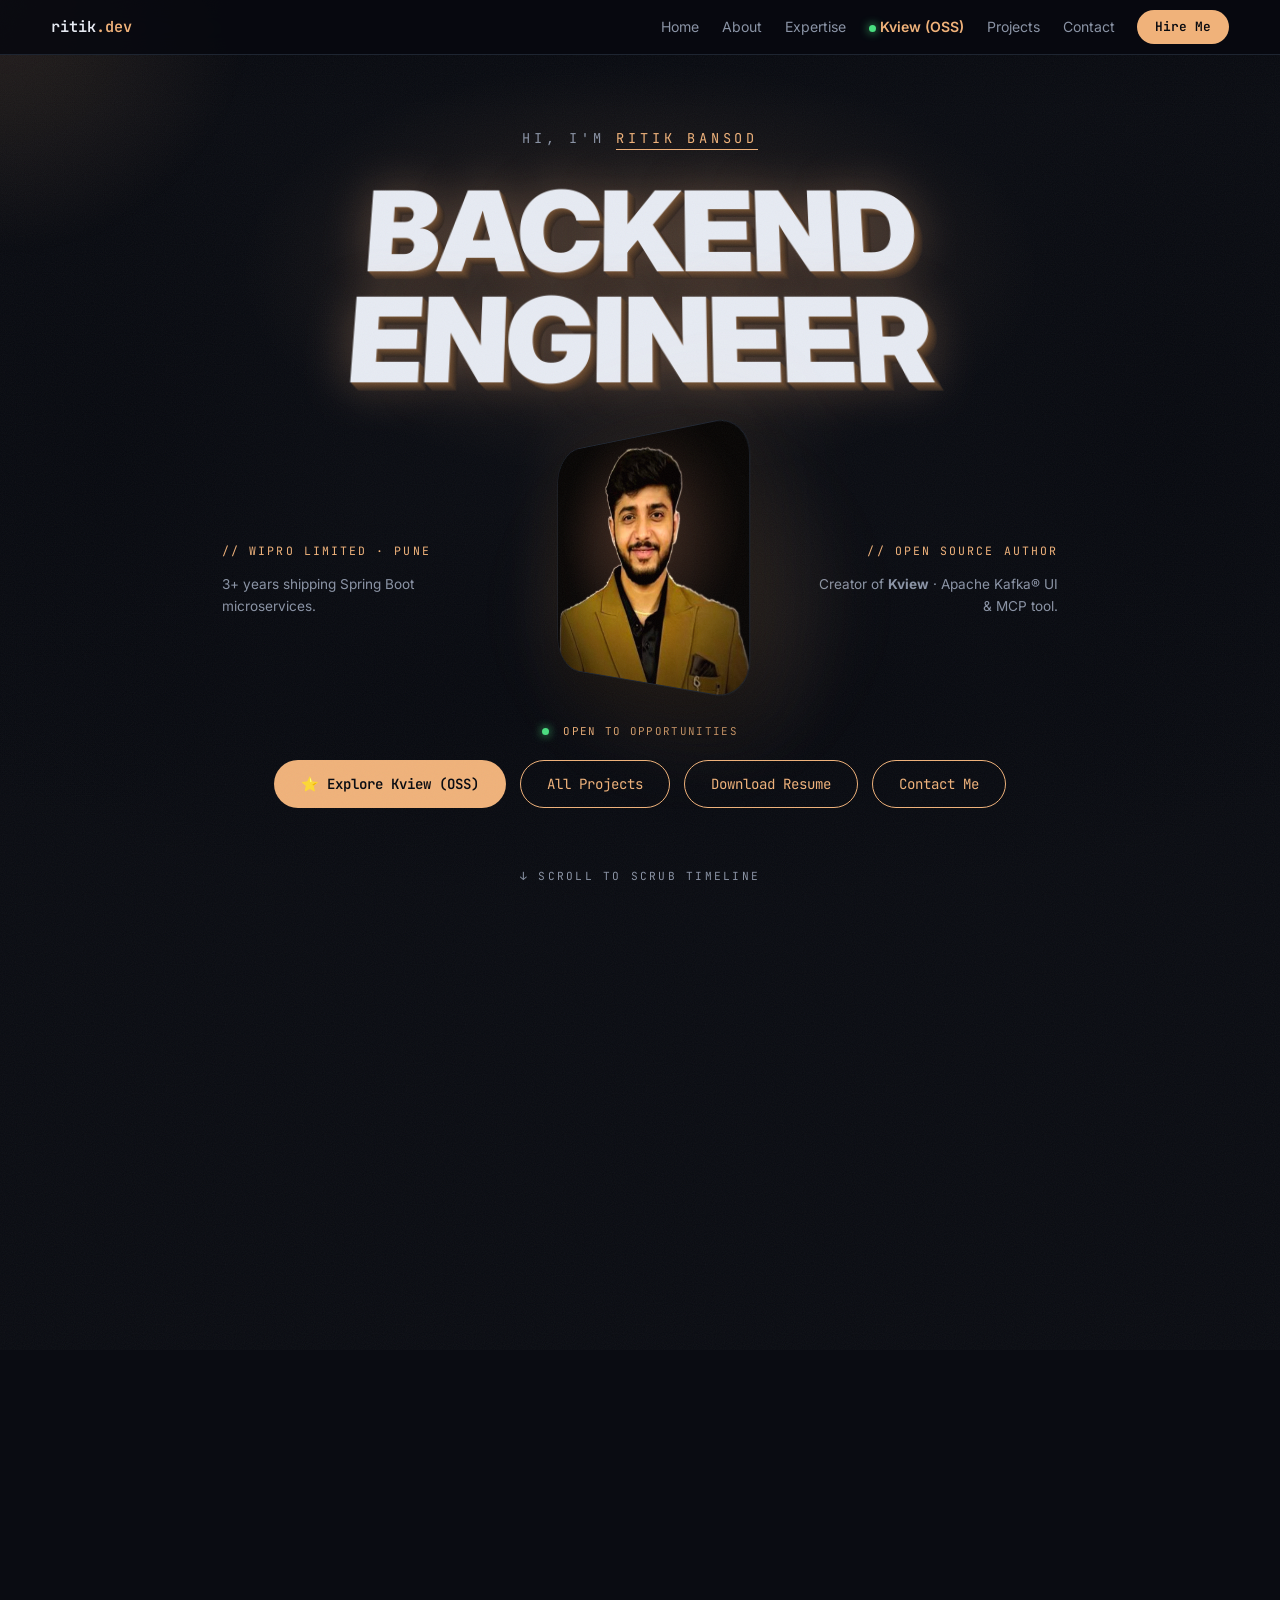
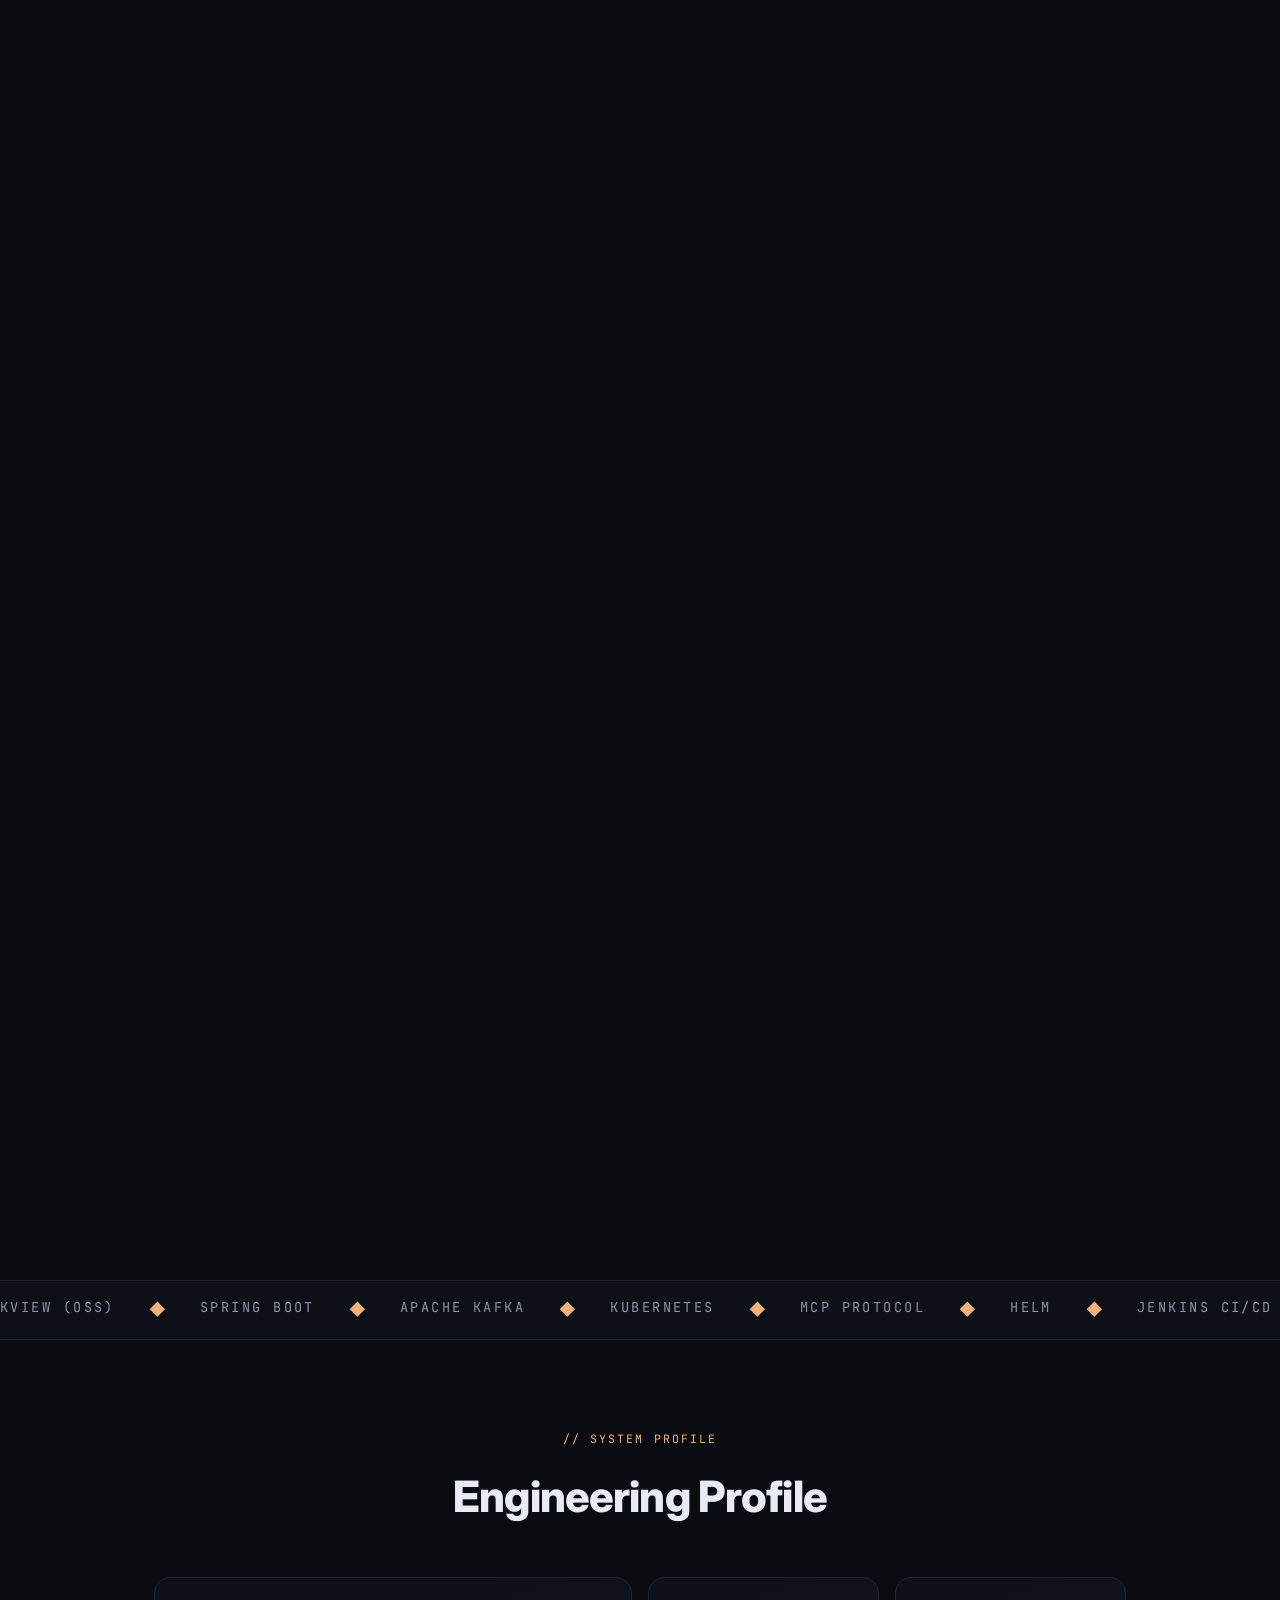
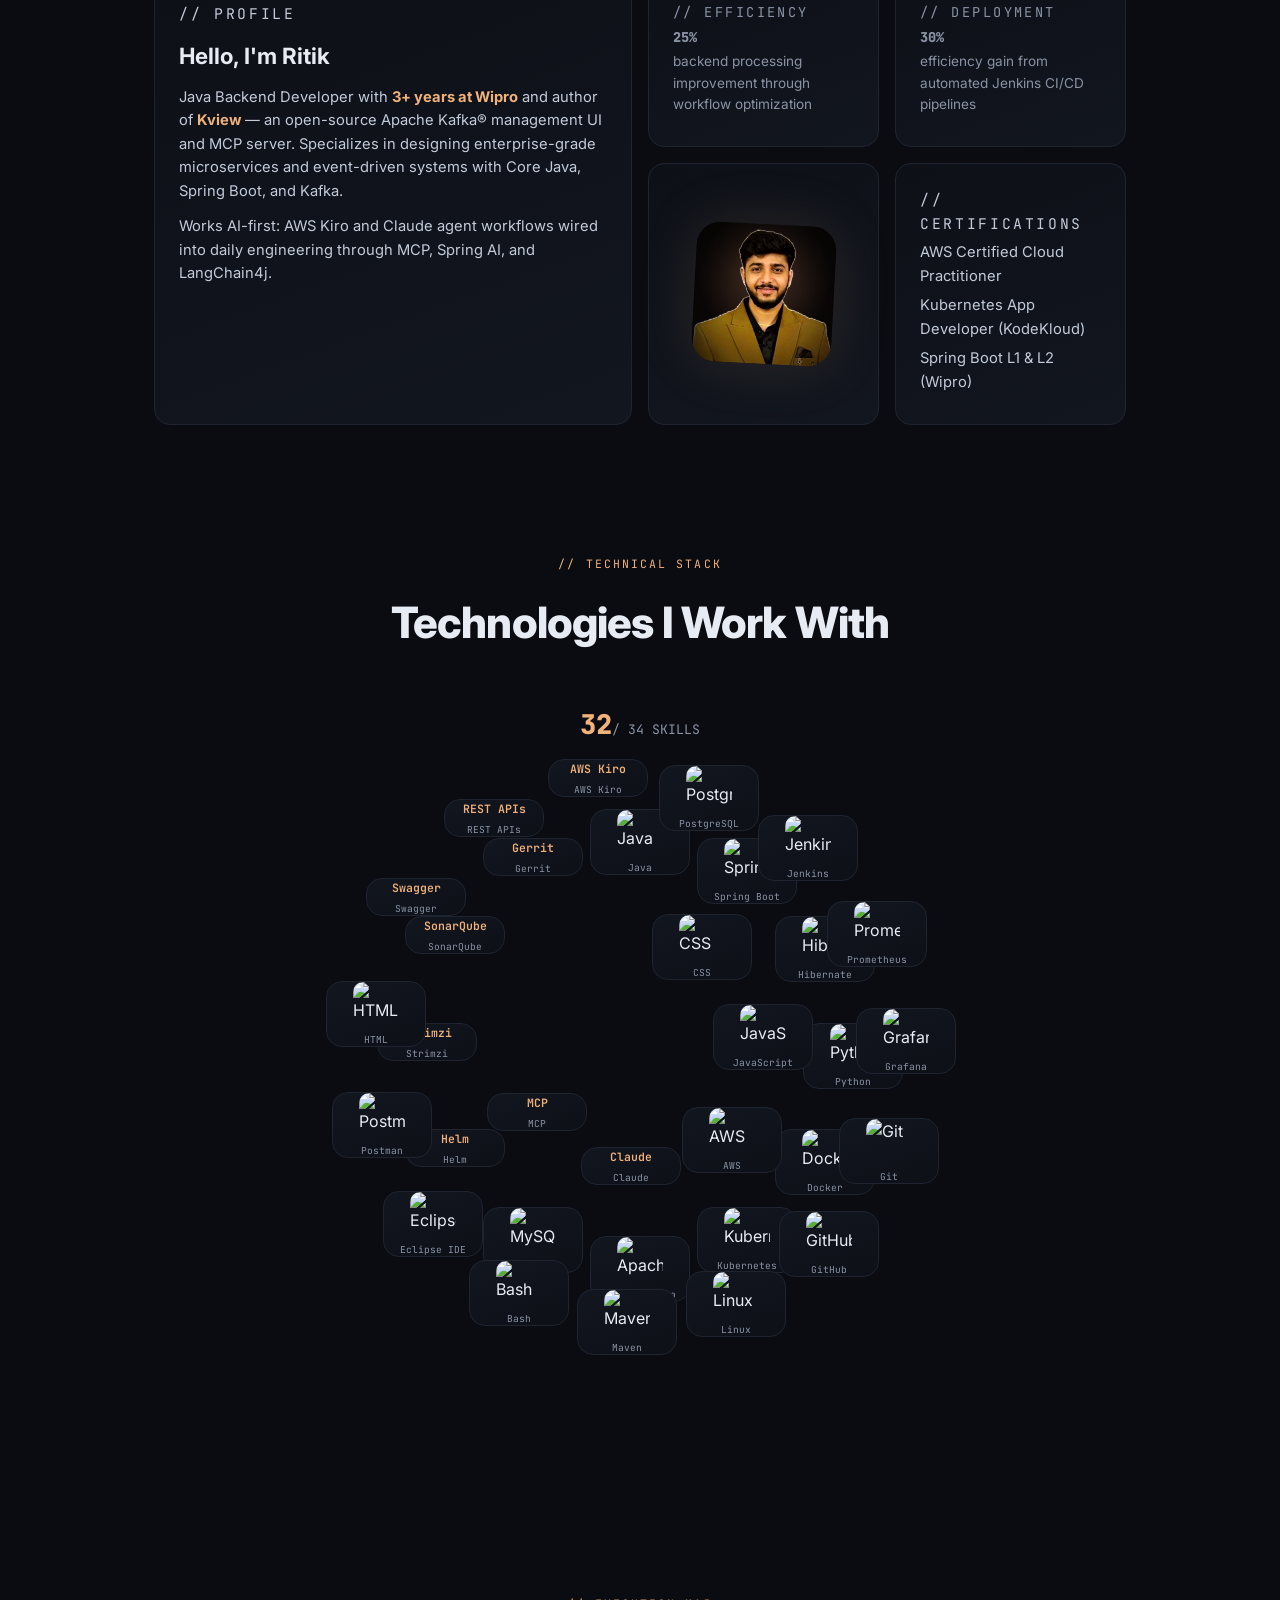
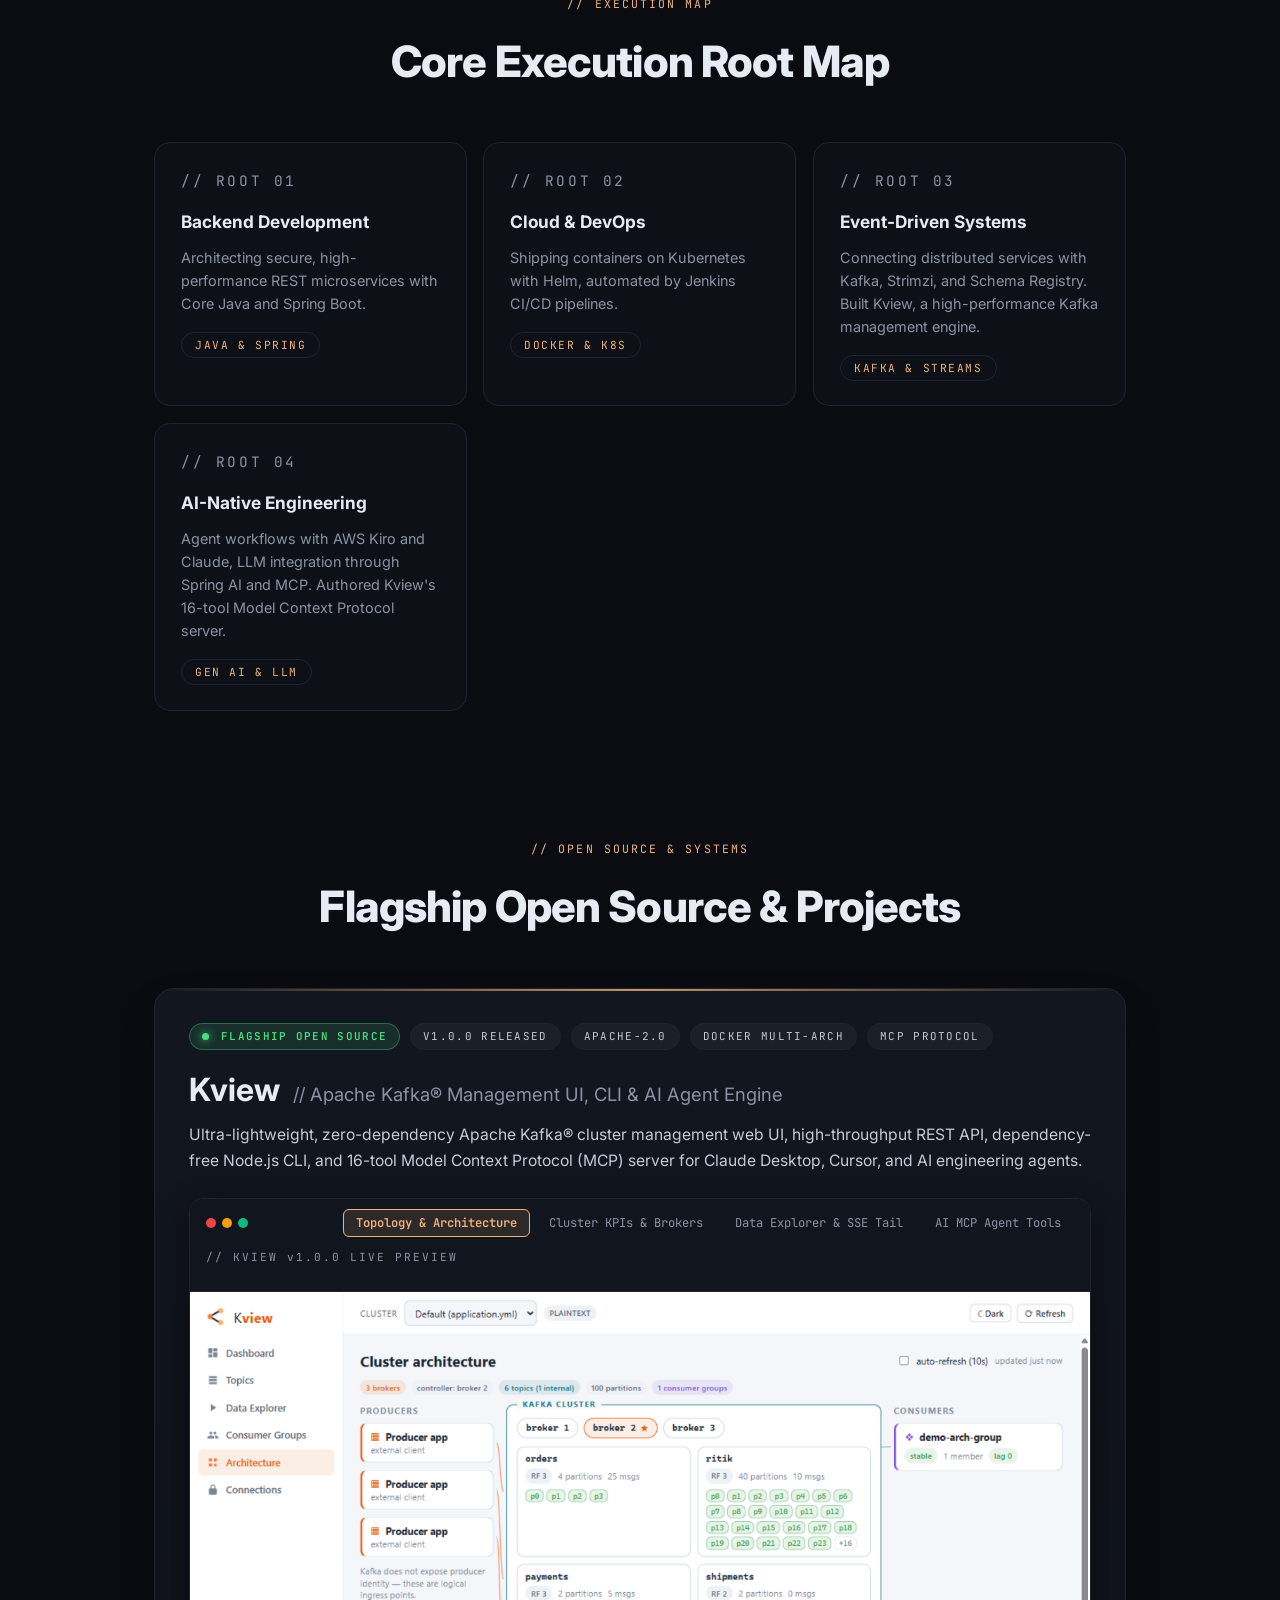
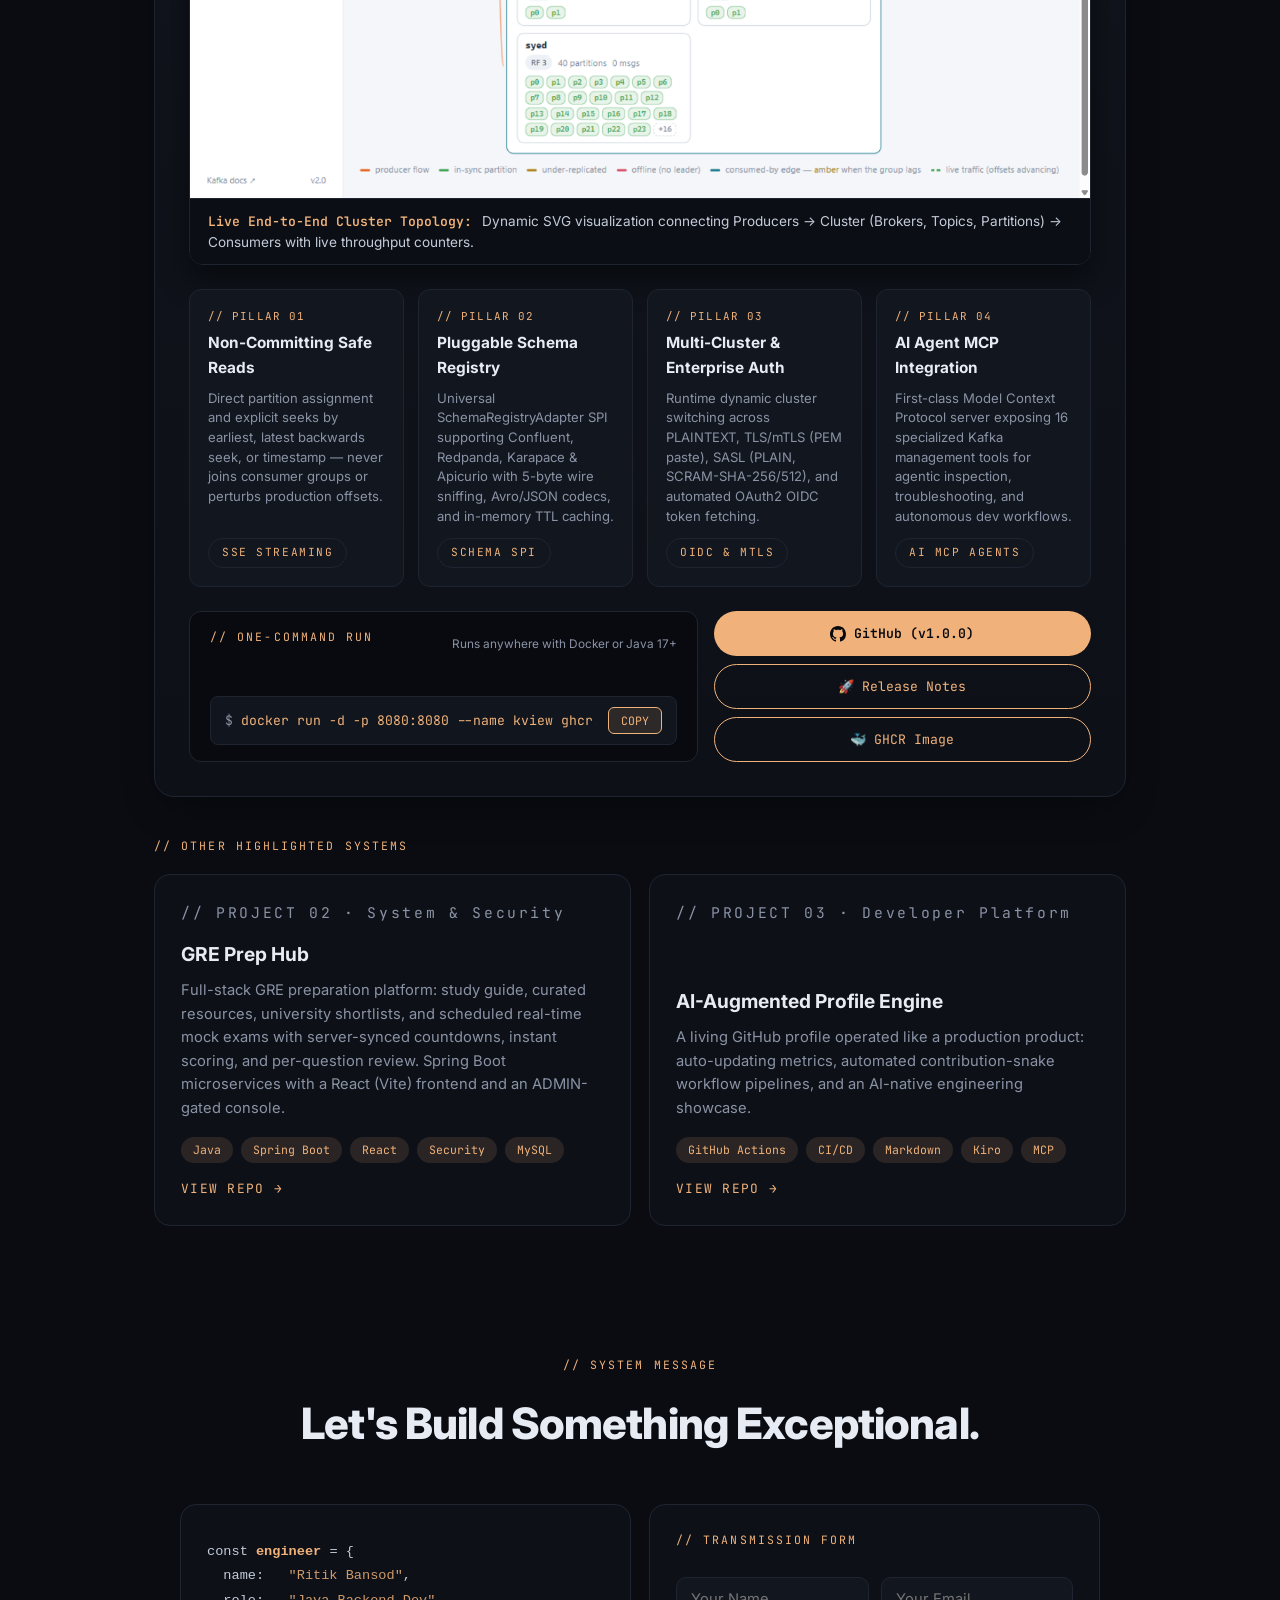
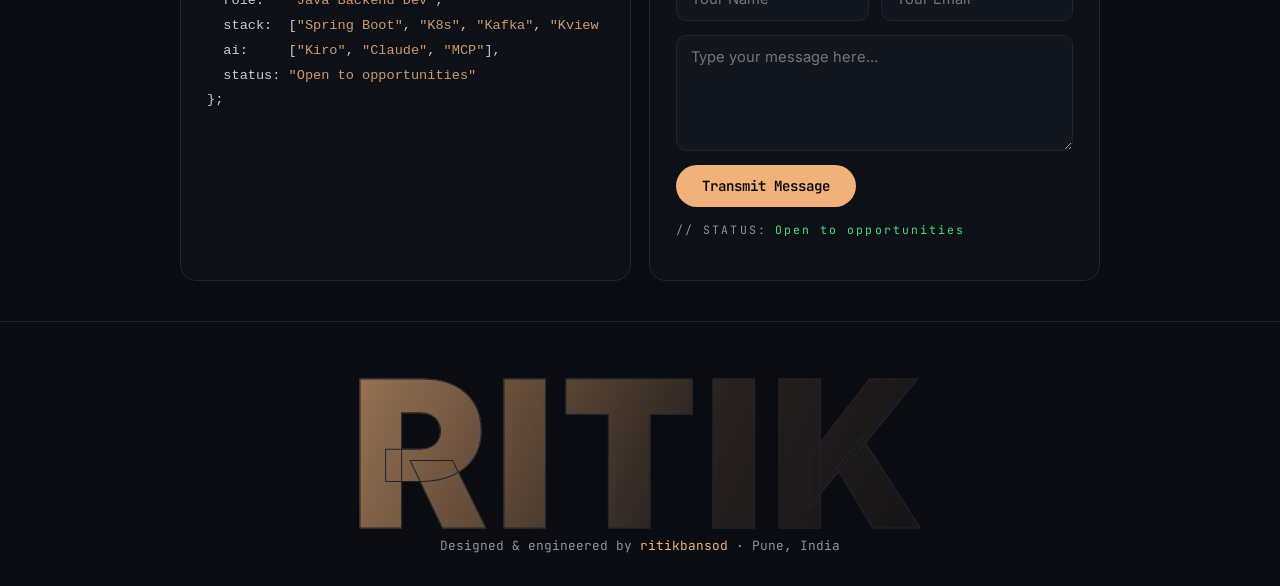
==== commit 199d0d05: "Chakra orbit: wheel spins 210deg and skills fill around it on entry; overlap-proof sizing" ====
--- a/index.html
+++ b/index.html
@@ -121,16 +121,13 @@
       </div>
     </section>
 
-    <!-- tech stack: scroll-filled skill orbit -->
+    <!-- tech stack: chakra orbit -->
     <section id="stack">
-      <div class="stack-pin">
-        <p class="mono-label center">// TECHNICAL STACK</p>
-        <h2 class="big-title">Technologies I Work With</h2>
-        <div class="orbit-count-line"><span id="orbit-count">0</span><span class="orbit-of">/ 34 SKILLS FILLED</span></div>
-        <div class="orbit-stage">
-          <div class="orbit" id="orbit"></div>
-        </div>
-        <p class="scroll-hint" id="orbit-hint">&darr; SCROLL TO FILL THE ORBIT</p>
+      <p class="mono-label center">// TECHNICAL STACK</p>
+      <h2 class="big-title">Technologies I Work With</h2>
+      <div class="orbit-count-line"><span id="orbit-count">0</span><span class="orbit-of">/ 34 SKILLS</span></div>
+      <div class="orbit-stage">
+        <div class="orbit" id="orbit"></div>
       </div>
     </section>
 
--- a/style.css
+++ b/style.css
@@ -21,7 +21,10 @@
 }
 
 * { margin: 0; padding: 0; box-sizing: border-box; }
-html { scroll-behavior: smooth; }
+html {
+  scroll-behavior: smooth;
+  overflow-x: hidden;
+}
 
 body {
   background: var(--bg);
@@ -29,6 +32,7 @@
   font-family: var(--sans);
   line-height: 1.6;
   overflow-x: hidden;
+  max-width: 100vw;
   transition: background 0.9s ease;
 }
 
@@ -103,12 +107,14 @@
   inset: 0 0 auto 0;
   display: flex;
   align-items: center;
-  gap: 22px;
+  gap: clamp(12px, 2vw, 22px);
   padding: 10px 4vw;
   background: rgba(7, 9, 15, 0.88);
   backdrop-filter: blur(12px);
   border-bottom: 1px solid var(--border);
   z-index: 50;
+  width: 100%;
+  max-width: 100vw;
   transition: background 0.9s ease, border-color 0.9s ease;
 }
 .logo {
@@ -120,8 +126,8 @@
   margin-right: auto;
 }
 .logo .dot { color: var(--accent); transition: color 0.8s; }
-nav ul { display: flex; gap: 24px; list-style: none; }
-nav ul a { color: var(--bone-dim); text-decoration: none; font-size: 0.88rem; transition: color 0.2s; }
+nav ul { display: flex; gap: clamp(14px, 1.8vw, 24px); list-style: none; }
+nav ul a { color: var(--bone-dim); text-decoration: none; font-size: 0.88rem; transition: color 0.2s; white-space: nowrap; }
 nav ul a:hover { color: var(--accent); }
 .hire-pill {
   font-family: var(--mono);
@@ -132,6 +138,7 @@
   padding: 7px 18px;
   text-decoration: none;
   font-weight: 600;
+  white-space: nowrap;
   transition: transform 0.2s, box-shadow 0.2s, background 0.8s;
 }
 .hire-pill:hover { transform: translateY(-2px); box-shadow: 0 6px 24px var(--accent-soft); }
@@ -336,7 +343,7 @@
 @keyframes scroll-x { to { transform: translateX(-50%); } }
 
 /* ---------- sections ---------- */
-main { max-width: 1100px; margin: 0 auto; padding: 0 5vw; }
+main { max-width: 1100px; width: 100%; margin: 0 auto; padding: 0 5vw; }
 section { padding: 90px 0 40px; }
 .mono-label {
   font-family: var(--mono);
@@ -363,11 +370,14 @@
 /* ---------- bento about ---------- */
 .bento {
   display: grid;
-  grid-template-columns: repeat(4, 1fr);
+  grid-template-columns: repeat(4, minmax(0, 1fr));
   grid-auto-rows: minmax(120px, auto);
   gap: 16px;
 }
 .bento-card {
+  min-width: 0;
+  overflow-wrap: break-word;
+  word-break: break-word;
   background: linear-gradient(160deg, var(--bg-soft), var(--panel));
   border: 1px solid var(--border);
   border-radius: 16px;
@@ -400,25 +410,12 @@
 }
 
 
-/* ---------- scroll-filled skill orbit ---------- */
-#stack { height: 200vh; position: relative; }
-.stack-pin {
-  position: sticky;
-  top: 0;
-  height: 100svh;
-  display: flex;
-  flex-direction: column;
-  justify-content: center;
-  align-items: center;
-  overflow: hidden;
-  padding-top: 76px;
-}
+/* ---------- chakra orbit: wheel spins and fills on entry ---------- */
+#stack { padding-bottom: 60px; }
 .orbit-count-line {
   font-family: var(--mono);
   text-align: center;
-  margin-bottom: 10px;
-  position: relative;
-  z-index: 3;
+  margin-bottom: 18px;
 }
 #orbit-count {
   font-size: 1.7rem;
@@ -429,40 +426,41 @@
 .orbit-of { color: var(--bone-dim); font-size: 0.82rem; }
 .orbit-stage {
   position: relative;
-  width: min(96vw, 1150px);
-  height: min(88svh, 780px);
-  display: flex;
-  align-items: center;
-  justify-content: center;
+  width: min(92vw, 680px);
+  height: min(92vw, 680px);
+  margin: 0 auto;
 }
 .orbit {
-  position: relative;
-  width: 100%;
-  height: 100%;
-  transform-style: preserve-3d;
-  will-change: transform;
+  position: absolute;
+  inset: 0;
+  transform: rotate(-210deg) scale(0.55);
+  opacity: 0.25;
+  transition: transform 1.9s cubic-bezier(0.23, 1, 0.32, 1), opacity 1.2s ease;
+}
+.orbit.spun {
+  transform: rotate(0deg) scale(1);
+  opacity: 1;
 }
 .orb-skill {
   position: absolute;
-  left: 50%;
-  top: 50%;
-  width: clamp(72px, 15vw, 112px);
-  padding: 12px 6px 10px;
+  left: 0;
+  top: 0;
   border-radius: 16px;
   background: linear-gradient(160deg, var(--panel), var(--bg-soft));
   border: 1px solid var(--border);
   display: flex;
   flex-direction: column;
   align-items: center;
-  gap: 7px;
+  justify-content: center;
+  gap: 6px;
   opacity: 0;
-  transform: translate(-50%, -50%) scale(0.2);
-  transition: opacity 0.35s ease, border-color 0.25s;
-  will-change: transform, opacity;
-}
-.orb-skill.on { opacity: 1; transform: translate(-50%, -50%) scale(1); }
+  scale: 0.2;
+  transition: opacity 0.4s ease, scale 0.4s cubic-bezier(0.34, 1.56, 0.64, 1), border-color 0.25s;
+  will-change: opacity, scale;
+}
+.orb-skill.on { opacity: 1; scale: 1; }
 .orb-skill:hover { border-color: var(--accent); }
-.orb-skill img { width: 56px; height: 56px; border-radius: 10px; }
+.orb-skill img { width: 46px; height: 46px; border-radius: 10px; }
 .orb-skill .abbr {
   font-family: var(--mono);
   font-size: 0.72rem;
@@ -476,18 +474,8 @@
   text-align: center;
   line-height: 1.25;
 }
-.orbit-hint {
-  position: absolute;
-  bottom: 16px;
-  left: 50%;
-  transform: translateX(-50%);
-  font-family: var(--mono);
-  font-size: 0.66rem;
-  letter-spacing: 0.18em;
-  color: var(--bone-dim);
-}
-
-/* ---------- expertise ---------- *//* ---------- expertise ---------- *//* ---------- expertise ---------- */
+
+/* ---------- expertise ---------- *//* ---------- expertise ---------- *//* ---------- expertise ---------- *//* ---------- expertise ---------- */
 .root-grid {
   display: grid;
   grid-template-columns: repeat(auto-fit, minmax(240px, 1fr));
@@ -708,7 +696,7 @@
 /* Pillars grid: balanced 4 columns on desktop, 2 on tablet, 1 on mobile */
 .flagship-pillars {
   display: grid;
-  grid-template-columns: repeat(4, 1fr);
+  grid-template-columns: repeat(4, minmax(0, 1fr));
   gap: 14px;
   margin: 24px 0;
 }
@@ -717,6 +705,7 @@
   border: 1px solid var(--border);
   border-radius: 12px;
   padding: 18px;
+  min-width: 0;
   transition: transform 0.2s ease, border-color 0.3s ease;
   display: flex;
   flex-direction: column;
@@ -751,7 +740,7 @@
 /* Bottom footer row: Quickstart + Actions aligned side-by-side */
 .flagship-footer-row {
   display: grid;
-  grid-template-columns: 1.35fr 1fr;
+  grid-template-columns: minmax(0, 1.35fr) minmax(0, 1fr);
   gap: 16px;
   align-items: stretch;
   margin-top: 24px;
@@ -761,6 +750,8 @@
   border: 1px solid var(--border);
   border-radius: 12px;
   padding: 16px 20px;
+  min-width: 0;
+  max-width: 100%;
   display: flex;
   flex-direction: column;
   justify-content: space-between;
@@ -786,6 +777,8 @@
   border-radius: 8px;
   padding: 10px 14px;
   gap: 12px;
+  min-width: 0;
+  max-width: 100%;
 }
 .quickstart-cmd code {
   font-family: var(--mono);
@@ -793,6 +786,8 @@
   color: var(--accent);
   overflow-x: auto;
   white-space: nowrap;
+  min-width: 0;
+  max-width: 100%;
 }
 .quickstart-cmd code .prompt {
   color: var(--bone-dim);
@@ -820,6 +815,7 @@
   flex-direction: column;
   justify-content: space-between;
   gap: 8px;
+  min-width: 0;
 }
 .flagship-actions .btn {
   display: inline-flex;
@@ -838,7 +834,7 @@
 
 .projects-grid {
   display: grid;
-  grid-template-columns: repeat(auto-fit, minmax(290px, 1fr));
+  grid-template-columns: repeat(auto-fit, minmax(min(280px, 100%), 1fr));
   gap: 18px;
 }
 .project {
@@ -849,6 +845,9 @@
   border-radius: 16px;
   padding: 26px;
   position: relative;
+  min-width: 0;
+  max-width: 100%;
+  overflow-wrap: break-word;
   transition: transform 0.25s;
 }
 .project:hover { transform: translateY(-5px); }
@@ -890,16 +889,19 @@
 /* ---------- contact ---------- */
 .contact-grid {
   display: grid;
-  grid-template-columns: 1fr 1fr;
+  grid-template-columns: minmax(0, 1fr) minmax(0, 1fr);
   gap: 18px;
   max-width: 920px;
   margin: 0 auto;
 }
 .code-block, .transmission {
+  min-width: 0;
+  max-width: 100%;
   background: var(--bg-soft);
   border: 1px solid var(--border);
   border-radius: 16px;
   padding: 26px;
+  overflow: hidden;
 }
 .code-block pre {
   font-family: var(--mono);
@@ -907,12 +909,13 @@
   line-height: 1.75;
   color: var(--bone);
   overflow-x: auto;
+  max-width: 100%;
   margin: 8px 0 20px;
 }
 .code-block b { color: var(--accent); }
 .code-block .str { color: var(--accent); opacity: 0.85; }
 .transmission { display: flex; flex-direction: column; gap: 14px; }
-.field-row { display: grid; grid-template-columns: 1fr 1fr; gap: 12px; }
+.field-row { display: grid; grid-template-columns: minmax(0, 1fr) minmax(0, 1fr); gap: 12px; min-width: 0; }
 input, textarea {
   width: 100%;
   background: var(--panel);
@@ -981,9 +984,12 @@
 }
 .tilt:hover { border-color: var(--accent); }
 
-/* ---------- mobile ---------- */
-@media (max-width: 760px) {
-  .nav-burger { display: block; }
+/* ---------- responsive breakpoints ---------- */
+@media (max-width: 880px) {
+  .nav-burger { display: block; order: 2; margin-left: auto; }
+  .hire-pill { order: 3; padding: 7px 14px; font-size: 0.76rem; }
+  .logo { order: 1; margin-right: 0; }
+  nav { gap: 12px; padding: 10px 4vw; }
   nav ul {
     position: absolute;
     top: 100%;
@@ -991,14 +997,17 @@
     left: 0;
     flex-direction: column;
     gap: 0;
-    background: var(--bg-soft);
+    background: rgba(10, 12, 18, 0.98);
+    backdrop-filter: blur(16px);
     border-bottom: 1px solid var(--border);
     display: none;
+    box-shadow: 0 16px 32px rgba(0, 0, 0, 0.7);
   }
   nav ul li { border-top: 1px solid var(--border); }
-  nav ul a { display: block; padding: 13px 5vw; }
+  nav ul a { display: block; padding: 13px 6vw; font-size: 0.9rem; }
   #nav-toggle:checked ~ ul { display: flex; }
-  /* compact hero: content must fit the pinned screen, never spill under the nav */
+
+  /* compact hero */
   .hero-pin {
     justify-content: flex-start;
     padding-top: 78px;
@@ -1014,25 +1023,58 @@
   .hero-glow-ring { width: 190px; height: 190px; }
   .hero-actions { margin-bottom: 6px; gap: 10px; }
   .btn { font-size: 0.78rem; padding: 10px 20px; }
-  .bento { grid-template-columns: 1fr 1fr; }
+
+  /* grids */
+  .bento { grid-template-columns: repeat(2, minmax(0, 1fr)); }
   .bio { grid-column: 1 / -1; }
-  .contact-grid { grid-template-columns: 1fr; }
-  .flagship-card { padding: 20px; }
-  .flagship-pillars { grid-template-columns: 1fr; }
-  .flagship-footer-row { grid-template-columns: 1fr; }
+  .flagship-card { padding: 22px; }
+  .flagship-pillars { grid-template-columns: repeat(2, minmax(0, 1fr)); }
+  .flagship-footer-row { grid-template-columns: minmax(0, 1fr); }
+  .flagship-actions { flex-direction: row; flex-wrap: wrap; }
+  .flagship-actions .btn { flex: 1 1 200px; text-align: center; }
+  .contact-grid { grid-template-columns: minmax(0, 1fr); }
+}
+
+@media (max-width: 580px) {
+  .bento { grid-template-columns: minmax(0, 1fr); gap: 12px; }
+  .bento-card { padding: 18px; }
+  .metric-num { font-size: 2.2rem; }
+
+  .flagship-card { padding: 18px 14px; }
+  .flagship-pillars { grid-template-columns: minmax(0, 1fr); gap: 10px; }
   .flagship-actions { flex-direction: column; }
   .flagship-actions .btn { width: 100%; }
-  .mockup-bar { flex-direction: column; align-items: flex-start; }
+
+  .mockup-bar { flex-direction: column; align-items: flex-start; gap: 8px; }
+  .mockup-tabs { width: 100%; overflow-x: auto; flex-wrap: nowrap; padding-bottom: 4px; -webkit-overflow-scrolling: touch; }
+  .mockup-tab { white-space: nowrap; font-size: 0.72rem; padding: 4px 8px; }
   .mockup-status { display: none; }
-  .quickstart-cmd { flex-direction: column; align-items: flex-start; }
+
+  .quickstart-cmd { flex-direction: column; align-items: flex-start; gap: 8px; }
   .copy-btn { align-self: flex-end; }
-}
-
-@media (min-width: 761px) and (max-width: 960px) {
-  .flagship-pillars { grid-template-columns: repeat(2, 1fr); }
-  .flagship-footer-row { grid-template-columns: 1fr; }
-  .flagship-actions { flex-direction: row; flex-wrap: wrap; }
-  .flagship-actions .btn { flex: 1; }
+
+  .projects-grid { grid-template-columns: minmax(0, 1fr); gap: 14px; }
+  .project { padding: 18px; }
+
+  .code-block, .transmission { padding: 18px; }
+  .field-row { grid-template-columns: minmax(0, 1fr); gap: 10px; }
+  .code-block pre { font-size: 0.78rem; line-height: 1.6; }
+}
+
+@media (max-width: 414px) {
+  .hero-pin { padding-top: 70px; }
+  .eyebrow { font-size: 0.75rem; letter-spacing: 0.2em; margin-bottom: 12px; }
+  #hero-word { font-size: clamp(1.15rem, 5.5vw, 1.55rem); }
+  .hero-avatar { width: min(130px, 38vw); }
+  .hero-glow-ring { width: 160px; height: 160px; }
+  .hero-actions { gap: 8px; }
+  .hero-actions .btn { font-size: 0.74rem; padding: 8px 14px; }
+  .big-title { font-size: 1.45rem; margin-bottom: 28px; }
+  .flagship-title-row h3 { font-size: 1.25rem; }
+  .flagship-badge { font-size: 0.64rem; padding: 3px 8px; }
+  .quickstart-cmd code { font-size: 0.75rem; }
+  .copy-btn { font-size: 0.68rem; padding: 4px 10px; }
+  .footer-line { font-size: 0.74rem; }
 }
 
 
@@ -1097,7 +1139,6 @@
 
 /* ---------- reduced motion: orbit fully filled, no scroll scene ---------- */
 @media (prefers-reduced-motion: reduce) {
-  #stack { height: auto; }
-  .stack-pin { position: static; height: auto; padding-bottom: 40px; }
-  .orb-skill { opacity: 1; transform: translate(-50%, -50%) scale(1); }
-}
+  .orb-skill { opacity: 1; scale: 1; }
+  .orbit { transform: none; opacity: 1; }
+}
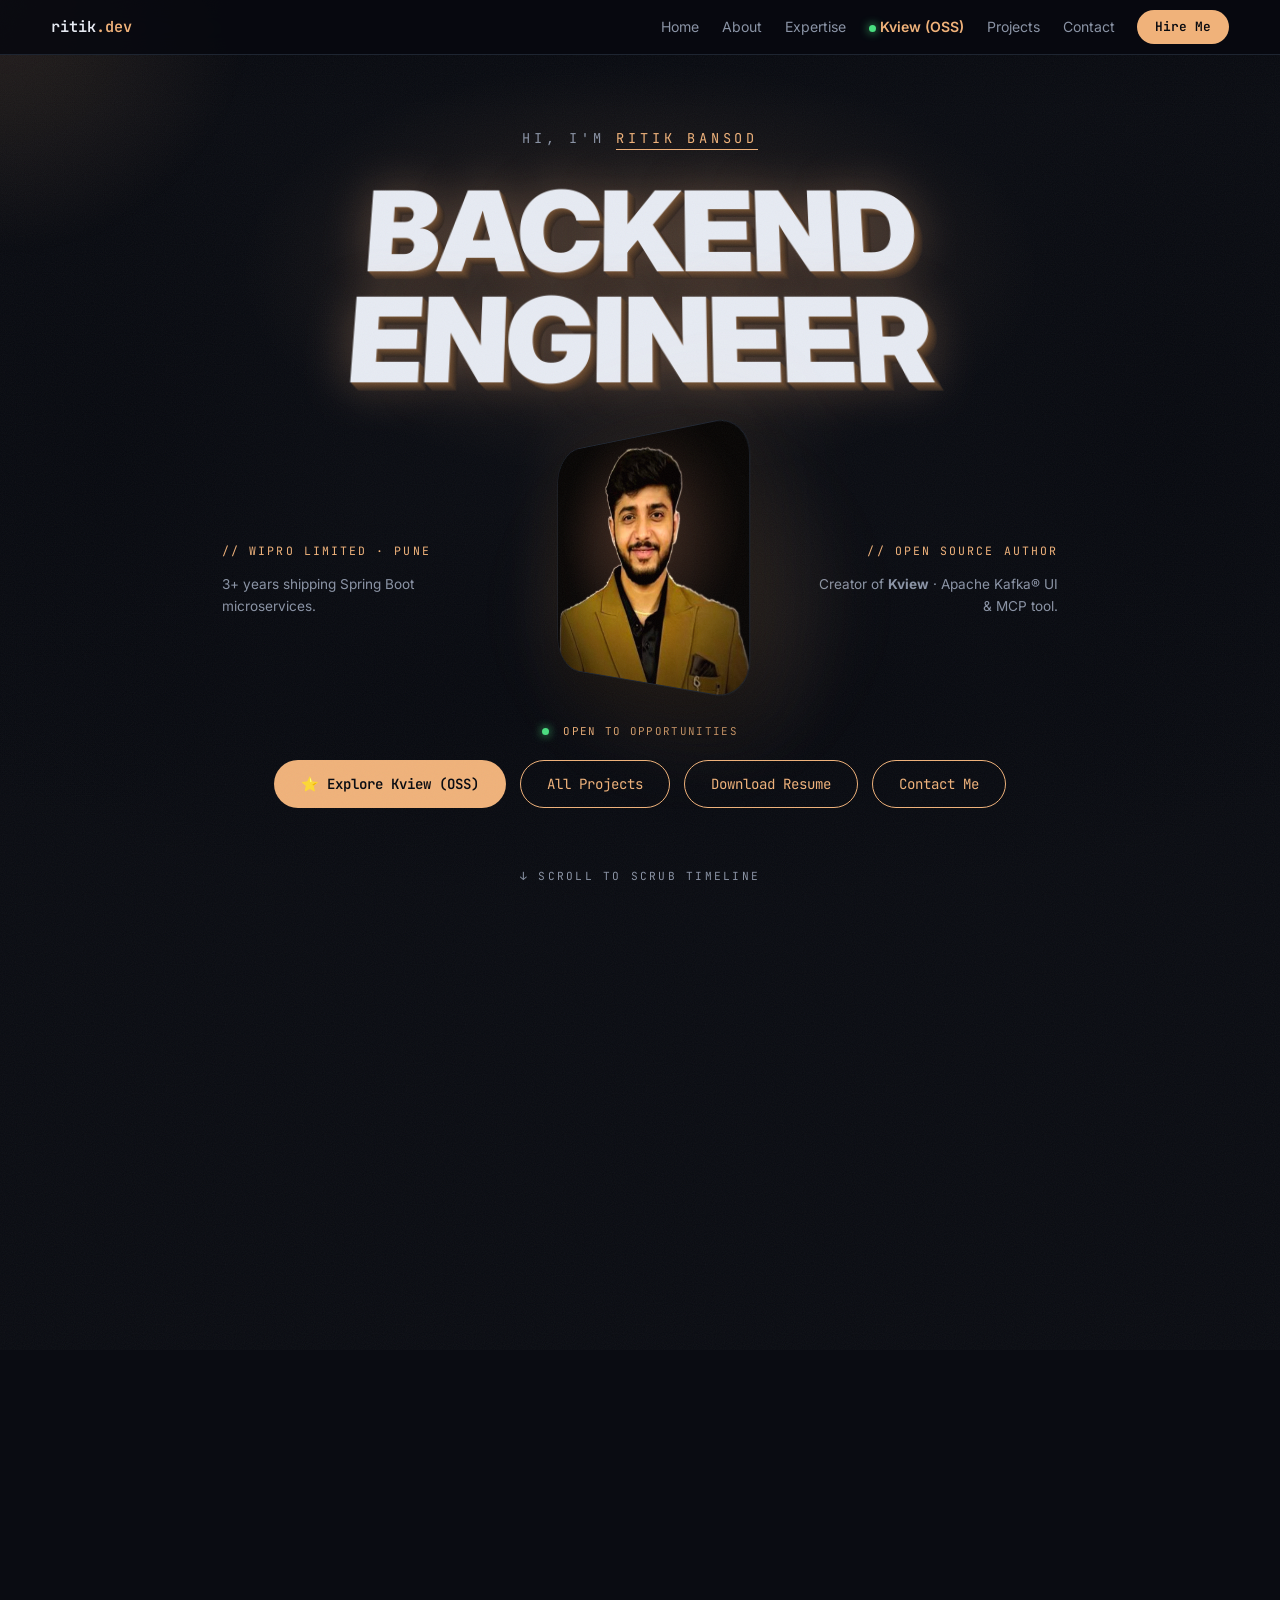
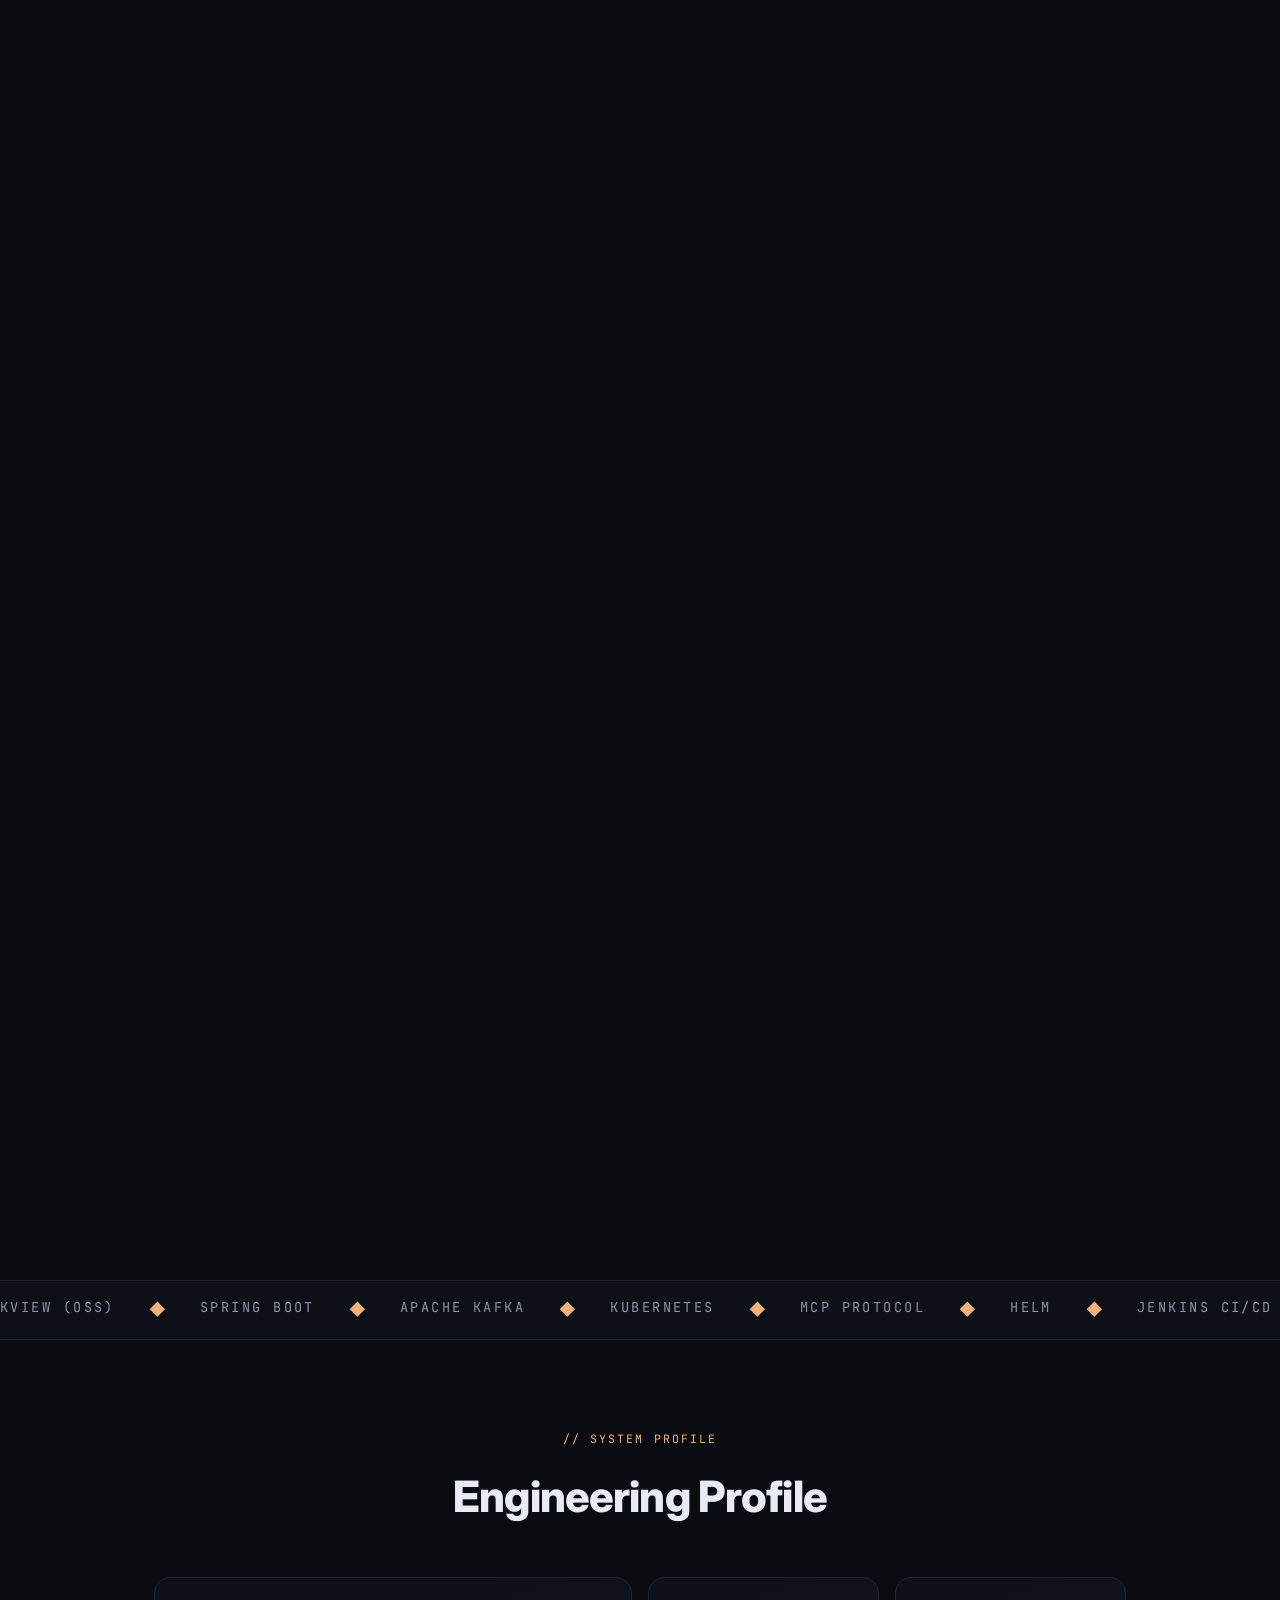
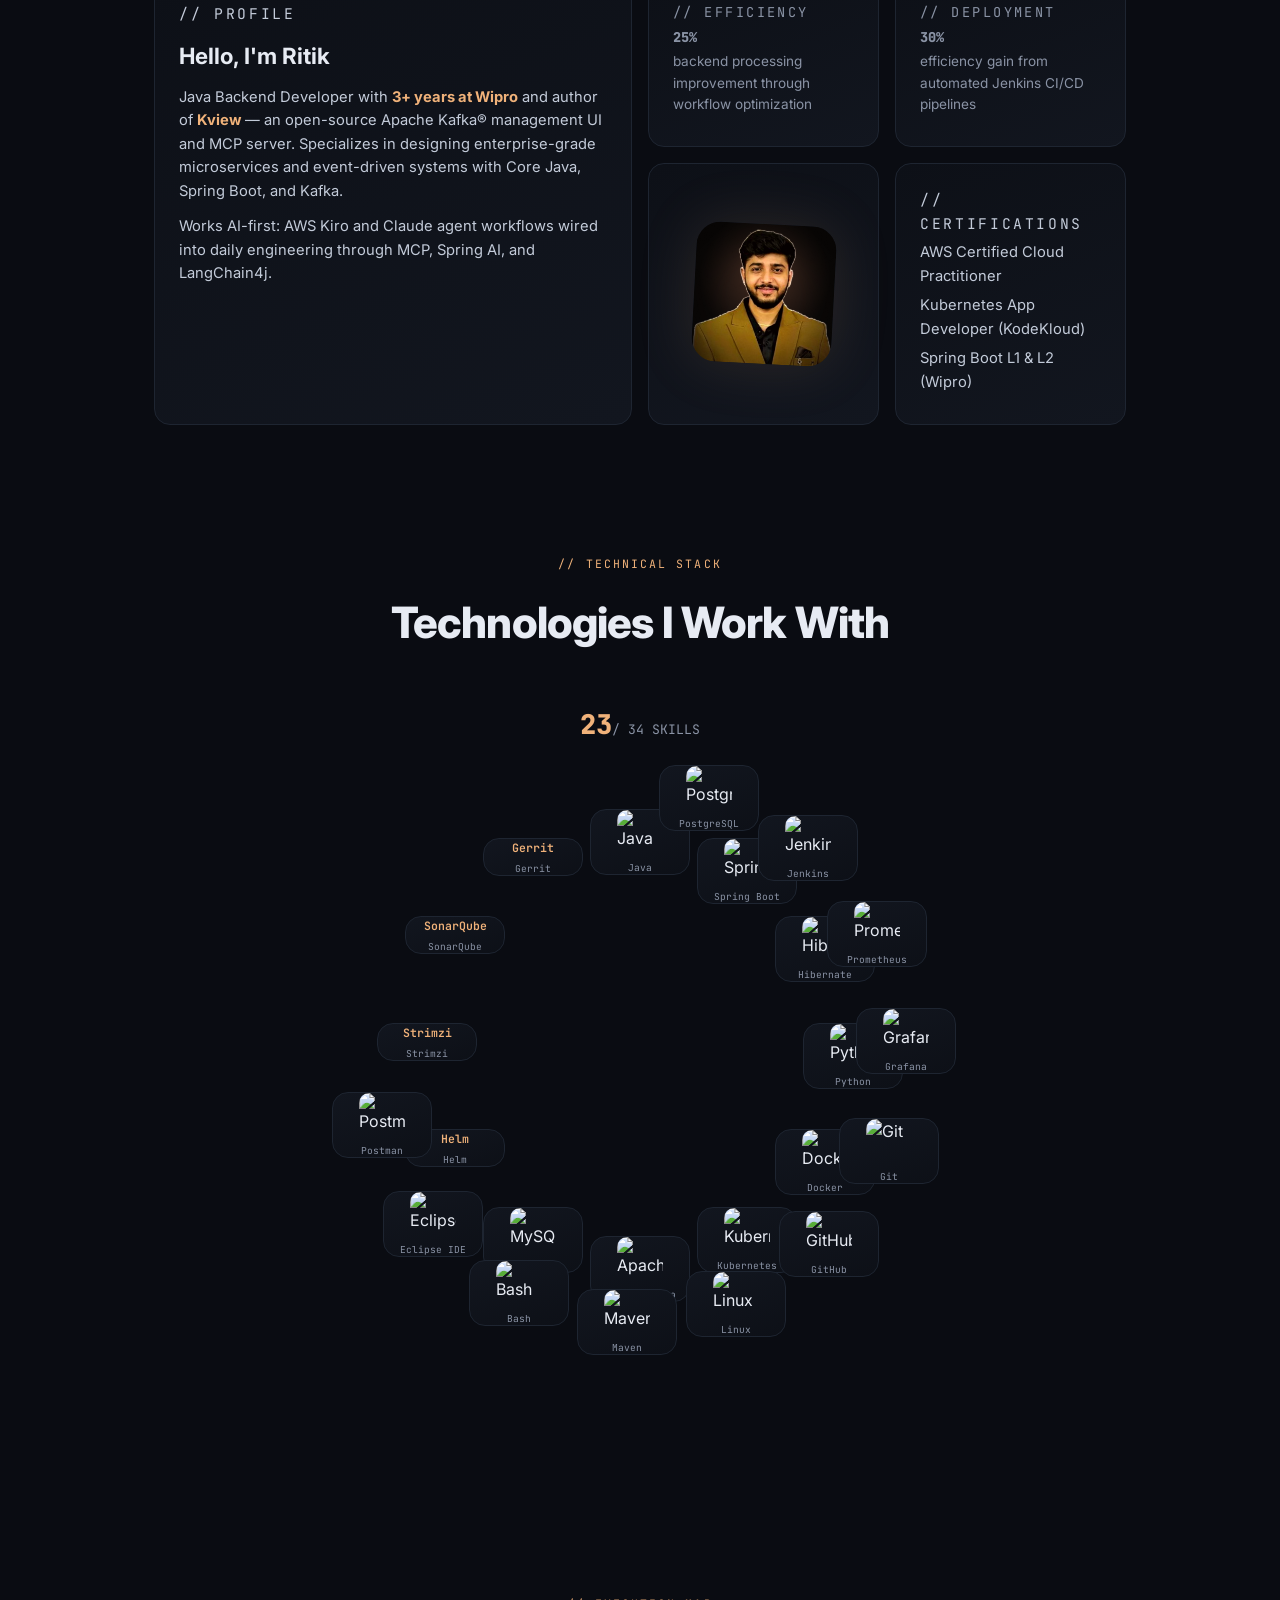
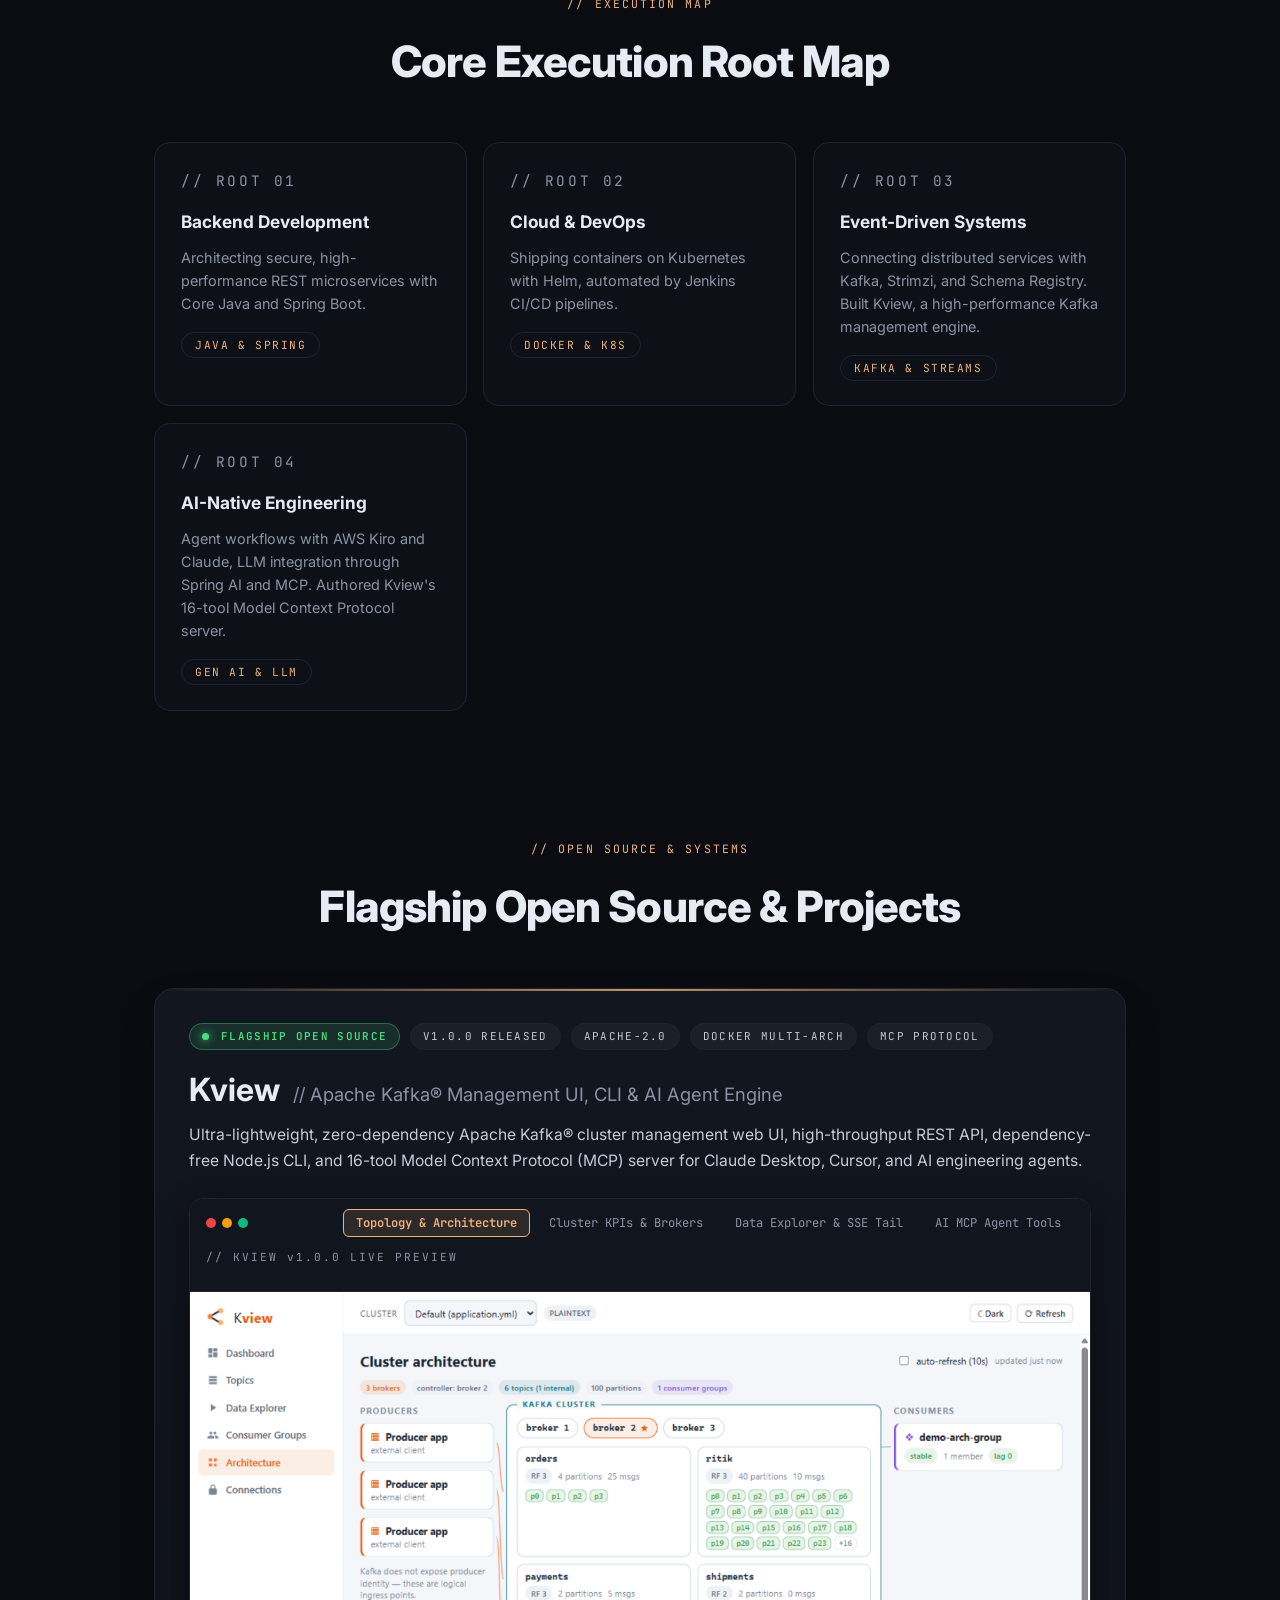
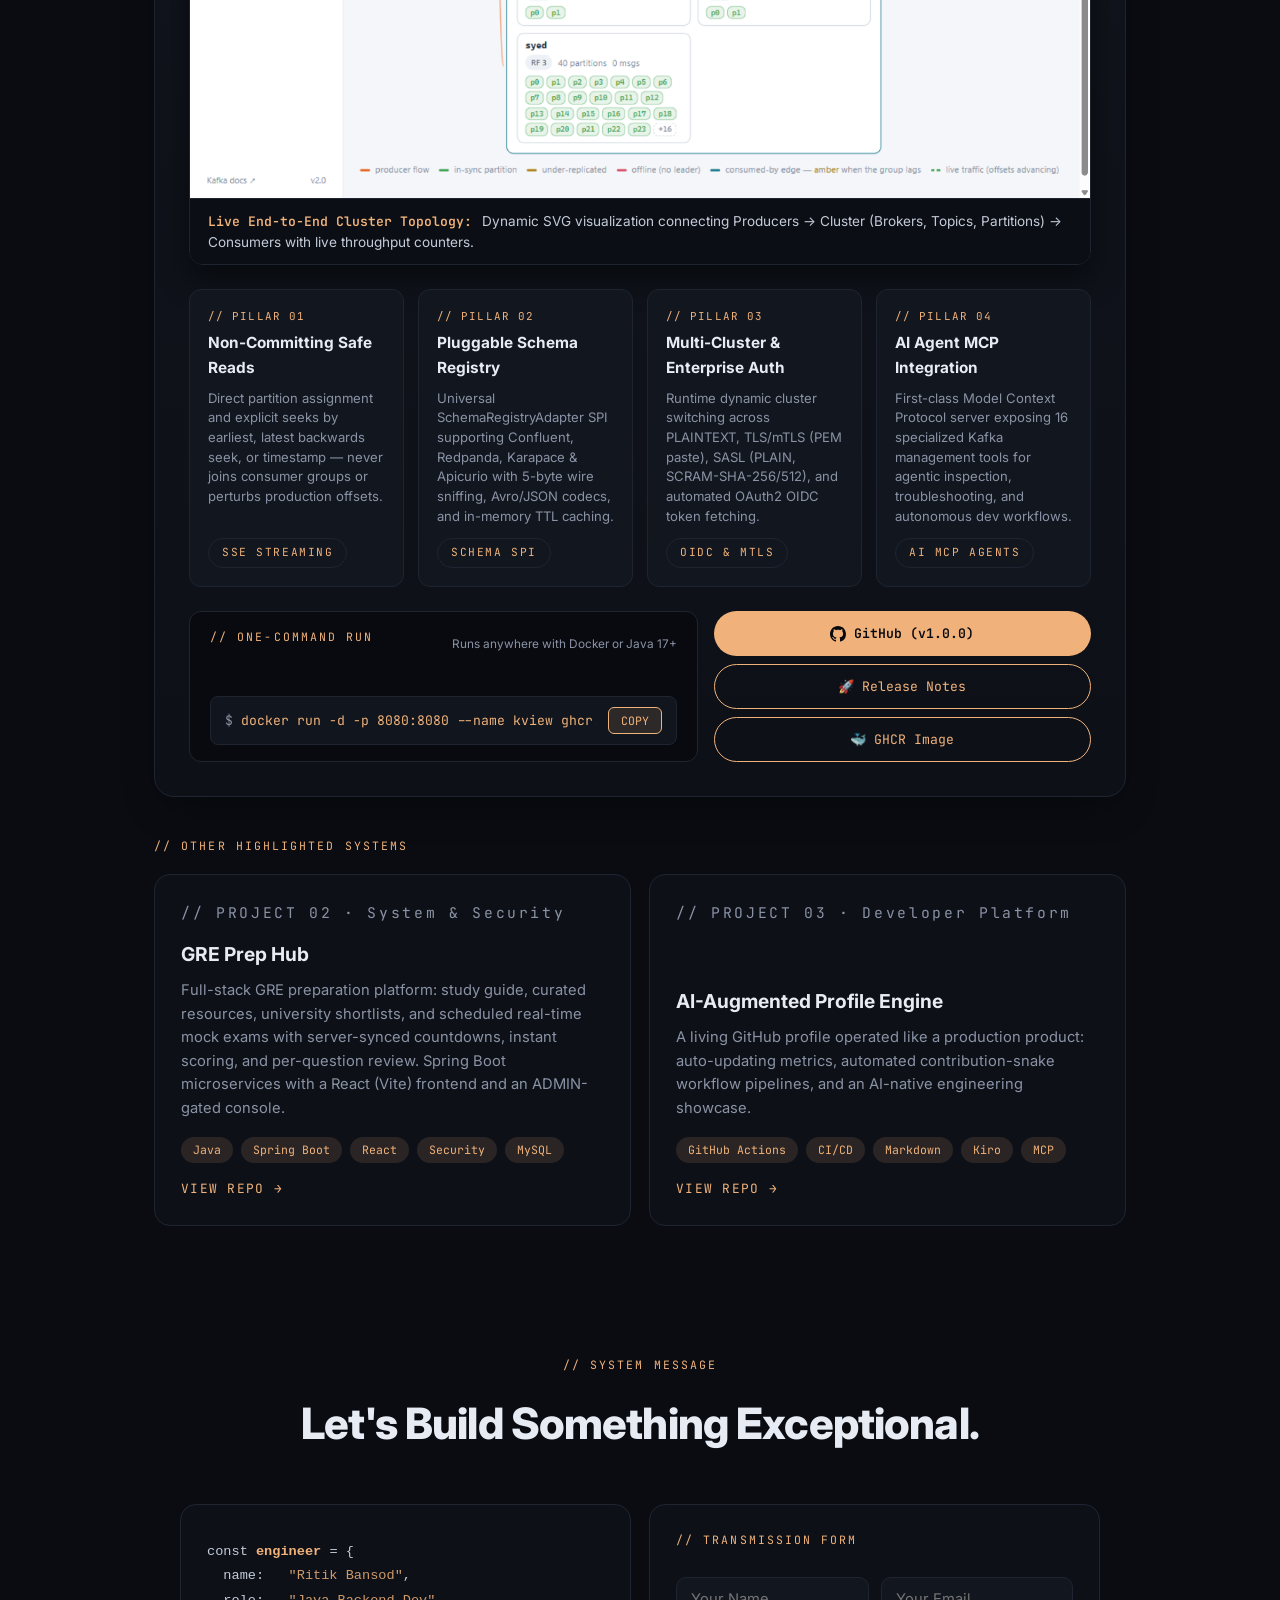
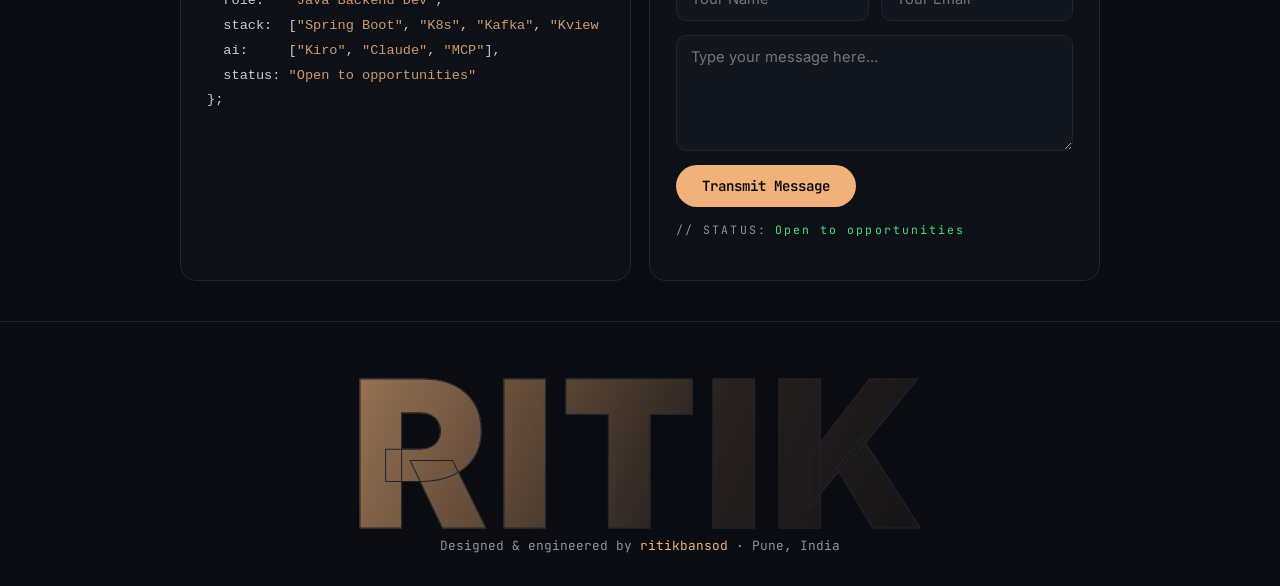
==== commit ec04efa5: "Cache-bust asset URLs so visitors never see stale CSS/JS after deploys" ====
--- a/index.html
+++ b/index.html
@@ -13,7 +13,7 @@
   <meta name="twitter:card" content="summary">
   <link rel="preconnect" href="https://fonts.googleapis.com">
   <link href="https://fonts.googleapis.com/css2?family=Inter:wght@400;500;600;700;800;900&family=JetBrains+Mono:wght@400;500;600&display=swap" rel="stylesheet">
-  <link rel="stylesheet" href="style.css">
+  <link rel="stylesheet" href="style.css?v=202610051">
   <noscript><style>.reveal{opacity:1}#boot{display:none}</style></noscript>
 </head>
 <body>
@@ -71,7 +71,7 @@
     <div class="hero-actions">
       <a class="btn solid" href="#kview-showcase">⭐ Explore Kview (OSS)</a>
       <a class="btn" href="#projects">All Projects</a>
-      <a class="btn" href="assets/Ritik-Bansod-Resume.pdf" download>Download Resume</a>
+      <a class="btn" href="assets/Ritik-Bansod-Resume.pdf?v=202610051" download>Download Resume</a>
       <a class="btn" href="#contact">Contact Me</a>
     </div>
     <p class="scroll-hint" id="scroll-hint">&darr; SCROLL TO SCRUB TIMELINE</p>
@@ -344,6 +344,6 @@
     <p class="footer-line">Designed &amp; engineered by <a href="https://github.com/ritikbansod" target="_blank" rel="noopener">ritikbansod</a> · Pune, India</p>
   </footer>
 
-  <script src="script.js"></script>
+  <script src="script.js?v=202610051"></script>
 </body>
 </html>
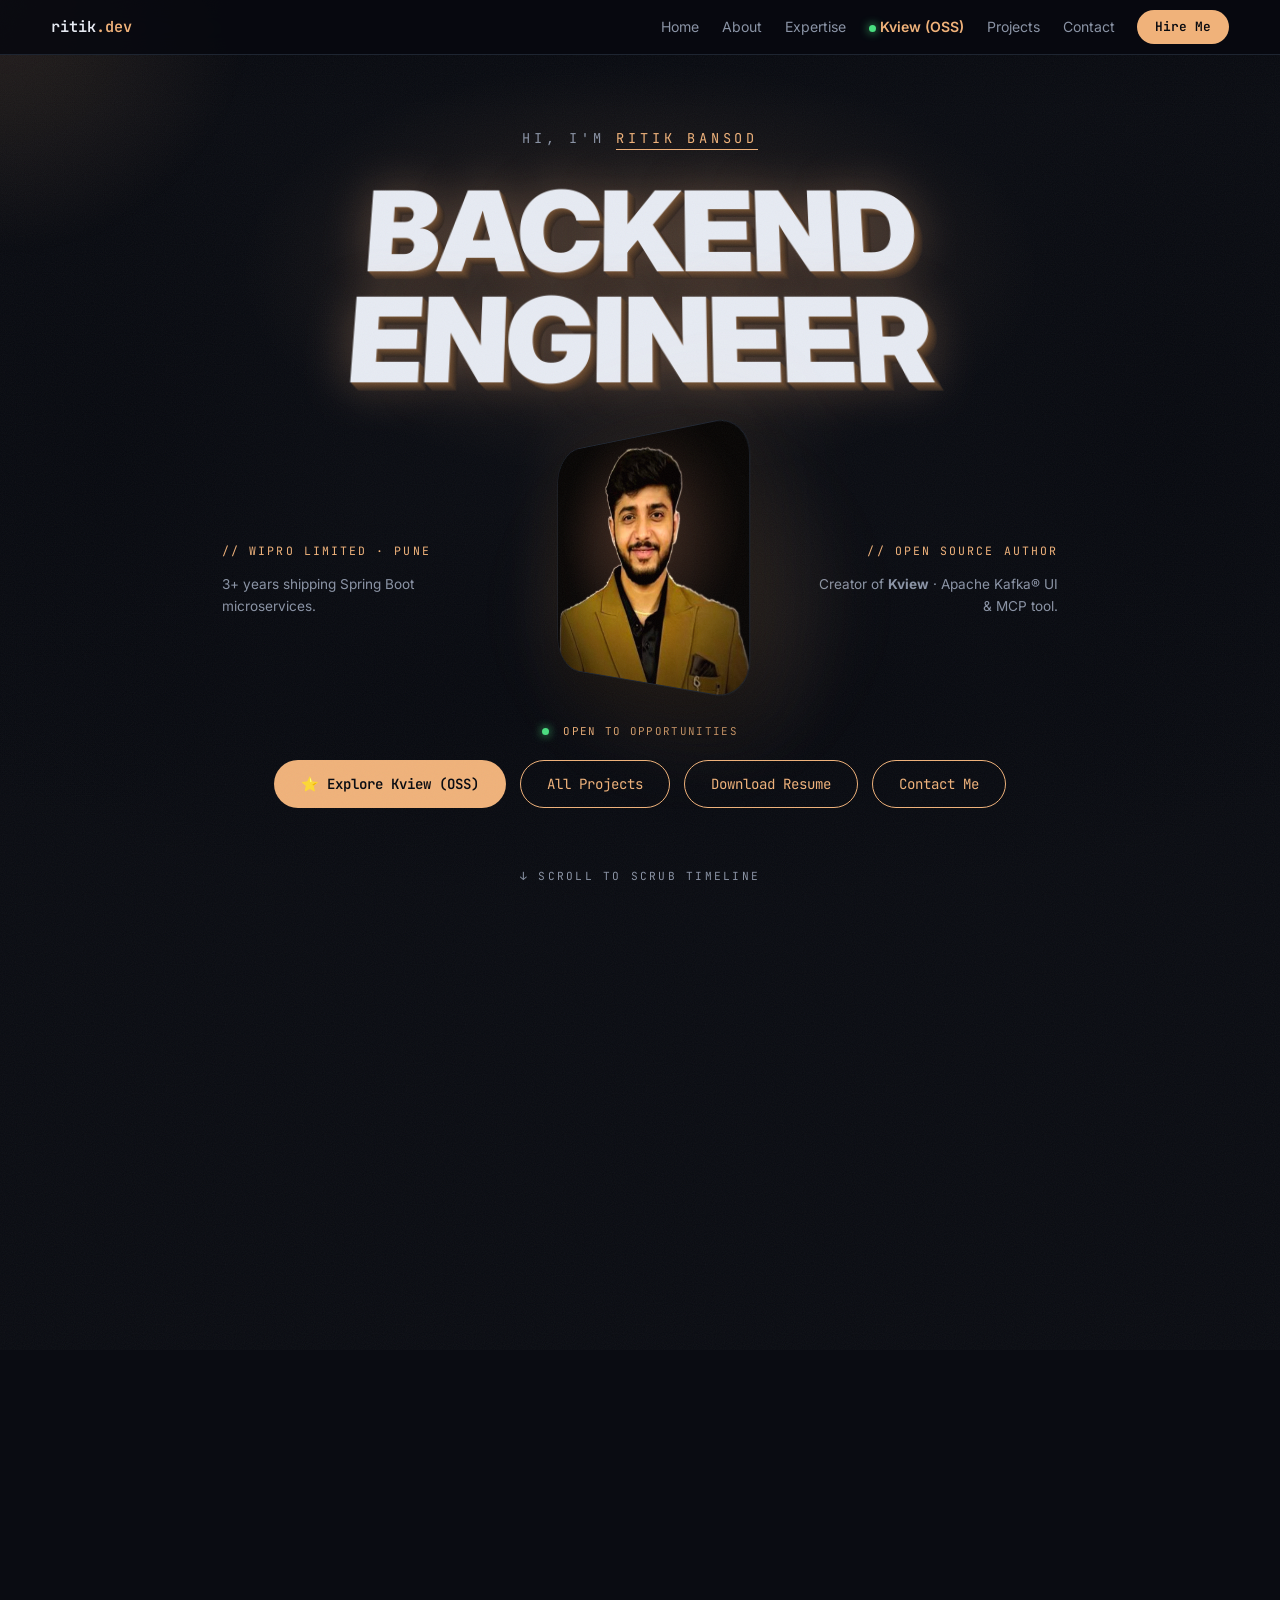
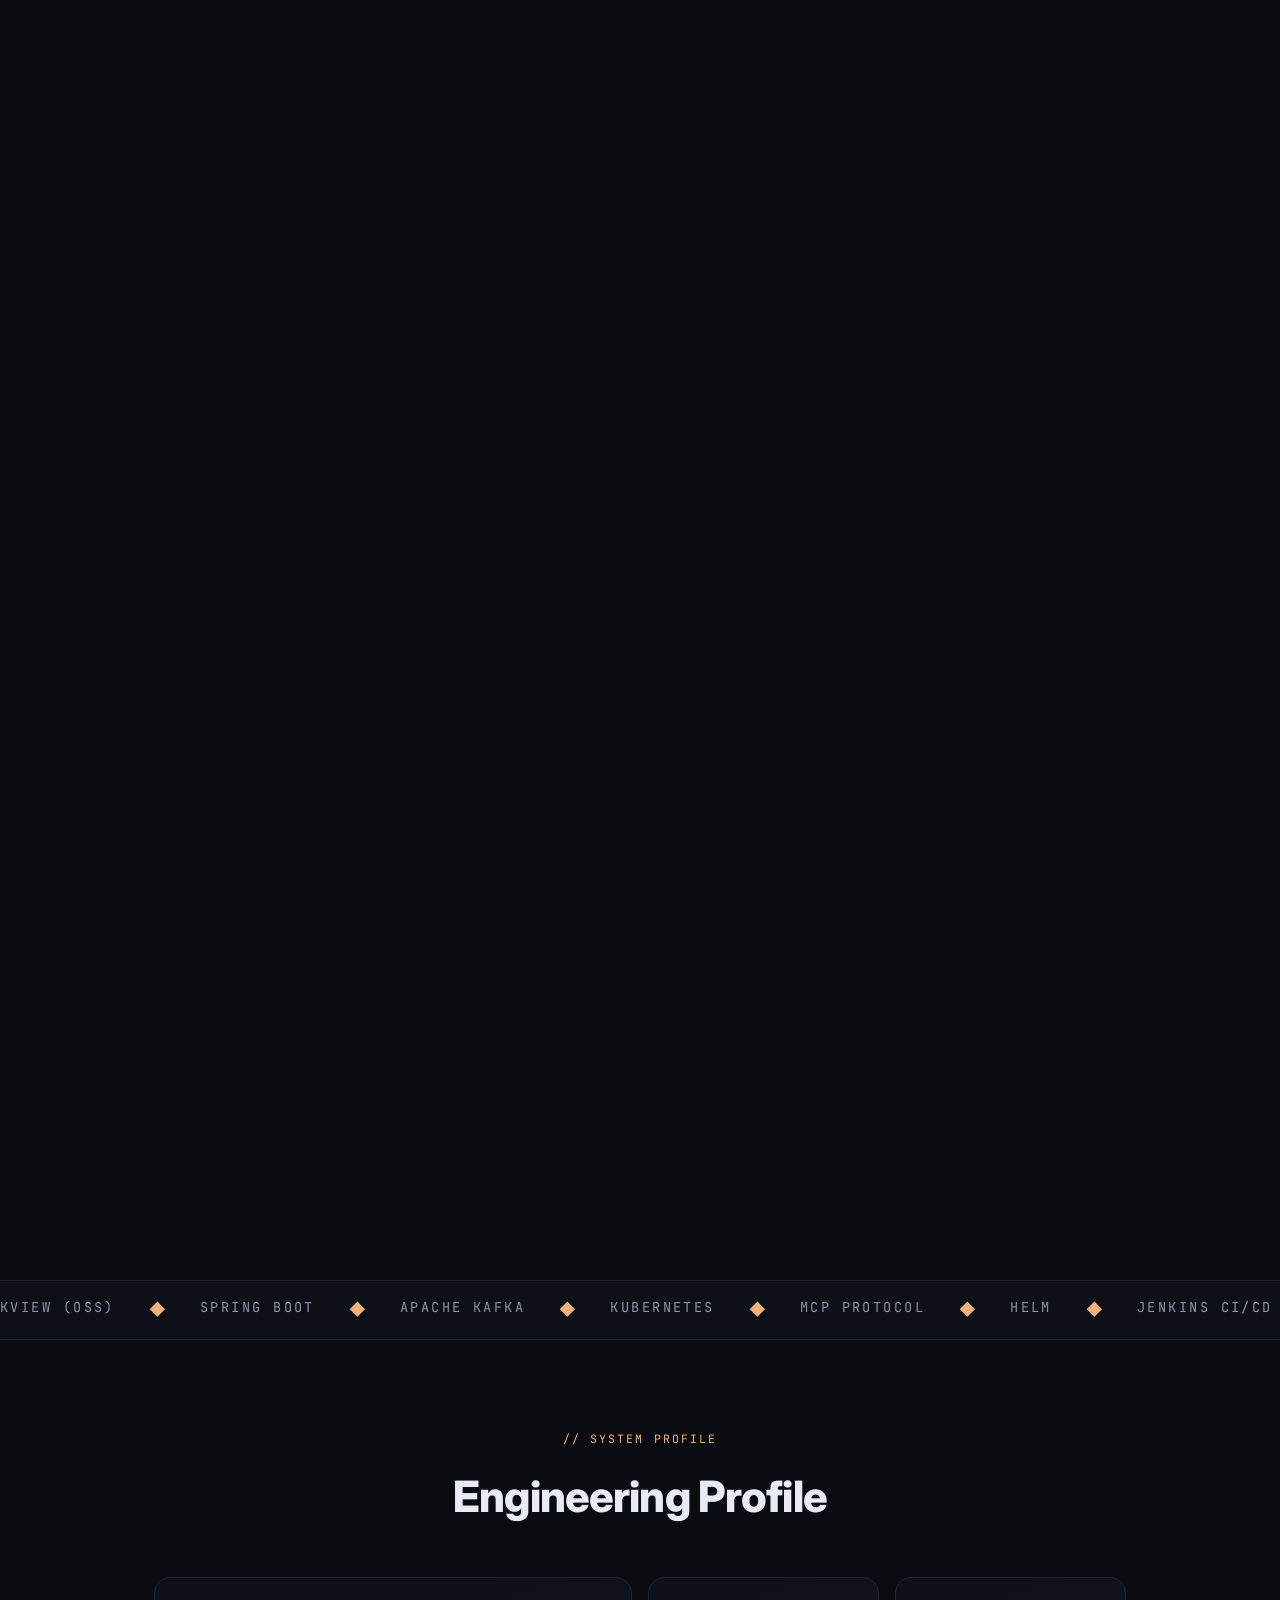
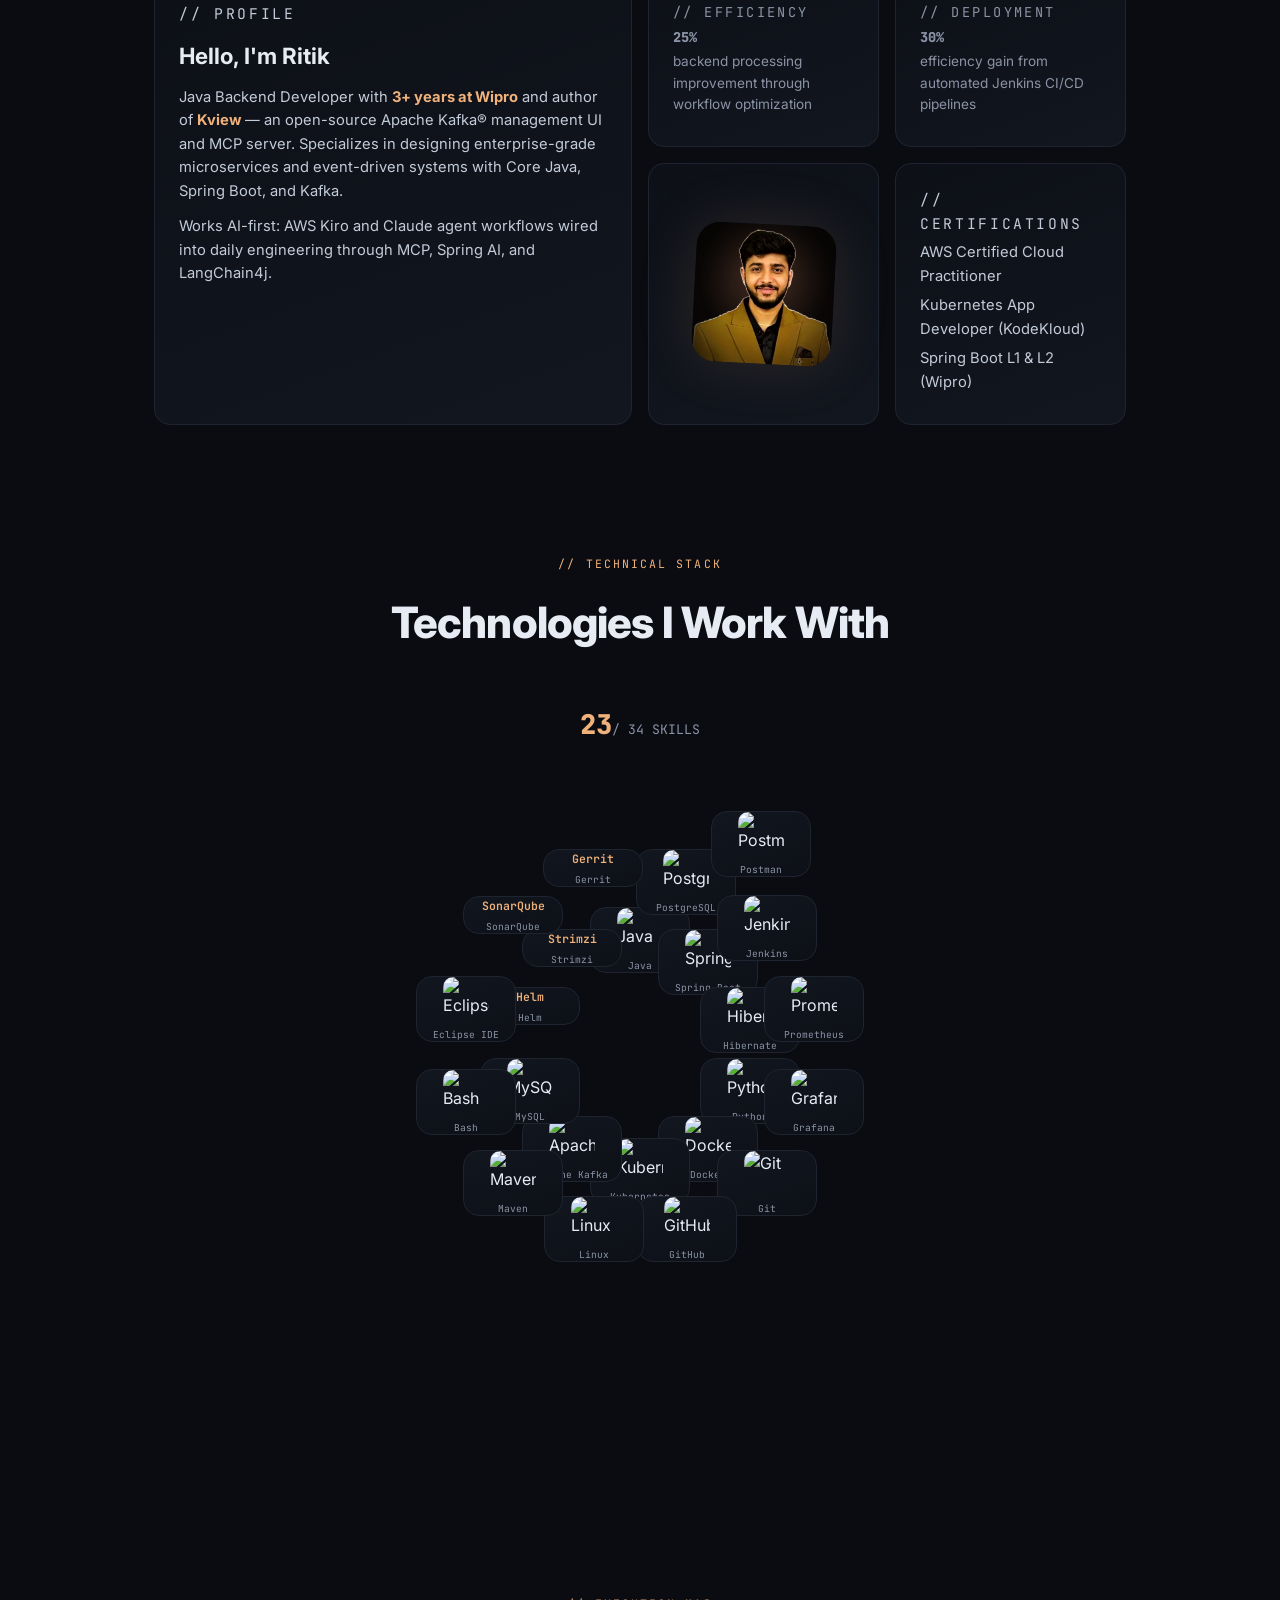
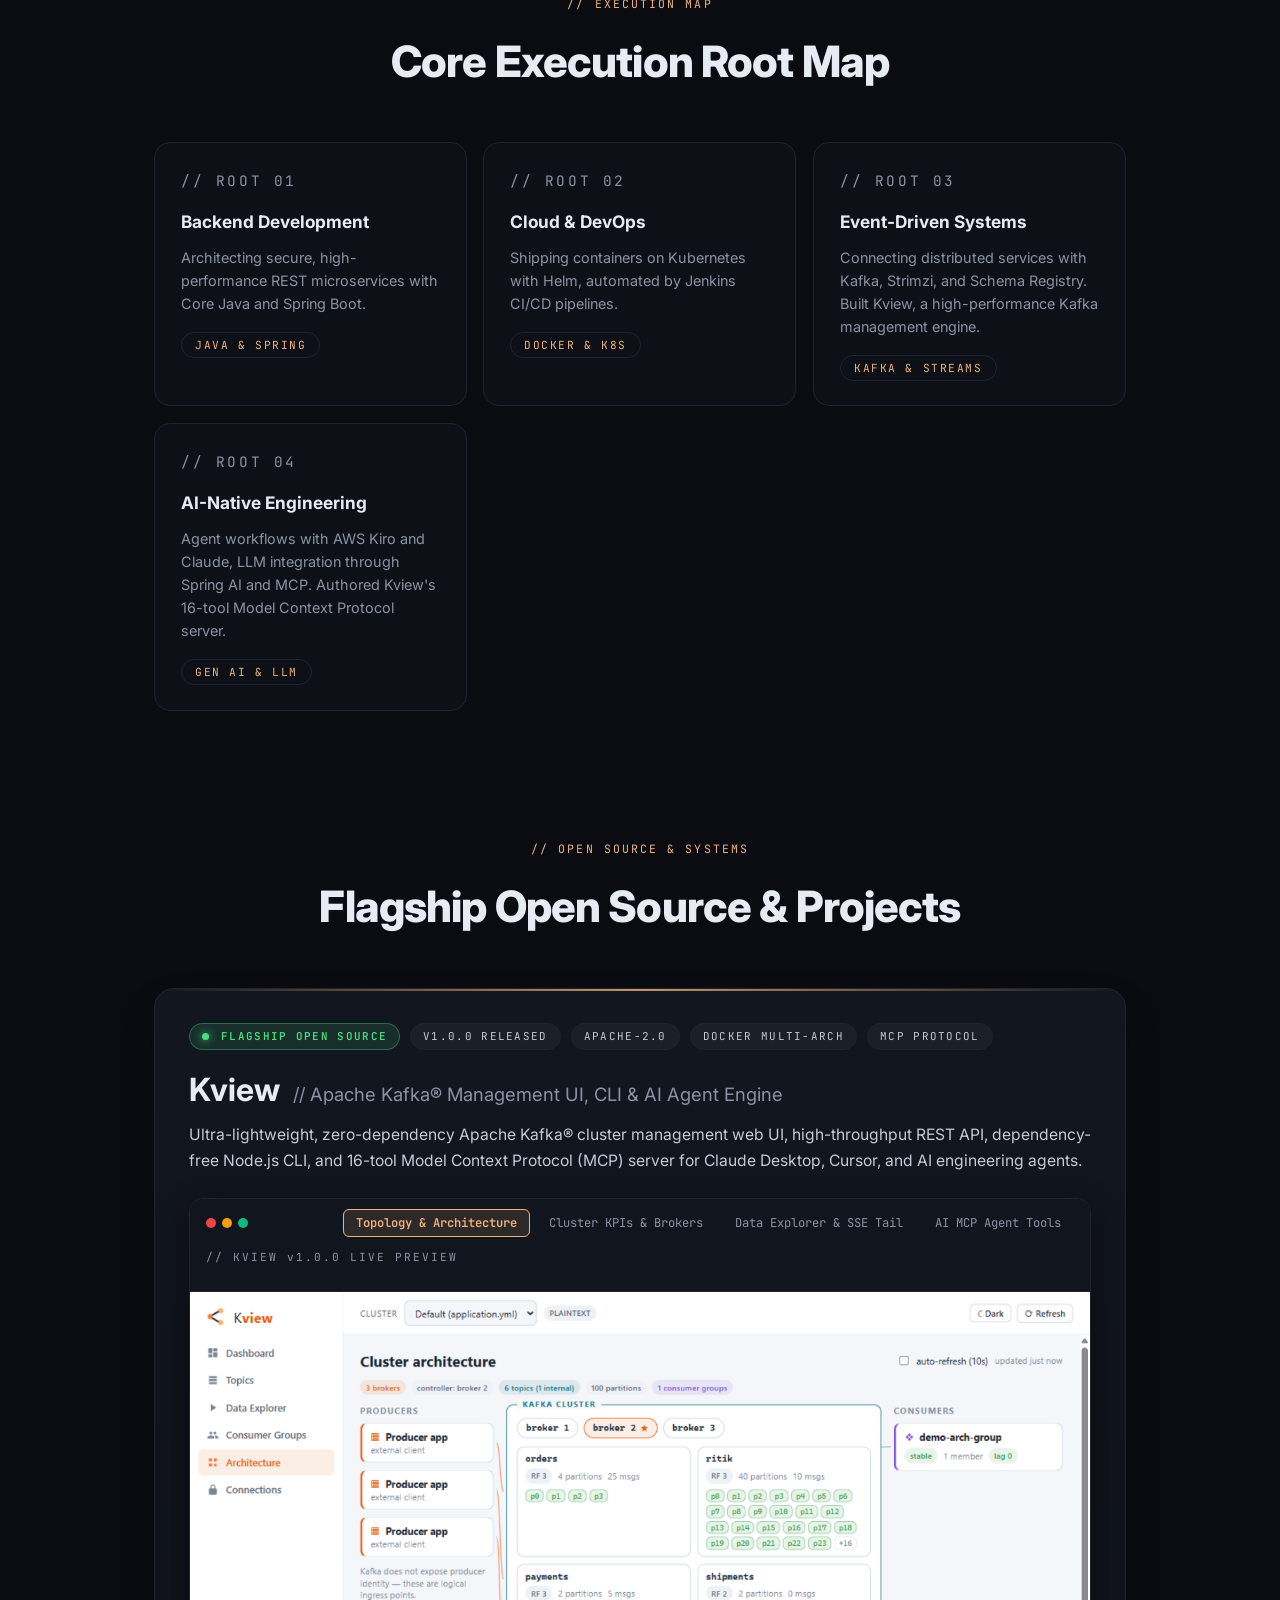
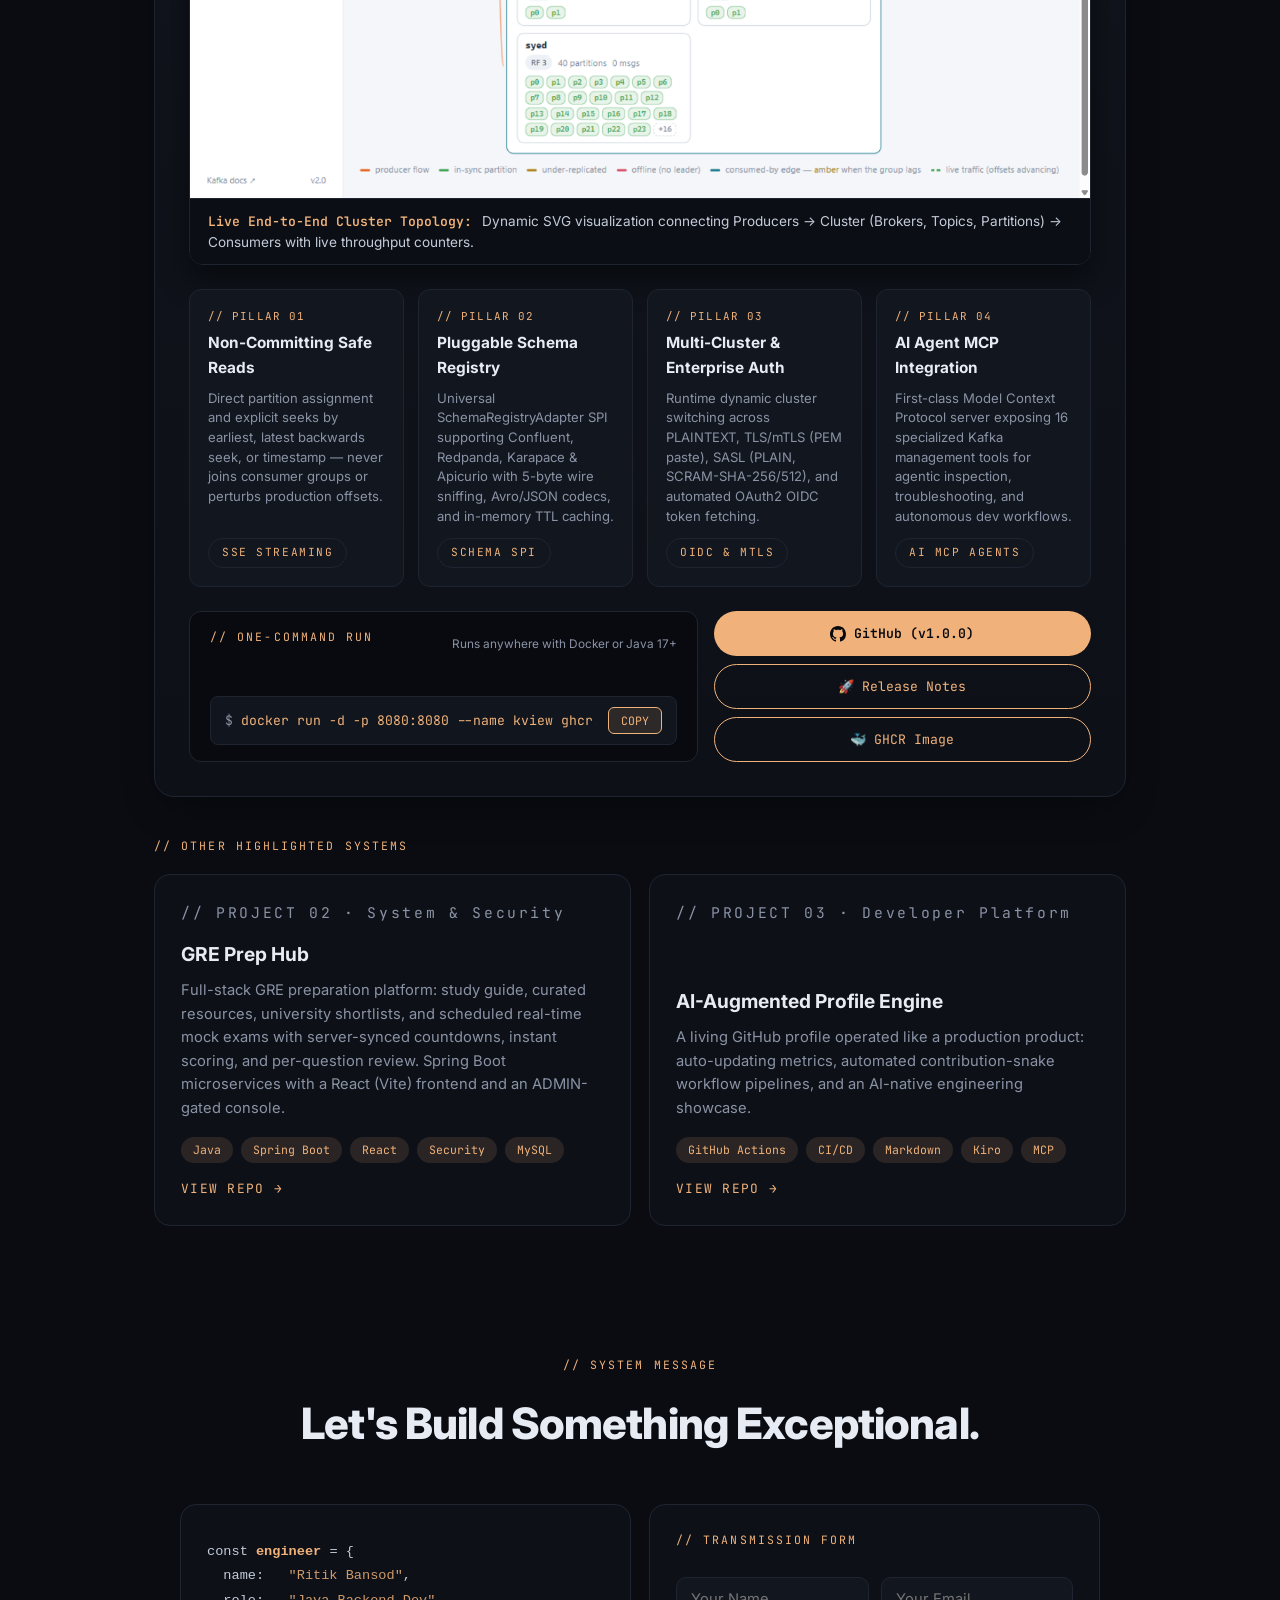
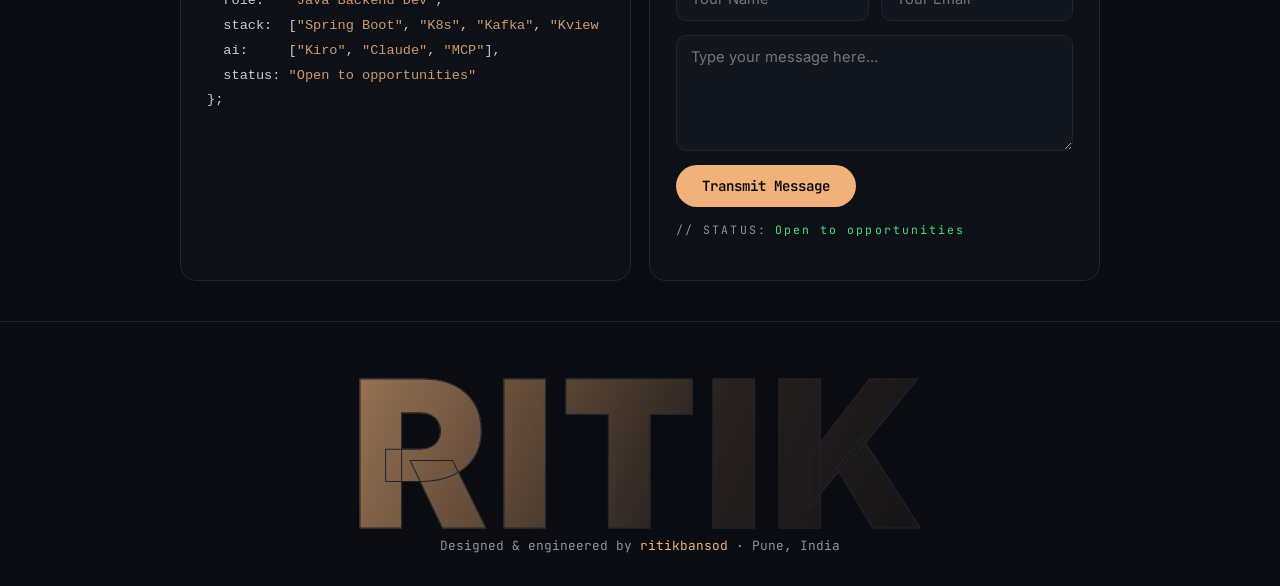
==== commit 9372eb56: "Orbit: guaranteed inter-ring spacing (8/10/16 rings), no tile overlap" ====
--- a/index.html
+++ b/index.html
@@ -13,7 +13,7 @@
   <meta name="twitter:card" content="summary">
   <link rel="preconnect" href="https://fonts.googleapis.com">
   <link href="https://fonts.googleapis.com/css2?family=Inter:wght@400;500;600;700;800;900&family=JetBrains+Mono:wght@400;500;600&display=swap" rel="stylesheet">
-  <link rel="stylesheet" href="style.css?v=202610051">
+  <link rel="stylesheet" href="style.css?v=202610052">
   <noscript><style>.reveal{opacity:1}#boot{display:none}</style></noscript>
 </head>
 <body>
@@ -71,7 +71,7 @@
     <div class="hero-actions">
       <a class="btn solid" href="#kview-showcase">⭐ Explore Kview (OSS)</a>
       <a class="btn" href="#projects">All Projects</a>
-      <a class="btn" href="assets/Ritik-Bansod-Resume.pdf?v=202610051" download>Download Resume</a>
+      <a class="btn" href="assets/Ritik-Bansod-Resume.pdf?v=202610052" download>Download Resume</a>
       <a class="btn" href="#contact">Contact Me</a>
     </div>
     <p class="scroll-hint" id="scroll-hint">&darr; SCROLL TO SCRUB TIMELINE</p>
@@ -344,6 +344,6 @@
     <p class="footer-line">Designed &amp; engineered by <a href="https://github.com/ritikbansod" target="_blank" rel="noopener">ritikbansod</a> · Pune, India</p>
   </footer>
 
-  <script src="script.js?v=202610051"></script>
+  <script src="script.js?v=202610052"></script>
 </body>
 </html>
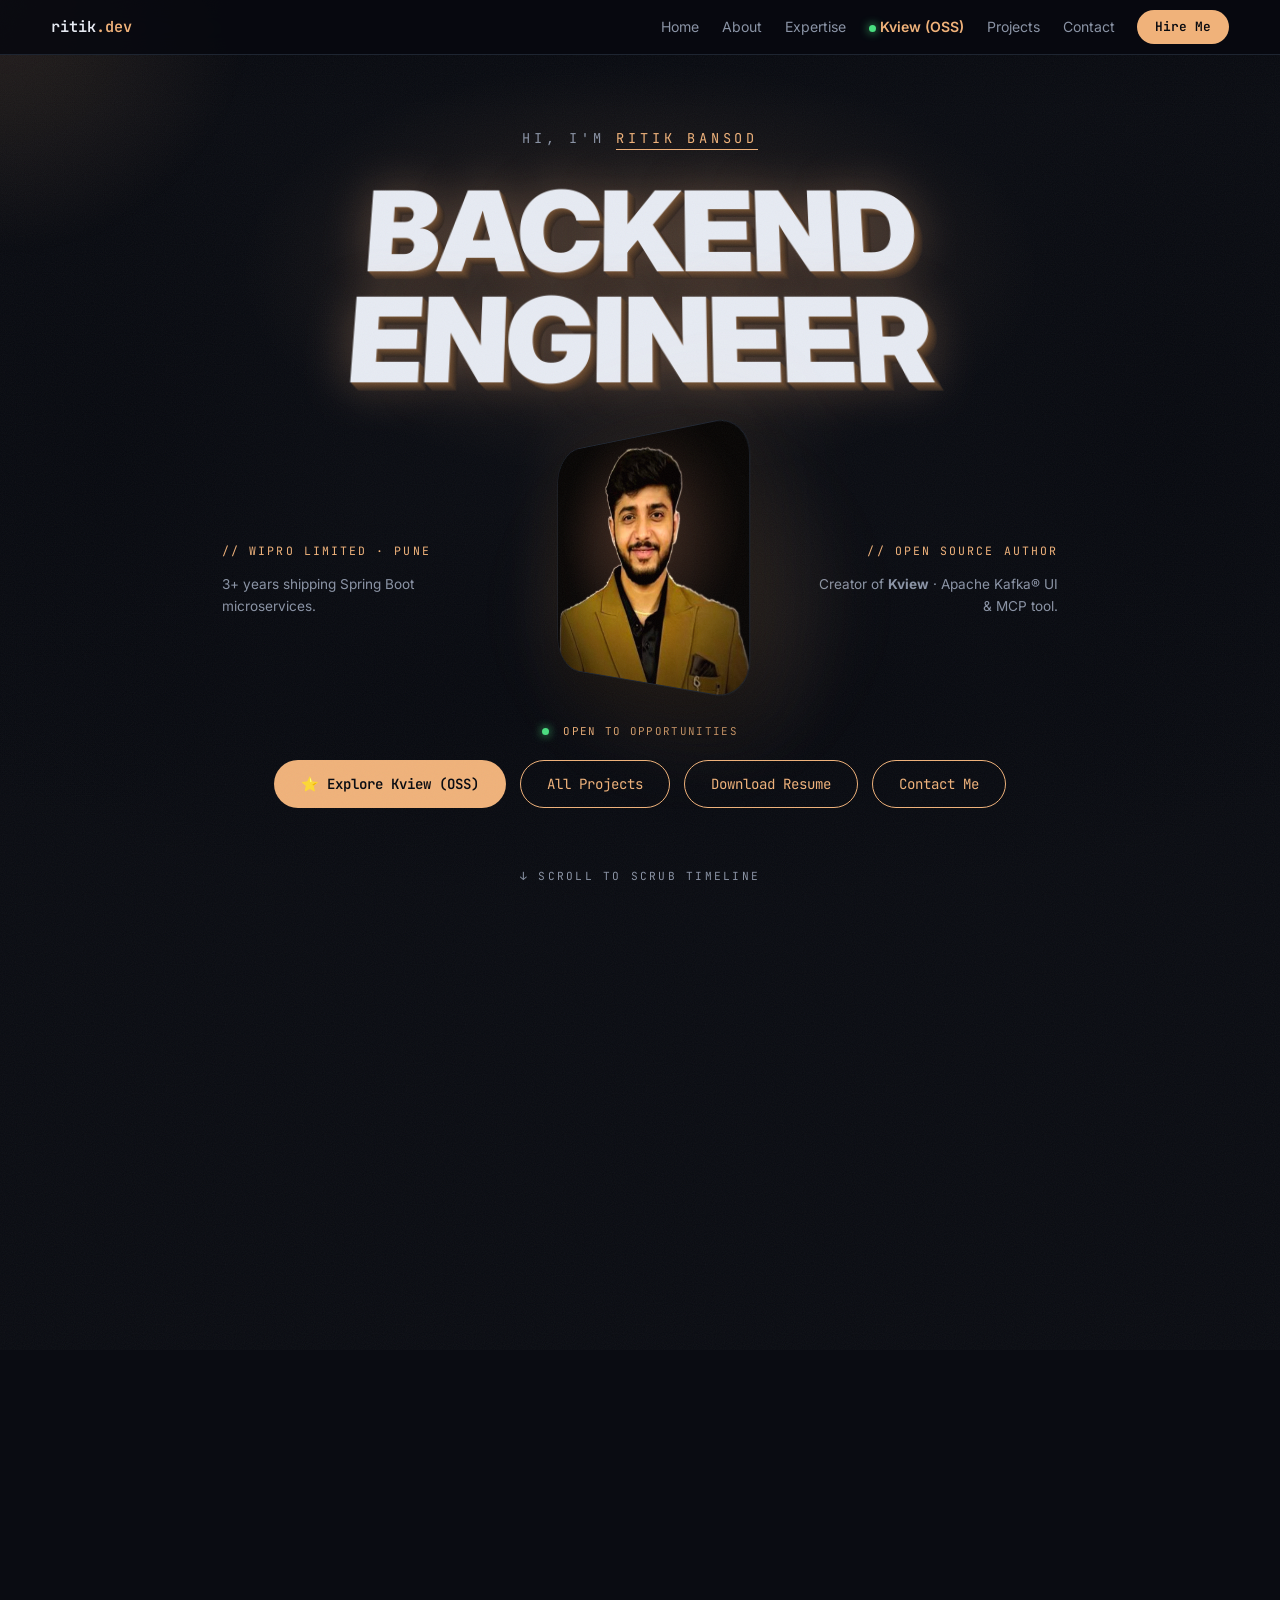
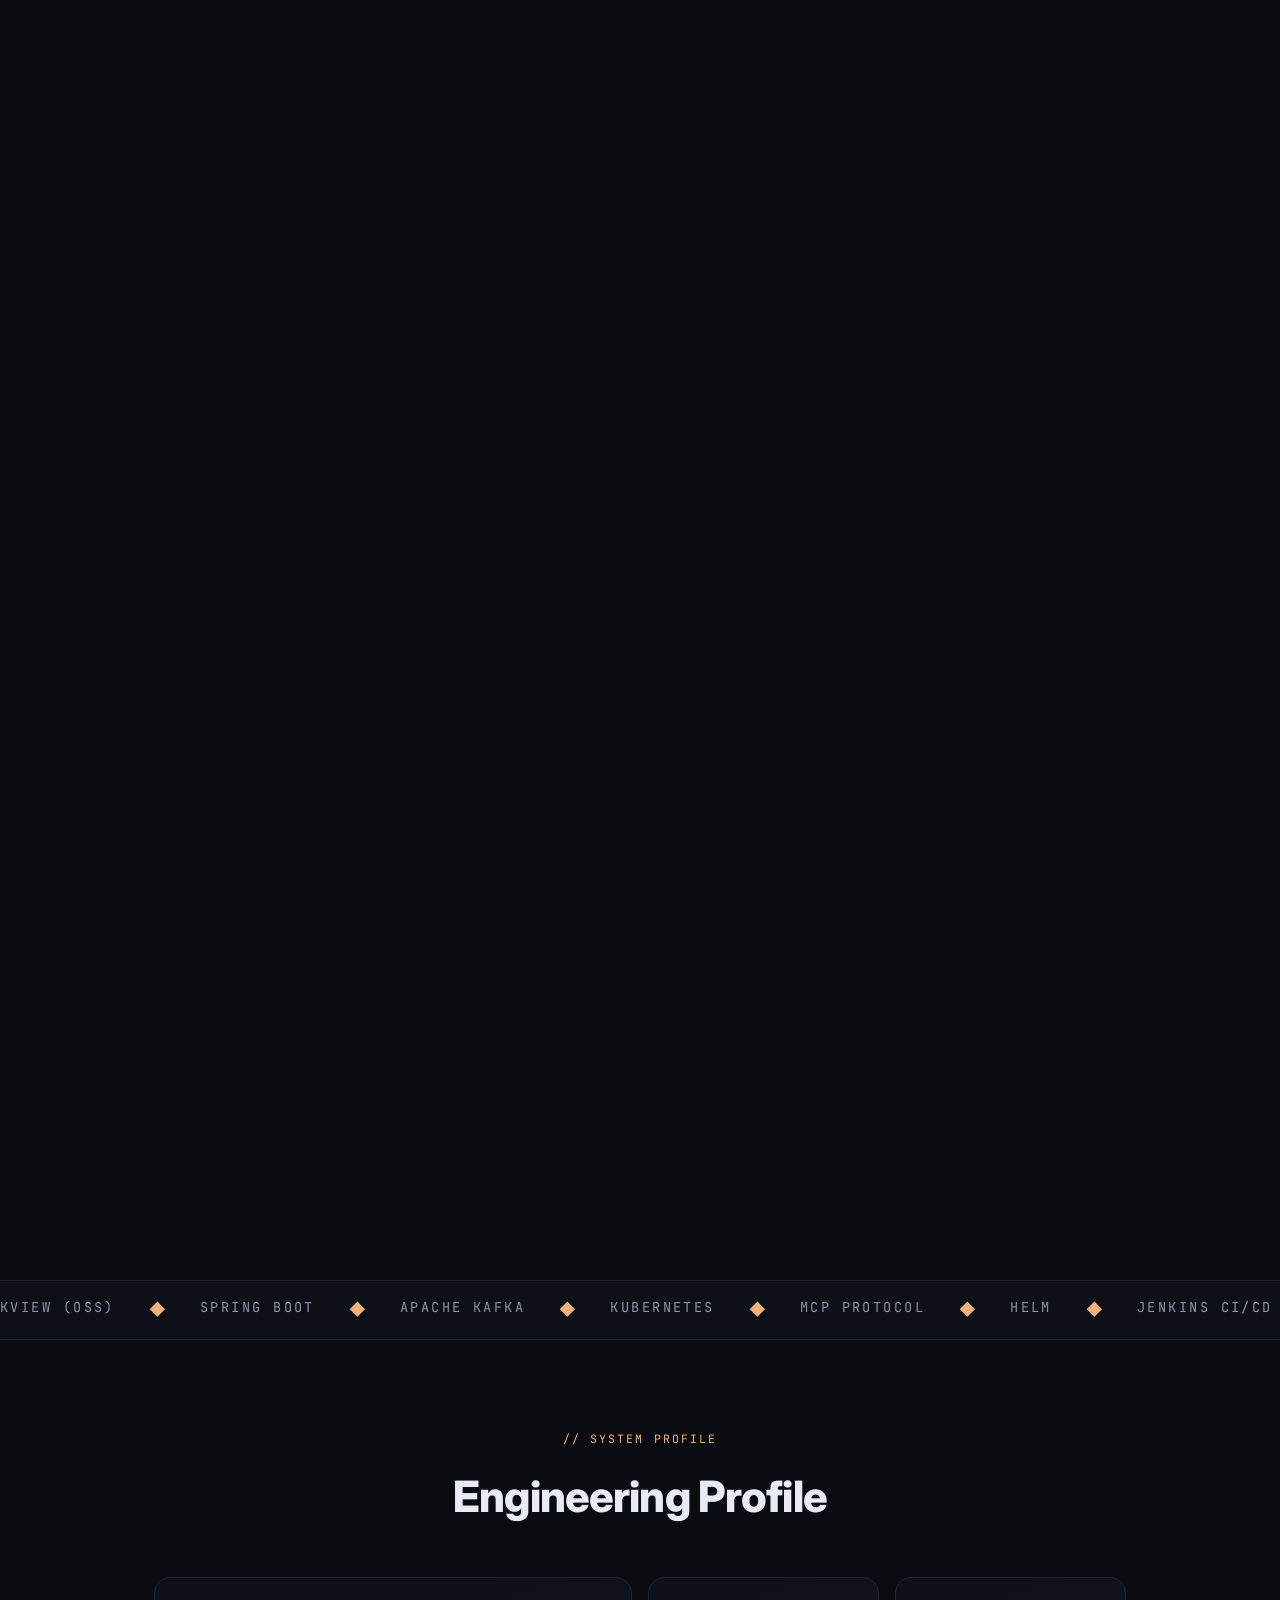
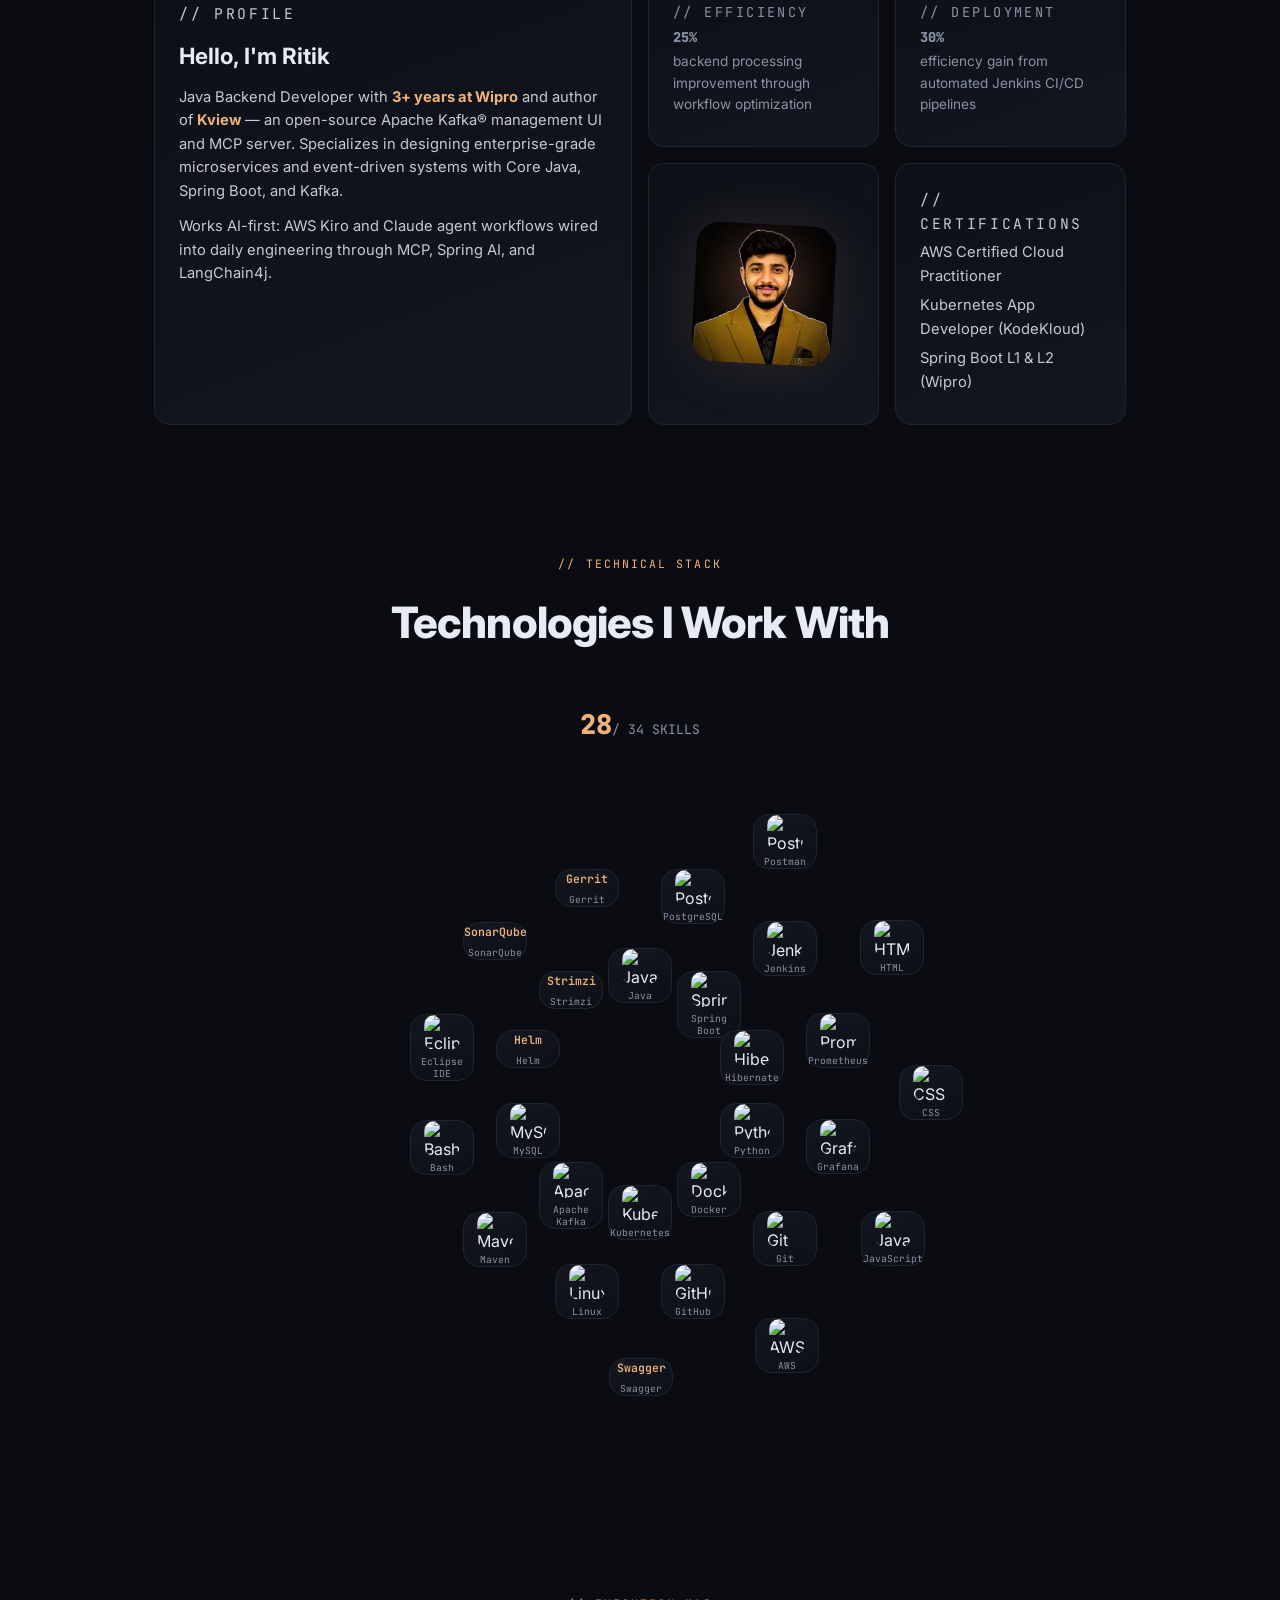
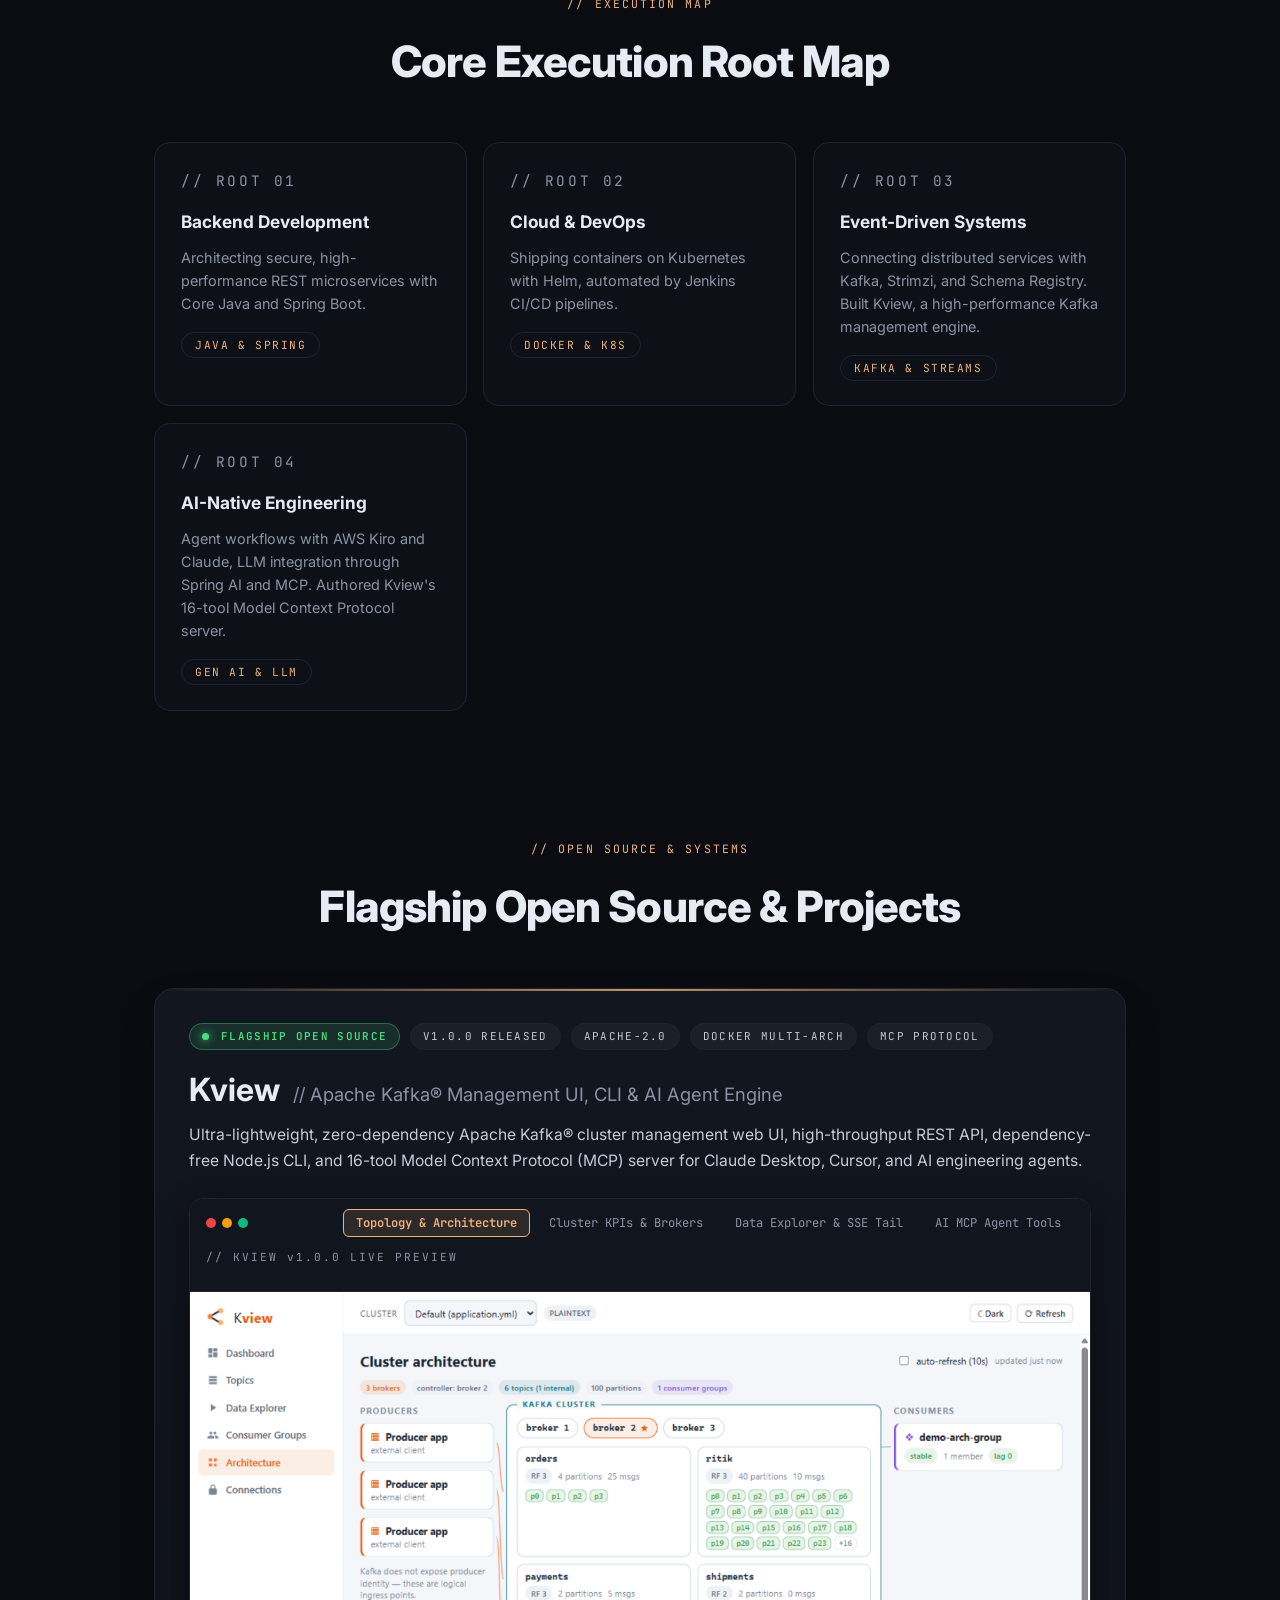
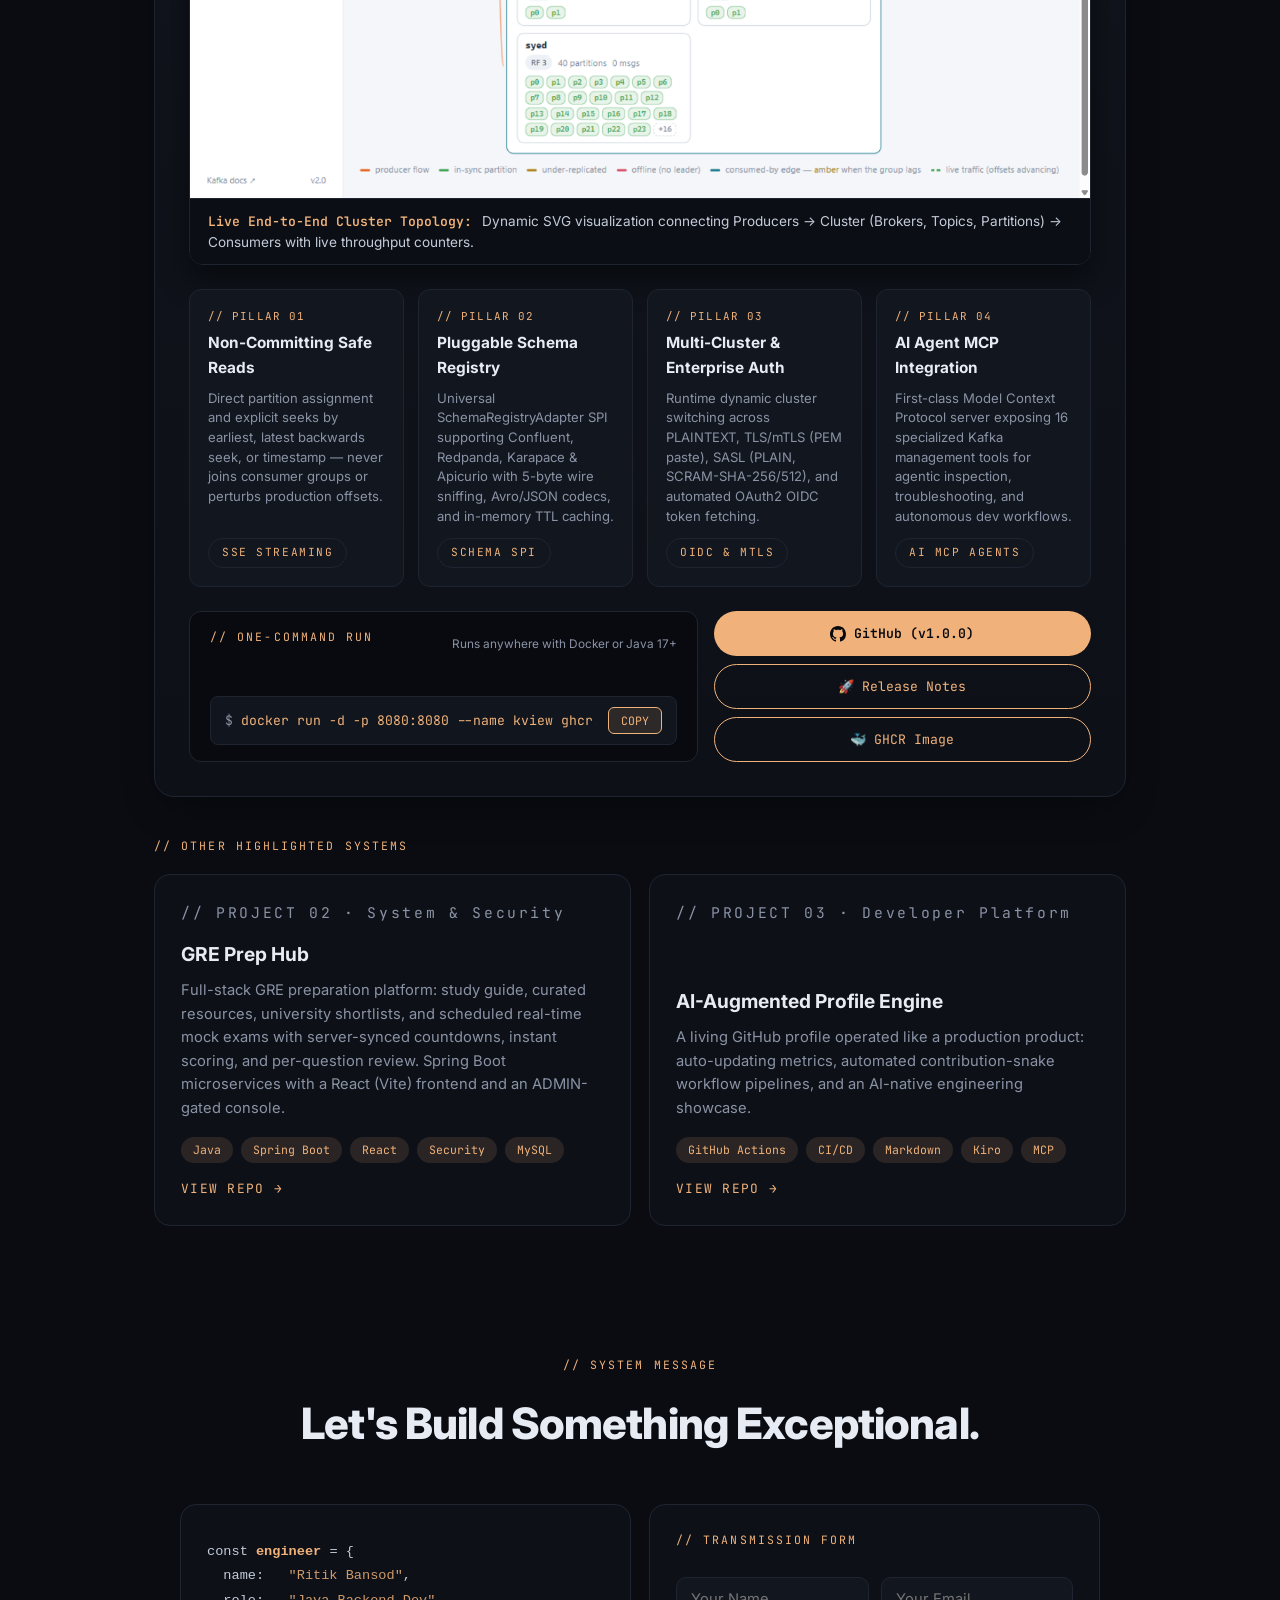
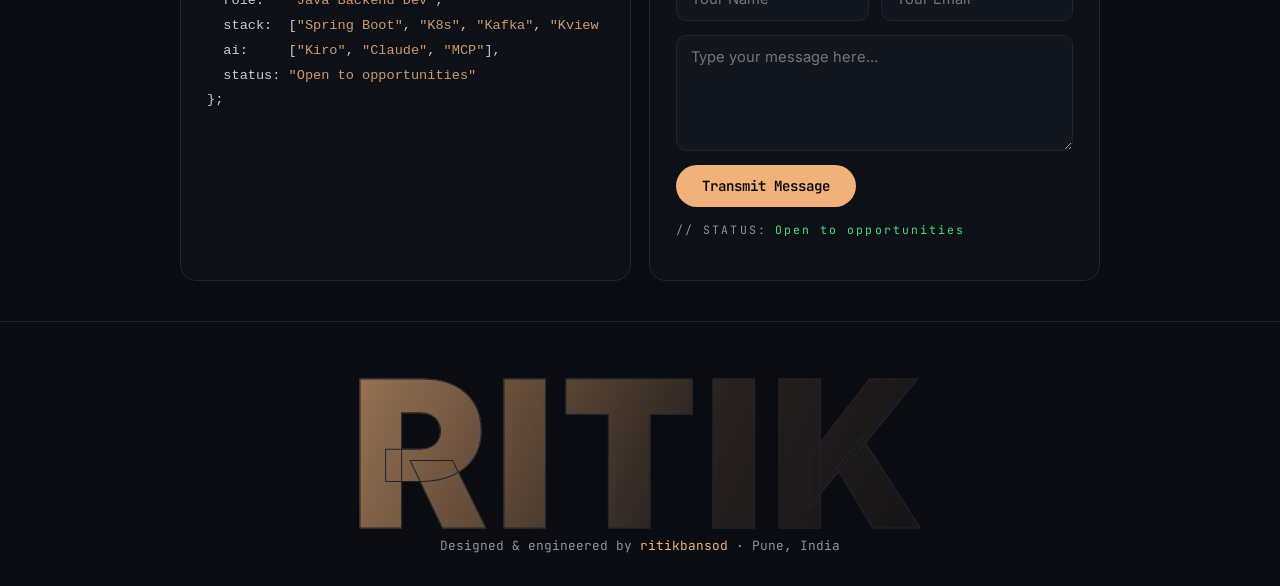
==== commit ce81256e: "Orbit: tile size solved from circle geometry - overlap impossible on any device" ====
--- a/index.html
+++ b/index.html
@@ -13,7 +13,7 @@
   <meta name="twitter:card" content="summary">
   <link rel="preconnect" href="https://fonts.googleapis.com">
   <link href="https://fonts.googleapis.com/css2?family=Inter:wght@400;500;600;700;800;900&family=JetBrains+Mono:wght@400;500;600&display=swap" rel="stylesheet">
-  <link rel="stylesheet" href="style.css?v=202610052">
+  <link rel="stylesheet" href="style.css?v=202610053">
   <noscript><style>.reveal{opacity:1}#boot{display:none}</style></noscript>
 </head>
 <body>
@@ -71,7 +71,7 @@
     <div class="hero-actions">
       <a class="btn solid" href="#kview-showcase">⭐ Explore Kview (OSS)</a>
       <a class="btn" href="#projects">All Projects</a>
-      <a class="btn" href="assets/Ritik-Bansod-Resume.pdf?v=202610052" download>Download Resume</a>
+      <a class="btn" href="assets/Ritik-Bansod-Resume.pdf?v=202610053" download>Download Resume</a>
       <a class="btn" href="#contact">Contact Me</a>
     </div>
     <p class="scroll-hint" id="scroll-hint">&darr; SCROLL TO SCRUB TIMELINE</p>
@@ -344,6 +344,6 @@
     <p class="footer-line">Designed &amp; engineered by <a href="https://github.com/ritikbansod" target="_blank" rel="noopener">ritikbansod</a> · Pune, India</p>
   </footer>
 
-  <script src="script.js?v=202610052"></script>
+  <script src="script.js?v=202610053"></script>
 </body>
 </html>
--- a/style.css
+++ b/style.css
@@ -445,6 +445,7 @@
   position: absolute;
   left: 0;
   top: 0;
+  width: var(--tw, 74px);
   border-radius: 16px;
   background: linear-gradient(160deg, var(--panel), var(--bg-soft));
   border: 1px solid var(--border);
@@ -460,16 +461,16 @@
 }
 .orb-skill.on { opacity: 1; scale: 1; }
 .orb-skill:hover { border-color: var(--accent); }
-.orb-skill img { width: 46px; height: 46px; border-radius: 10px; }
+.orb-skill img { width: var(--ih, 46px); height: var(--ih, 46px); border-radius: 10px; }
 .orb-skill .abbr {
   font-family: var(--mono);
-  font-size: 0.72rem;
+  font-size: clamp(0.56rem, 1.1vw, 0.72rem);
   font-weight: 600;
   color: var(--accent);
 }
 .orb-skill .oname {
   font-family: var(--mono);
-  font-size: 0.6rem;
+  font-size: clamp(0.52rem, 0.95vw, 0.6rem);
   color: var(--bone-dim);
   text-align: center;
   line-height: 1.25;
